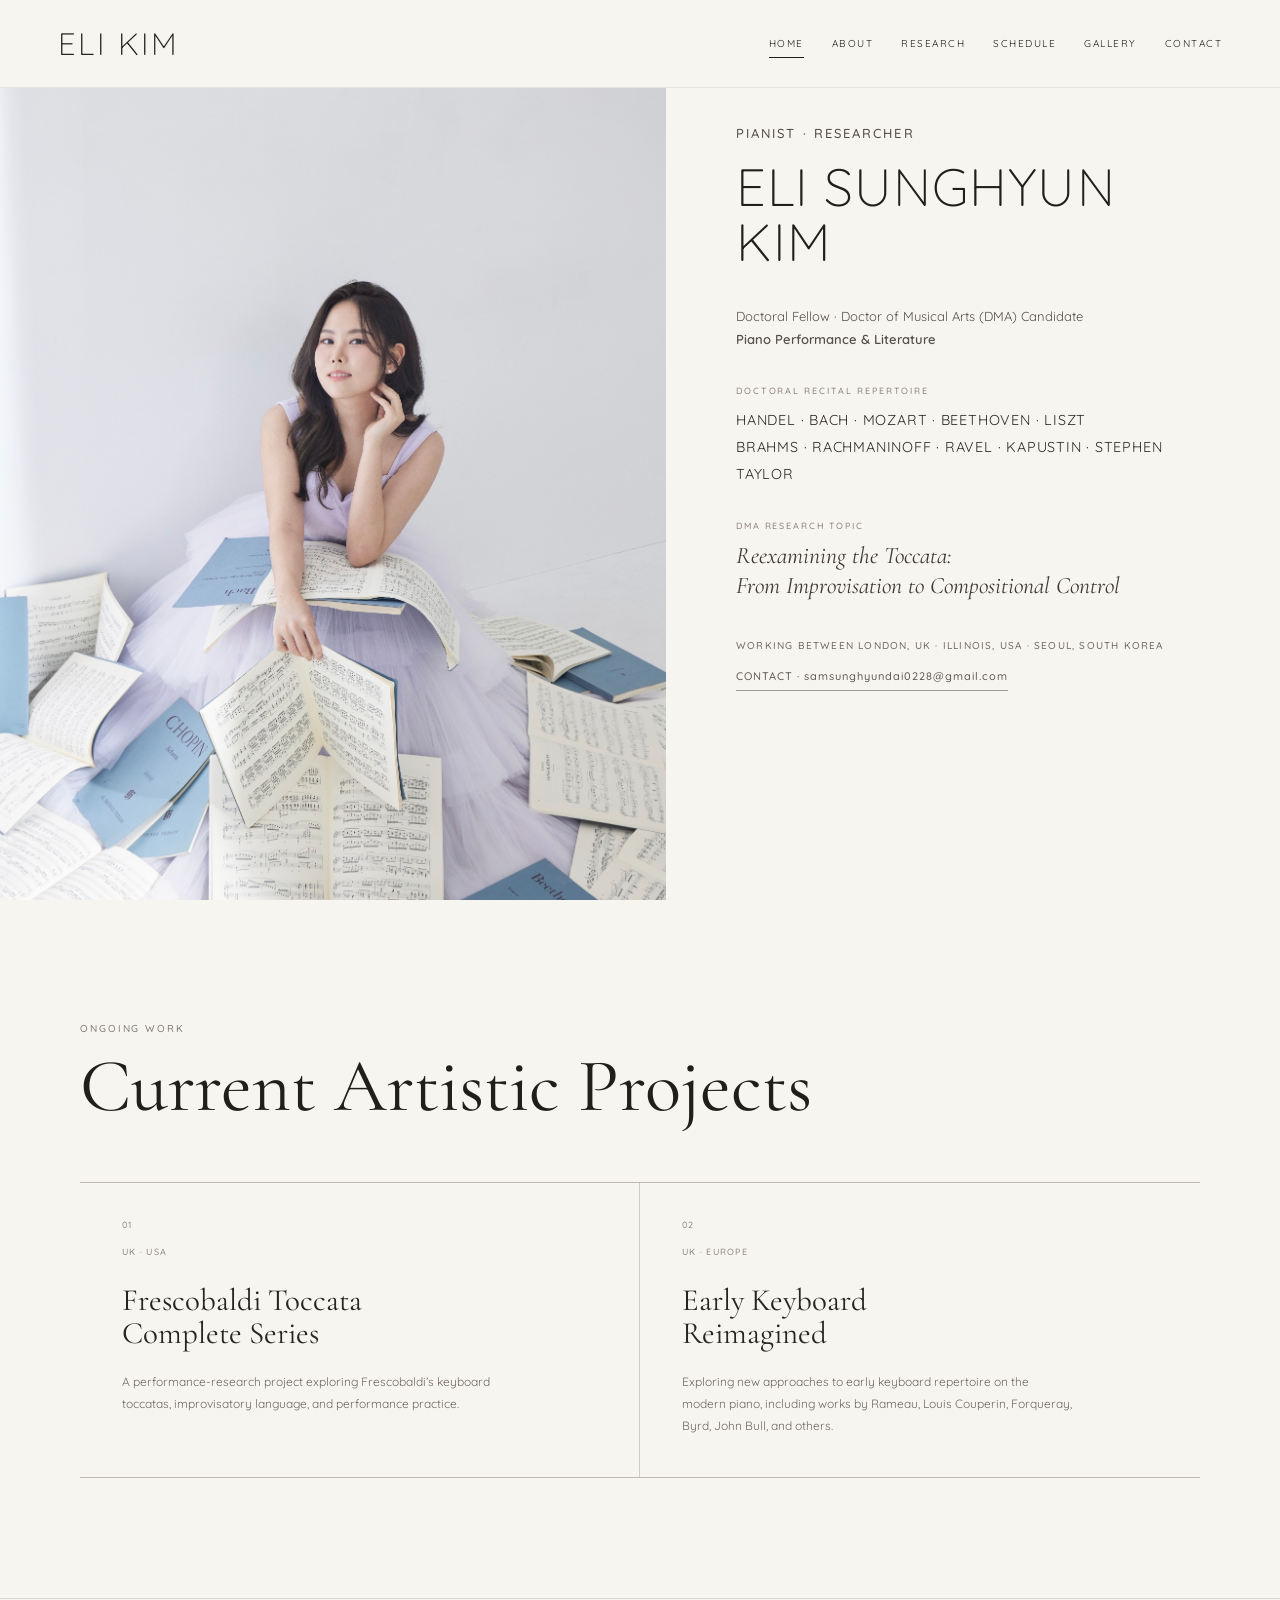
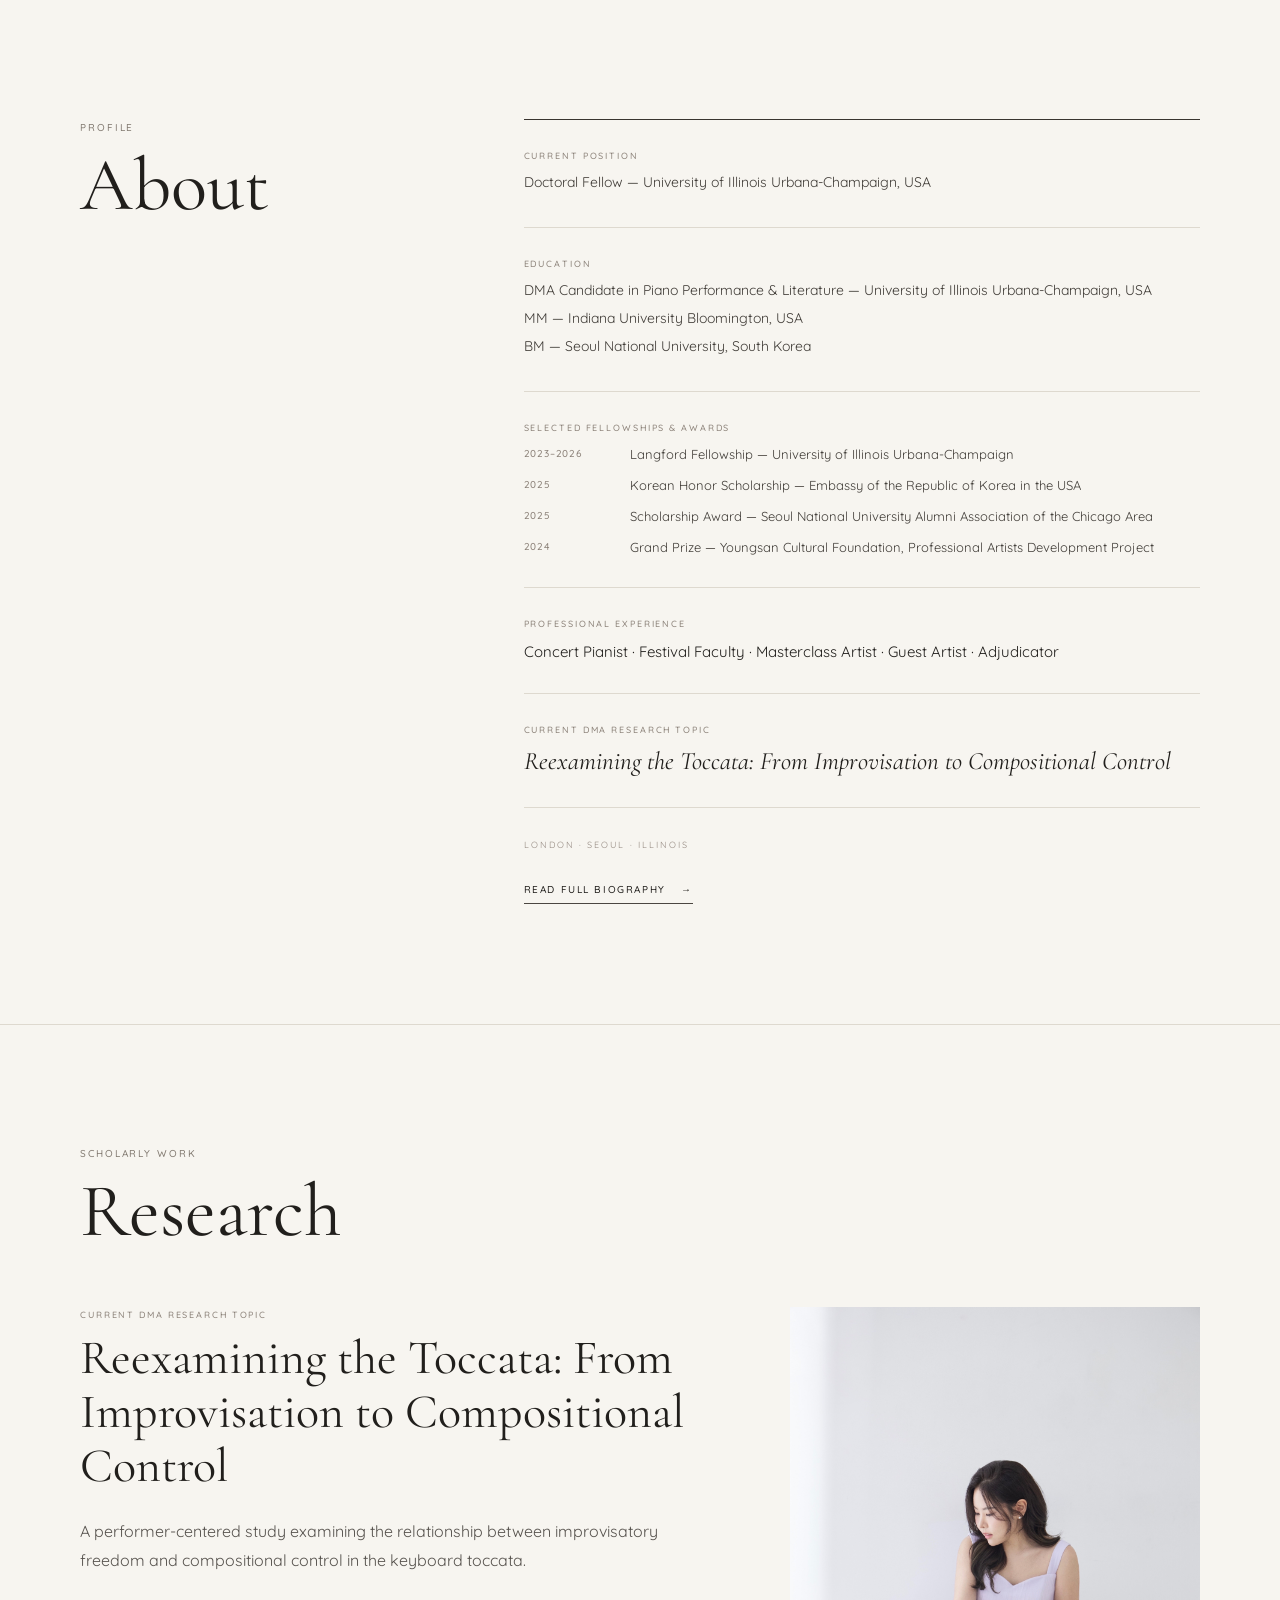
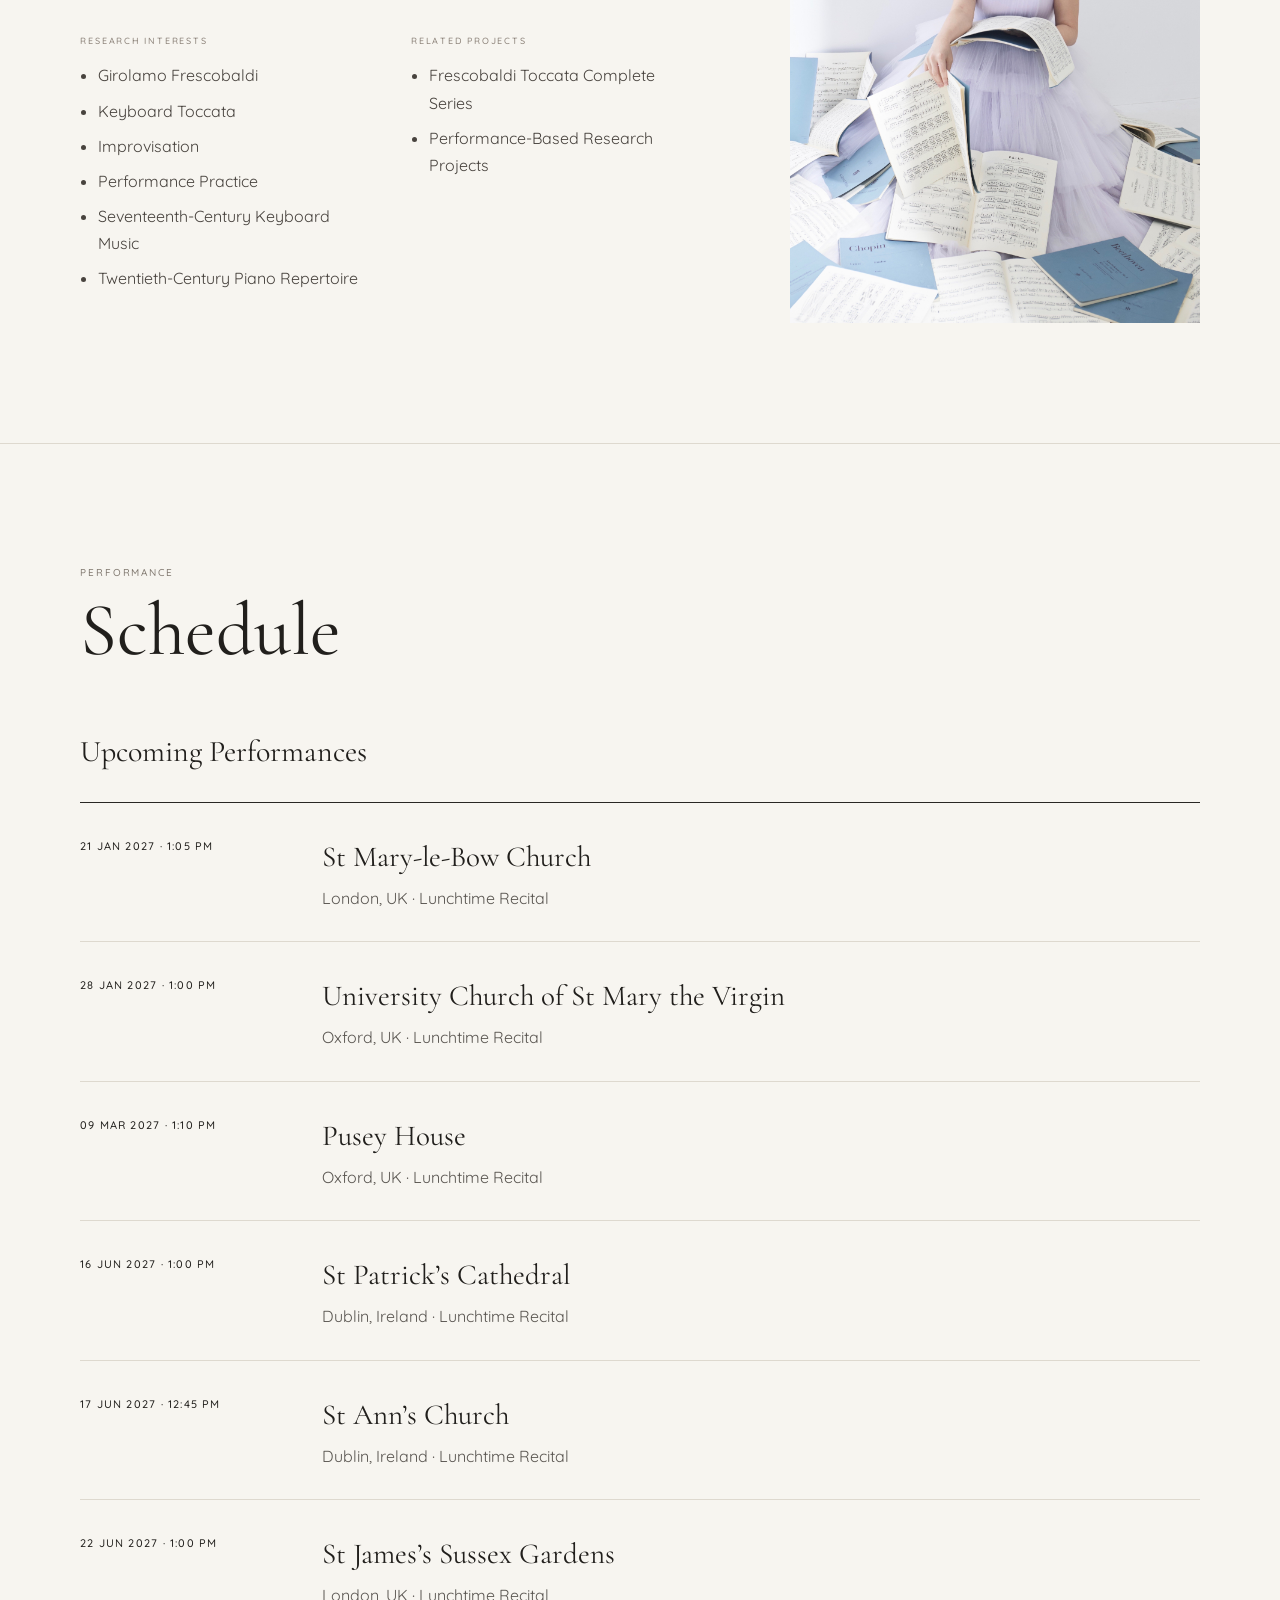
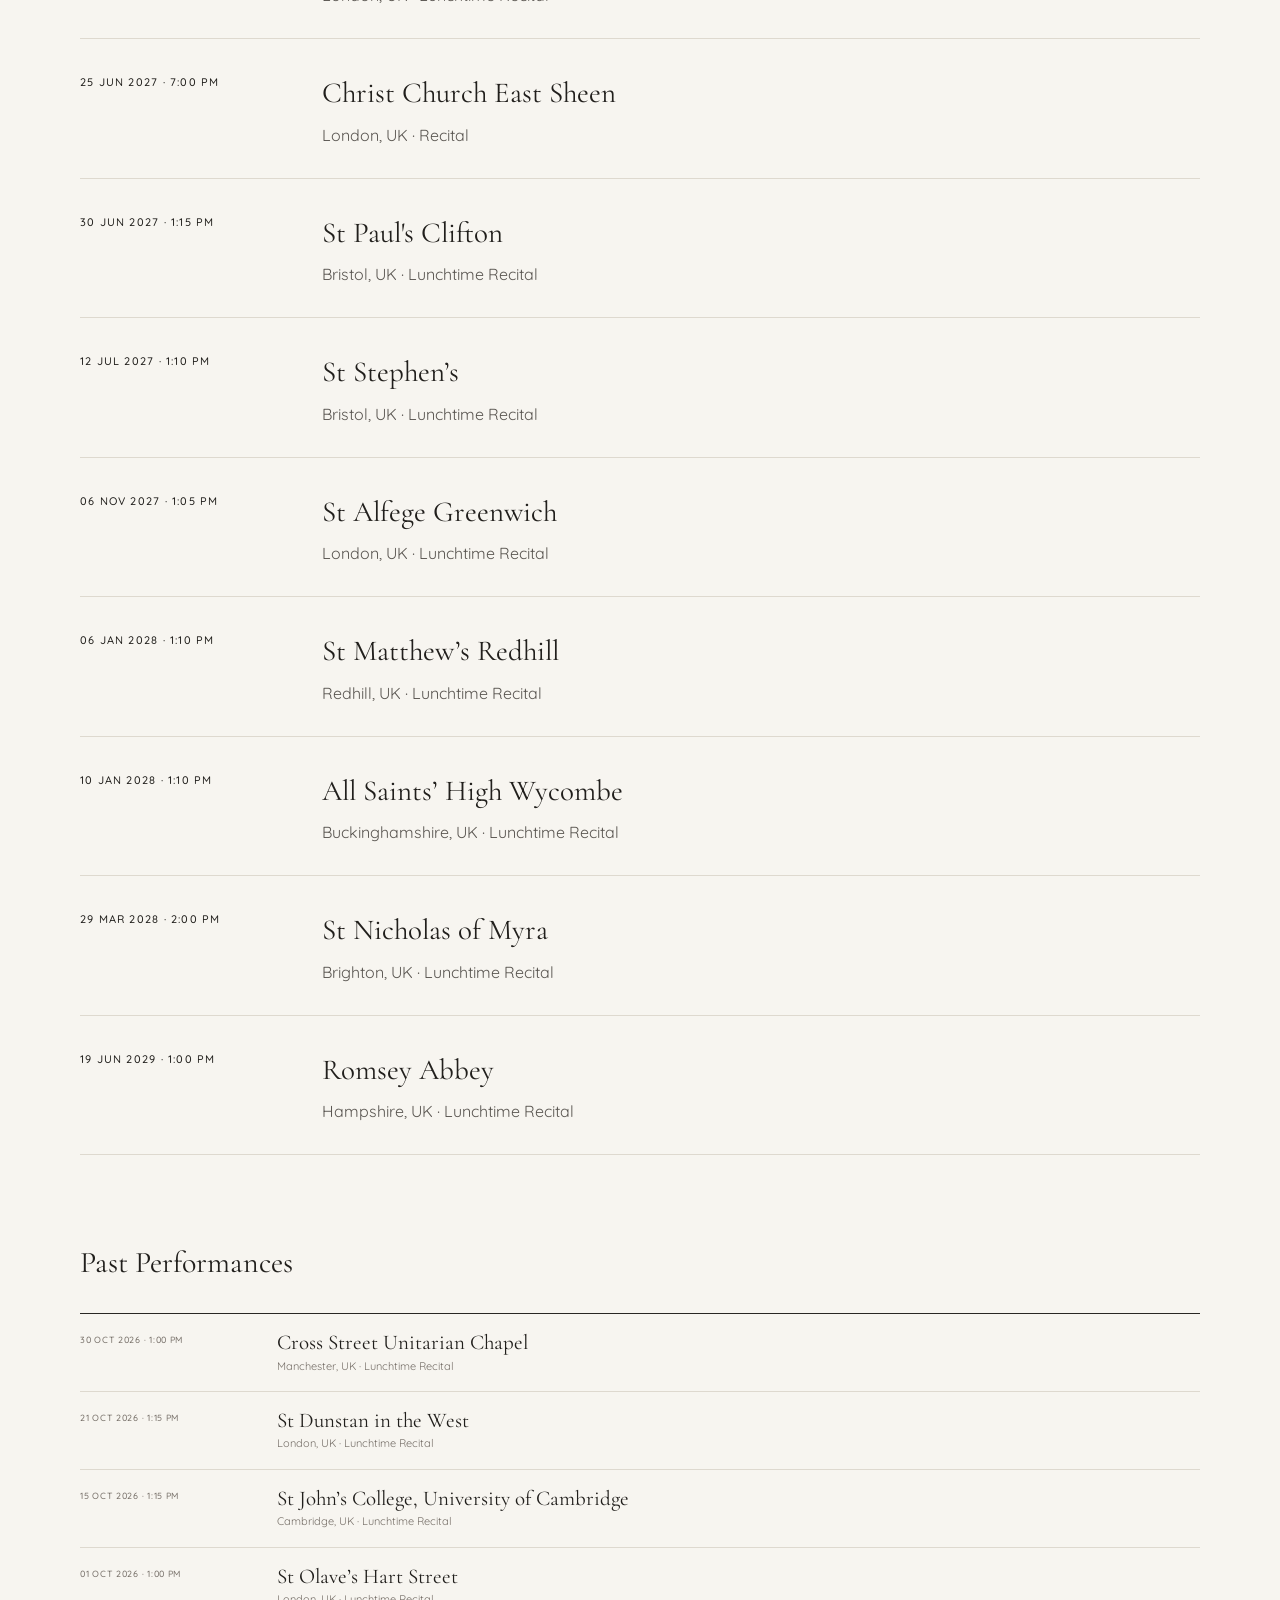
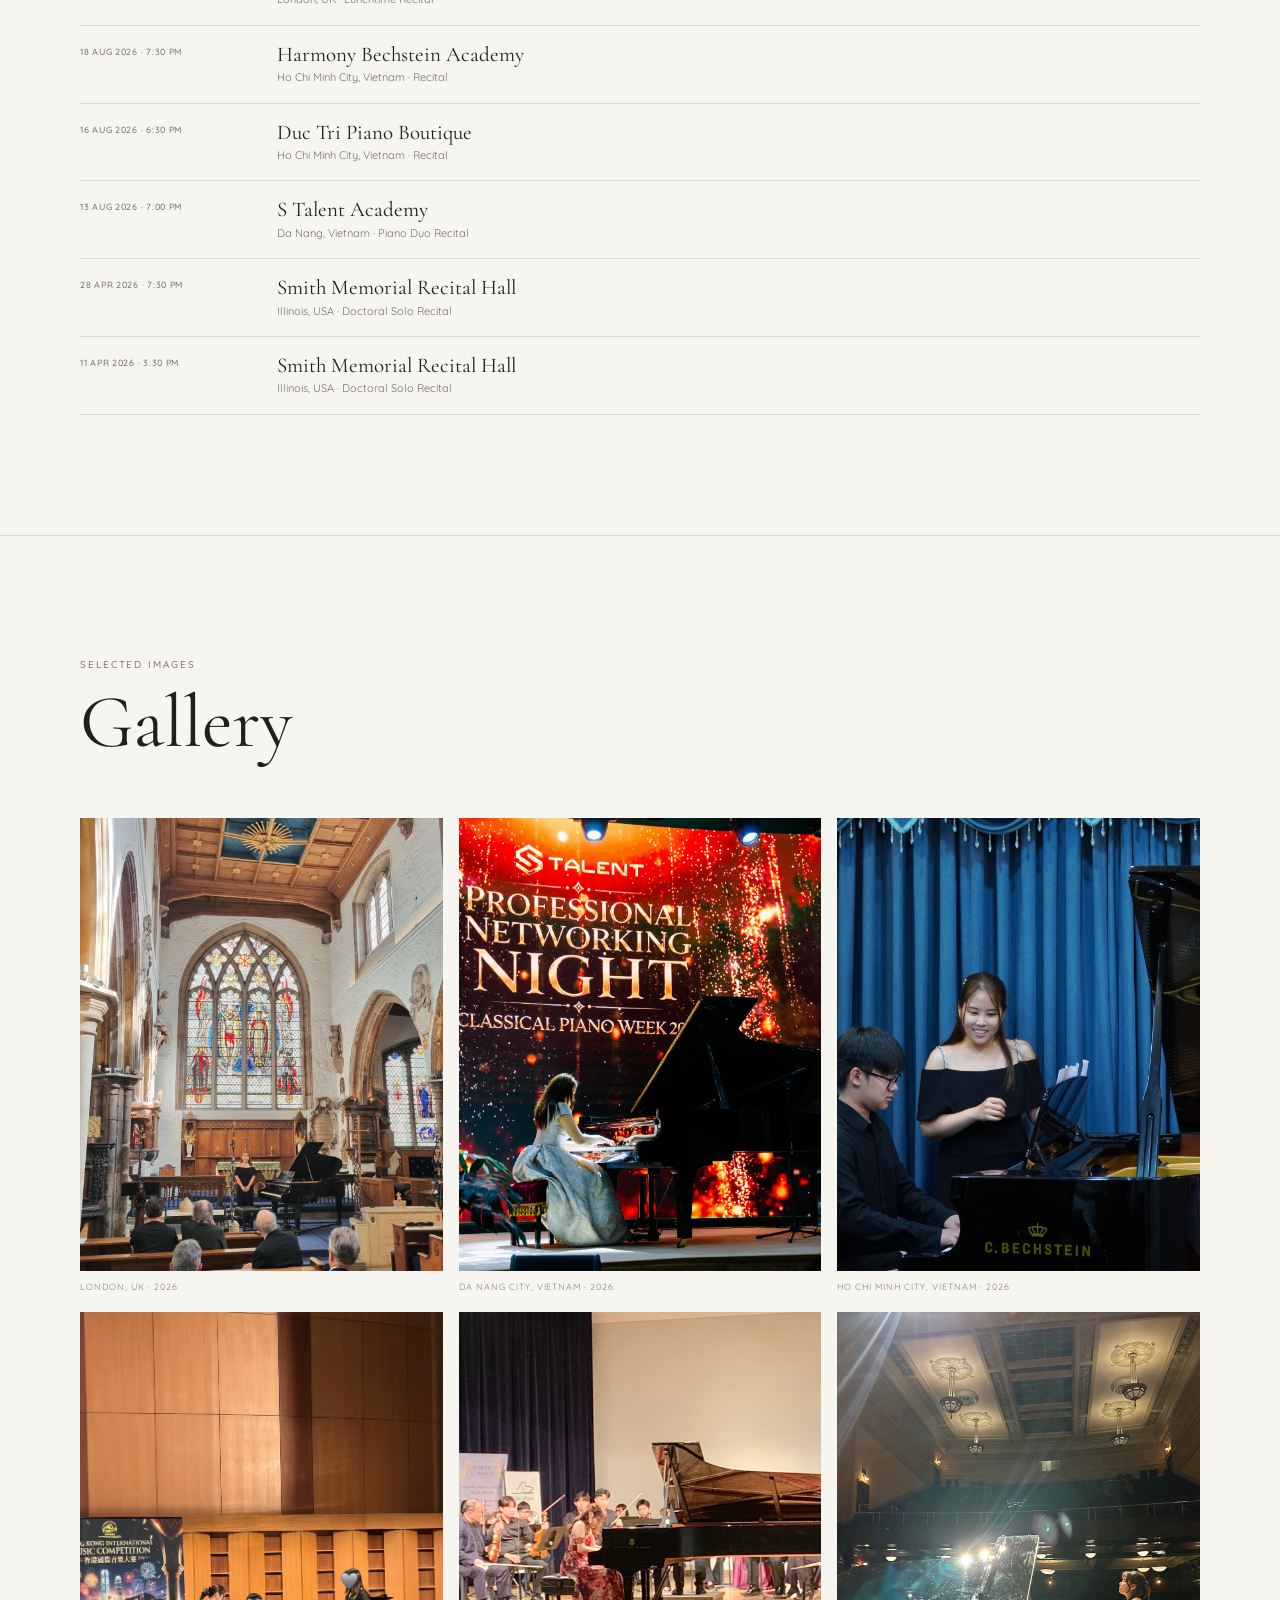
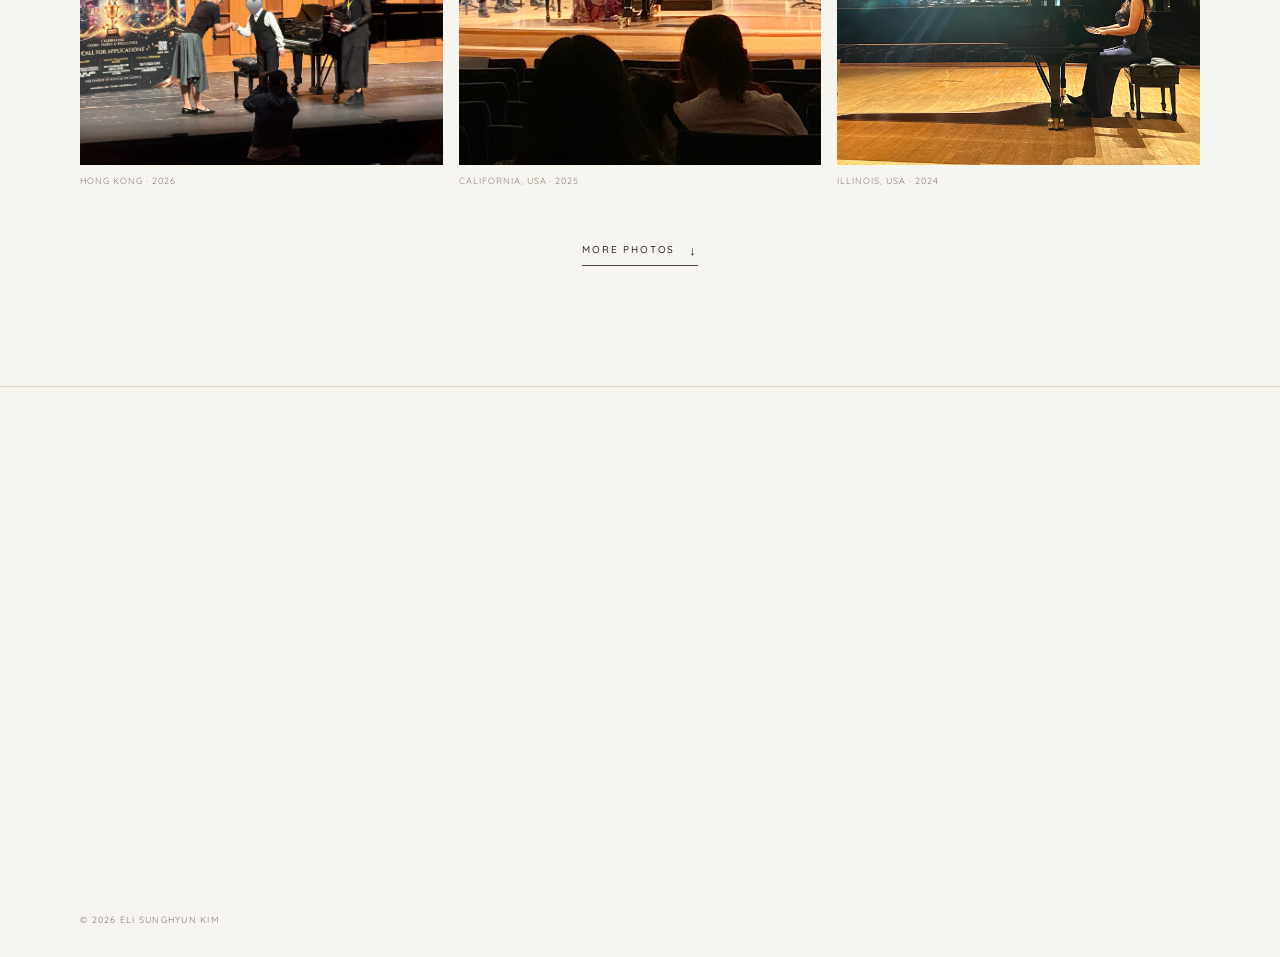
==== index.html @ 443023de "Update index.html" ====
<!DOCTYPE html>
<html lang="en">

<head>
  <meta charset="UTF-8">

  <meta
    name="viewport"
    content="width=device-width, initial-scale=1.0"
  >

  <meta
    name="description"
    content="Official website of pianist and researcher Eli Sunghyun Kim. Performances, artistic projects, research, biography, schedule, and gallery."
  >

  <title>Eli Sunghyun Kim | Pianist & Researcher</title>

  <link rel="stylesheet" href="style.css">
  <meta property="og:image" content="https://elikimpianist.github.io/eli-main-new.jpg">
<meta property="og:image:alt" content="Eli Sunghyun Kim, pianist and researcher">

<script type="application/ld+json">
{
  "@context": "https://schema.org",
  "@type": "Person",
  "name": "Eli Sunghyun Kim",
  "url": "https://elikimpianist.github.io/",
  "image": "https://elikimpianist.github.io/eli-main-new.jpg",
  "jobTitle": "Pianist and Researcher"
}
</script>
  
</head>


<body>

<header class="site-header">

  <a
    class="wordmark"
    href="index.html"
    aria-label="Eli Kim home"
  >
    ELI KIM
  </a>


  <nav class="nav">

    <a
      href="index.html"
      aria-current="page"
    >
      HOME
    </a>

    <a href="about.html">
      ABOUT
    </a>

    <a href="research.html">
      RESEARCH
    </a>

    <a href="schedule.html">
      SCHEDULE
    </a>

    <a href="gallery.html">
      GALLERY
    </a>

    <a href="contact.html">
      CONTACT
    </a>

  </nav>

</header>



<main>

  <!-- =====================================
       HERO
  ====================================== -->

  <section class="hero">

    <div class="hero-photo">

      <img
        src="eli-main-new.jpg"
        alt="Eli Sunghyun Kim performing at the piano"
      >

    </div>


    <div class="hero-content">

      <div class="hero-inner">

        <p class="hero-role">
          PIANIST · RESEARCHER
        </p>


        <h1>
          ELI SUNGHYUN KIM
        </h1>


        <div class="hero-degree">

          <p>
            Doctoral Fellow · Doctor of Musical Arts (DMA) Candidate
          </p>

          <p class="hero-major">
            Piano Performance &amp; Literature
          </p>

        </div>



        <!-- DOCTORAL RECITAL REPERTOIRE -->

        <div class="hero-section">

          <p class="hero-label">
            DOCTORAL RECITAL REPERTOIRE
          </p>

          <p class="hero-keywords">
            HANDEL · BACH · MOZART · BEETHOVEN · LISZT
            <br>
            BRAHMS · RACHMANINOFF · RAVEL · KAPUSTIN · STEPHEN TAYLOR
          </p>

        </div>



        <!-- DMA RESEARCH -->

        <div class="hero-dissertation">

          <p class="hero-label">
            DMA RESEARCH TOPIC
          </p>

          <p class="dissertation-title">

            <em>
              Reexamining the Toccata:
            </em>

            <br>

            <em>
              From Improvisation to Compositional Control
            </em>

          </p>

        </div>


        <!-- LOCATION -->

        <p class="hero-locations">
          WORKING BETWEEN LONDON, UK · ILLINOIS, USA · SEOUL, SOUTH KOREA
        </p>



        <!-- CONTACT -->

        <a
          class="hero-contact"
          href="mailto:samsunghyundai0228@gmail.com"
        >
          CONTACT · samsunghyundai0228@gmail.com
        </a>

      </div>

    </div>

  </section>



  <!-- =====================================
       CURRENT ARTISTIC PROJECTS
  ====================================== -->

  <section class="section projects-section reveal">

    <div class="content">

      <div class="section-heading">

        <p class="eyebrow">
          ONGOING WORK
        </p>

        <h2>
          Current Artistic Projects
        </h2>

      </div>


      <div class="projects-grid projects-grid-two">


        <!-- FRESCOBALDI -->

        <article class="project-card">

          <p class="project-number">
            01
          </p>

          <p class="project-location">
            UK · USA
          </p>

          <h3>
            Frescobaldi Toccata
            <br>
            Complete Series
          </h3>

          <p>
            A performance-research project exploring
            Frescobaldi’s keyboard toccatas,
            improvisatory language, and performance practice.
          </p>

        </article>



        <!-- EARLY KEYBOARD -->

        <article class="project-card">

          <p class="project-number">
            02
          </p>

          <p class="project-location">
            UK · EUROPE
          </p>

          <h3>
            Early Keyboard
            <br>
            Reimagined
          </h3>

          <p>
            Exploring new approaches to early keyboard
            repertoire on the modern piano, including works
            by Rameau, Louis Couperin, Forqueray,
            Byrd, John Bull, and others.
          </p>

        </article>


      </div>

    </div>

  </section>



  <!-- =====================================
       ABOUT
  ====================================== -->

  <section class="section about-section reveal">

    <div class="content">

      <div class="about-layout">

        <div class="about-heading">

          <p class="eyebrow">
            PROFILE
          </p>

          <h2>
            About
          </h2>

        </div>


        <div class="about-content">


          <!-- CURRENT POSITION -->

          <div class="about-block">

            <p class="about-category">
              CURRENT POSITION
            </p>

            <div class="about-lines">

              <p>
                Doctoral Fellow —
                University of Illinois Urbana-Champaign, USA
              </p>

            </div>

          </div>



          <!-- EDUCATION -->

          <div class="about-block">

            <p class="about-category">
              EDUCATION
            </p>

            <div class="about-lines">

              <p>
                DMA Candidate in Piano Performance &amp; Literature —
                University of Illinois Urbana-Champaign, USA
              </p>

              <p>
                MM — Indiana University Bloomington, USA
              </p>

              <p>
                BM — Seoul National University, South Korea
              </p>

            </div>

          </div>



          <!-- FELLOWSHIPS & AWARDS -->

          <div class="about-block">

            <p class="about-category">
              SELECTED FELLOWSHIPS &amp; AWARDS
            </p>

            <div class="about-awards">

              <p>
                <span class="award-year">
                  2023–2026
                </span>

                <span>
                  Langford Fellowship —
                  University of Illinois Urbana-Champaign
                </span>
              </p>


              <p>
                <span class="award-year">
                  2025
                </span>

                <span>
                  Korean Honor Scholarship —
                  Embassy of the Republic of Korea in the USA
                </span>
              </p>


              <p>
                <span class="award-year">
                  2025
                </span>

                <span>
                  Scholarship Award —
                  Seoul National University Alumni Association
                  of the Chicago Area
                </span>
              </p>


              <p>
                <span class="award-year">
                  2024
                </span>

                <span>
                  Grand Prize —
                  Youngsan Cultural Foundation,
                  Professional Artists Development Project
                </span>
              </p>

            </div>

          </div>



          <!-- PROFESSIONAL EXPERIENCE -->

          <div class="about-block">

            <p class="about-category">
              PROFESSIONAL EXPERIENCE
            </p>

            <p class="about-highlight">
              Concert Pianist · Festival Faculty · Masterclass Artist ·
              Guest Artist · Adjudicator
            </p>

          </div>



          <!-- RESEARCH -->

          <div class="about-block">

            <p class="about-category">
              CURRENT DMA RESEARCH TOPIC
            </p>

            <p class="about-research-title">

              <em>
                Reexamining the Toccata:
                From Improvisation to Compositional Control
              </em>

            </p>

          </div>


          <p class="about-location">
            LONDON · SEOUL · ILLINOIS
          </p>


          <a
            class="bio-link"
            href="biography.html"
          >
            READ FULL BIOGRAPHY
            <span>→</span>
          </a>

        </div>

      </div>

    </div>

  </section>



  <!-- =====================================
       RESEARCH
  ====================================== -->

  <section class="section reveal">

    <div class="content">

      <div class="section-heading">

        <p class="eyebrow">
          SCHOLARLY WORK
        </p>

        <h2>
          Research
        </h2>

      </div>


      <div class="research-grid">

        <div>

          <div class="research-block">

            <p class="small-label">
              CURRENT DMA RESEARCH TOPIC
            </p>

            <h3>
              Reexamining the Toccata:
              From Improvisation to Compositional Control
            </h3>

            <p>
              A performer-centered study examining the relationship
              between improvisatory freedom and compositional control
              in the keyboard toccata.
            </p>

          </div>


          <div class="research-info">

            <div>

              <p class="small-label">
                RESEARCH INTERESTS
              </p>

              <ul>
                <li>Girolamo Frescobaldi</li>
                <li>Keyboard Toccata</li>
                <li>Improvisation</li>
                <li>Performance Practice</li>
                <li>Seventeenth-Century Keyboard Music</li>
                <li>Twentieth-Century Piano Repertoire</li>
              </ul>

            </div>


            <div>

              <p class="small-label">
                RELATED PROJECTS
              </p>

              <ul>
                <li>Frescobaldi Toccata Complete Series</li>
                <li>Performance-Based Research Projects</li>
              </ul>

            </div>

          </div>

        </div>


        <div class="research-image-wrap">

          <img
            class="research-image"
            src="eli-research.jpg"
            alt="Eli Sunghyun Kim with musical scores"
          >

        </div>

      </div>

    </div>

  </section>



  <!-- =====================================
       SCHEDULE
  ====================================== -->

  <section class="section reveal">

    <div class="content">

      <div class="section-heading">

        <p class="eyebrow">
          PERFORMANCE
        </p>

        <h2>
          Schedule
        </h2>

      </div>


      <h3 class="subheading">
        Upcoming Performances
      </h3>


      <div
        id="upcoming-list"
        class="schedule-list"
      ></div>


      <div class="subsection">

        <h3 class="subheading">
          Past Performances
        </h3>

        <div
          id="past-list"
          class="schedule-list"
        ></div>

      </div>

    </div>

  </section>



  <!-- =====================================
       GALLERY
  ====================================== -->

  <section class="section reveal">

    <div class="content">

      <div class="section-heading">

        <p class="eyebrow">
          SELECTED IMAGES
        </p>

        <h2>
          Gallery
        </h2>

      </div>


      <div
        id="gallery-grid"
        class="gallery-grid"
      ></div>


      <div
        id="gallery-more-wrap"
        class="gallery-more-wrap"
        hidden
      >

        <button
          id="gallery-toggle"
          class="gallery-toggle"
          type="button"
        >
          MORE PHOTOS
          <span>↓</span>
        </button>

      </div>

    </div>

  </section>



  <!-- =====================================
       CONTACT
  ====================================== -->

  <section class="section contact-section reveal">

    <div class="content">

      <p class="eyebrow">
        GET IN TOUCH
      </p>

      <h2>
        Contact
      </h2>


      <p class="contact-copy">
        If you’d like to discuss a performance,
        collaboration, research project, or other ideas,
        I’d be delighted to hear from you.
      </p>


      <a
        class="contact-email"
        href="mailto:samsunghyundai0228@gmail.com"
      >
        samsunghyundai0228@gmail.com
      </a>

    </div>

  </section>

</main>



<footer>
  © 2026 ELI SUNGHYUN KIM
</footer>


<script src="script.js"></script>

</body>

</html>
---- style.css ----
@import url('https://fonts.googleapis.com/css2?family=Cormorant+Garamond:wght@400;500&family=Quicksand:wght@300;400;500&display=swap');


/* ========================================
   BASE
======================================== */

* {
  box-sizing: border-box;
}


html {
  scroll-behavior: auto;
}


body {
  margin: 0;

  overflow-x: hidden;

  background: #f7f5f0;

  color: #211f1c;

  font-family: "Quicksand", sans-serif;

  font-weight: 400;

  line-height: 1.7;
}


a {
  color: inherit;
}


img {
  max-width: 100%;
}



/* ========================================
   HEADER
======================================== */

.site-header {
  position: sticky;

  top: 0;

  z-index: 100;

  width: 100%;

  height: 88px;

  display: flex;

  justify-content: space-between;

  align-items: center;

  padding: 0 4.5vw;

  background: rgba(247, 245, 240, 0.98);

  border-bottom:
    1px solid rgba(30, 28, 25, 0.08);

  backdrop-filter: blur(10px);

  transition:
    height 0.35s ease,
    background 0.35s ease;
}


.site-header.scrolled {
  height: 70px;

  background:
    rgba(247, 245, 240, 0.995);
}



/* ========================================
   WORDMARK
======================================== */

.wordmark {
  flex: 0 0 auto;

  font-size: 31px;

  font-weight: 300;

  letter-spacing: 0.08em;

  line-height: 1;

  text-transform: uppercase;

  text-decoration: none;

  color: #27231f;
}



/* ========================================
   NAV
======================================== */

.nav {
  display: flex;

  align-items: center;

  gap: 28px;
}


.nav a {
  position: relative;

  flex: 0 0 auto;

  font-size: 10px;

  font-weight: 400;

  letter-spacing: 0.15em;

  text-transform: uppercase;

  text-decoration: none;
}


.nav a::after {
  content: "";

  position: absolute;

  left: 0;
  right: 0;

  bottom: -6px;

  height: 1px;

  background: currentColor;

  transform: scaleX(0);

  transform-origin: left;

  transition:
    transform 0.3s ease;
}


.nav a:hover::after,
.nav a[aria-current="page"]::after {
  transform: scaleX(1);
}



/* ========================================
   HERO
======================================== */

.hero {
  min-height:
    calc(100svh - 88px);

  display: grid;

  grid-template-columns:
    52% 48%;
}


.hero-photo {
  height:
    calc(100svh - 88px);

  min-height: 690px;

  overflow: hidden;

  background: #111;
}


.hero-photo img {
  display: block;

  width: 100%;

  height: 100%;

  object-fit: cover;

  object-position:
    47% 70%;
}


.hero-content {
  display: flex;

  align-items: flex-start;

  padding:
    34px
    clamp(46px, 5.5vw, 92px)
    60px;
}


.hero-inner {
  width: 100%;

  max-width: 670px;
}


.hero-role {
  margin:
    0
    0
    15px;

  font-size: 10px;

  letter-spacing: 0.22em;

  color: #756d65;
}


.hero h1 {
  margin:
    0
    0
    36px;

  font-size:
    clamp(41px, 4.1vw, 68px);

  font-weight: 300;

  line-height: 1.05;

  letter-spacing: 0.02em;
}


.hero-degree {
  margin-bottom: 33px;
}


.hero-degree p {
  margin: 1px 0;

  font-size: 13px;

  color: #554f49;
}


.hero-section {
  margin-bottom: 29px;
}


.hero-label,
.small-label,
.about-category {
  margin:
    0
    0
    8px;

  font-size: 9px;

  font-weight: 500;

  letter-spacing: 0.21em;

  text-transform: uppercase;

  color: #8b8178;
}


.hero-keywords {
  margin: 0;

  font-size:
    clamp(11px, 1.12vw, 15px);

  line-height: 1.9;

  letter-spacing: 0.055em;

  color: #302c28;
}


.hero-dissertation {
  margin-bottom: 35px;
}


.dissertation-title {
  margin: 0;

  font-family:
    "Cormorant Garamond",
    serif;

  font-size:
    clamp(21px, 1.85vw, 29px);

  line-height: 1.29;

  color: #403934;
}


.hero-locations,
.about-location {
  font-size: 9px;

  letter-spacing: 0.23em;

  text-transform: uppercase;

  color: #958a81;
}



/* ========================================
   GENERAL CONTENT
======================================== */

.content,
.page-container {
  width:
    min(
      calc(100% - 48px),
      1120px
    );

  margin: 0 auto;
}


.section {
  padding:
    120px 0;

  border-bottom:
    1px solid #ded9cf;
}


.section-heading {
  margin-bottom: 58px;
}


.eyebrow {
  margin:
    0
    0
    12px;

  font-size: 10px;

  font-weight: 500;

  letter-spacing: 0.19em;

  text-transform: uppercase;

  color: #817970;
}


h2,
h3,
.page-title,
.bio-title {
  font-family:
    "Cormorant Garamond",
    serif;

  font-weight: 400;
}


h2 {
  margin: 0;

  font-size:
    clamp(48px, 6vw, 75px);

  line-height: 1;
}


h3 {
  margin-top: 0;

  font-size: 29px;
}



/* ========================================
   STANDALONE PAGES
======================================== */

.page-main {
  min-height:
    calc(100vh - 88px);

  padding:
    95px 0 120px;
}


.page-title {
  margin: 0;

  font-size:
    clamp(65px, 9vw, 110px);

  line-height: 0.95;

  letter-spacing: -0.035em;
}


.page-rule {
  height: 1px;

  margin:
    45px 0
    55px;

  background: #bfb8ae;
}



/* ========================================
   ABOUT
======================================== */

.about-layout {
  display: grid;

  grid-template-columns:
    0.68fr 1.32fr;

  gap: 95px;
}


.about-content {
  border-top:
    1px solid #38342f;
}


.standalone-about {
  max-width: 820px;
}


.about-block {
  padding:
    28px 0;

  border-bottom:
    1px solid #ded9cf;
}


.about-lines p {
  margin: 4px 0;

  font-size: 14px;

  color: #413d38;
}


.about-lines
.fellowship-line {
  margin-top: 8px;

  font-size: 12px;

  color: #777069;
}


.about-highlight {
  margin: 0;

  font-size: 15px;

  line-height: 1.75;
}


.about-research-title {
  margin: 0;

  font-family:
    "Cormorant Garamond",
    serif;

  font-size: 25px;

  line-height: 1.35;
}


.about-location {
  margin:
    29px
    0
    0;
}


.bio-link {
  display: inline-flex;

  align-items: center;

  gap: 15px;

  margin-top: 29px;

  padding-bottom: 5px;

  border-bottom:
    1px solid #4b4641;

  font-size: 10px;

  font-weight: 500;

  letter-spacing: 0.16em;

  text-decoration: none;

  transition:
    gap 0.3s ease,
    opacity 0.3s ease;
}


.bio-link:hover {
  gap: 22px;

  opacity: 0.65;
}



/* ========================================
   RESEARCH
======================================== */

.research-grid {
  display: grid;

  grid-template-columns:
    1.18fr 0.82fr;

  gap: 75px;

  align-items: start;
}


.research-block h3 {
  margin-bottom: 24px;

  font-size:
    clamp(32px, 4vw, 48px);

  line-height: 1.13;
}


.research-block > p:last-child {
  max-width: 670px;

  font-size: 16px;

  line-height: 1.8;

  color: #57534e;
}


.research-info {
  display: grid;

  grid-template-columns:
    1fr 1fr;

  gap: 45px;

  margin-top: 58px;
}


.research-info ul {
  margin:
    14px 0 0;

  padding-left: 18px;
}


.research-info li {
  margin-bottom: 8px;

  color: #48433e;
}


.research-image-wrap {
  width: 100%;
}


.research-image {
  display: block;

  width: 100%;

  max-width: 410px;

  margin-left: auto;
}



/* ========================================
   SCHEDULE
======================================== */

.subheading {
  margin-bottom: 25px;

  font-size: 30px;
}


.schedule-list {
  border-top:
    1px solid #292724;
}


.event {
  display: grid;

  grid-template-columns:
    170px 1fr;

  gap: 32px;

  padding:
    29px 0;

  border-bottom:
    1px solid #ded9cf;
}


.date {
  padding-top: 5px;

  font-size: 11px;

  font-weight: 500;

  letter-spacing: 0.11em;
}


.event h3 {
  margin:
    0
    0
    4px;

  font-size: 29px;
}


.event p {
  margin: 0;

  color: #5a5651;
}


.subsection {
  margin-top: 82px;
}



/* ========================================
   GALLERY
======================================== */

.gallery-grid {
  display: grid;

  grid-template-columns:
    repeat(3, 1fr);

  gap: 16px;
}


.gallery-item {
  position: relative;

  overflow: hidden;

  aspect-ratio: 4 / 5;

  background: #e9e5de;
}


.gallery-item img {
  display: block;

  width: 100%;

  height: 100%;

  object-fit: cover;

  transition:
    transform 0.9s
    cubic-bezier(0.22, 1, 0.36, 1);
}


.gallery-item:hover img {
  transform:
    scale(1.025);
}


/* initially hidden photos */

.gallery-extra {
  display: none;
}


.gallery-grid.expanded
.gallery-extra {
  display: block;

  animation:
    galleryReveal
    0.65s
    cubic-bezier(0.22, 1, 0.36, 1)
    both;
}


@keyframes galleryReveal {

  from {
    opacity: 0;

    transform:
      translateY(15px);
  }

  to {
    opacity: 1;

    transform:
      translateY(0);
  }

}


.gallery-more-wrap {
  display: flex;

  justify-content: center;

  margin-top: 42px;
}


.gallery-more-wrap[hidden] {
  display: none;
}


.gallery-toggle {
  appearance: none;

  display: inline-flex;

  align-items: center;

  gap: 14px;

  padding:
    10px
    0
    7px;

  border: 0;

  border-bottom:
    1px solid #4b4641;

  background: transparent;

  color: #302c28;

  font-family:
    "Quicksand",
    sans-serif;

  font-size: 10px;

  font-weight: 500;

  letter-spacing: 0.18em;

  cursor: pointer;

  transition:
    gap 0.3s ease,
    opacity 0.3s ease;
}


.gallery-toggle:hover {
  gap: 21px;

  opacity: 0.6;
}


.gallery-toggle span {
  font-size: 13px;
}



/* ========================================
   CONTACT — HOME
======================================== */

.contact-section {
  min-height: 55vh;
}


.contact-copy {
  max-width: 650px;

  margin:
    30px
    0;

  font-family:
    "Cormorant Garamond",
    serif;

  font-size: 24px;

  line-height: 1.55;

  color: #49433e;
}


.contact-email {
  display: inline-block;

  padding-bottom: 4px;

  border-bottom:
    1px solid #5c5751;

  font-size: 11px;

  letter-spacing: 0.03em;

  text-decoration: none;

  transition:
    opacity 0.3s ease;
}


.contact-email:hover {
  opacity: 0.55;
}



/* ========================================
   CONTACT PAGE
======================================== */

.contact-page {
  min-height:
    calc(100vh - 88px);
}


.contact-large {
  max-width: 760px;
}


.contact-large > p {
  margin:
    0
    0
    45px;

  font-family:
    "Cormorant Garamond",
    serif;

  font-size:
    clamp(28px, 3vw, 40px);

  line-height: 1.45;

  color: #403a35;
}


.contact-main-link {
  display: inline-flex;

  align-items: center;

  gap: 15px;

  margin-bottom: 28px;

  padding-bottom: 5px;

  border-bottom:
    1px solid #3d3935;

  font-size: 11px;

  font-weight: 500;

  letter-spacing: 0.18em;

  text-decoration: none;

  transition:
    gap 0.3s ease,
    opacity 0.3s ease;
}


.contact-main-link:hover {
  gap: 23px;

  opacity: 0.6;
}


.contact-address {
  display: block;

  width: fit-content;

  font-size: 13px;

  text-decoration: none;

  color: #6b645e;

  transition:
    opacity 0.3s ease;
}


.contact-address:hover {
  opacity: 0.55;
}



/* ========================================
   BIOGRAPHY
======================================== */

.bio-main {
  padding:
    105px 24px
    120px;
}


.bio-container {
  width:
    min(100%, 850px);

  margin: 0 auto;
}


.bio-title {
  margin: 0;

  font-size:
    clamp(65px, 9vw, 110px);

  line-height: 0.95;

  letter-spacing: -0.035em;
}


.bio-rule {
  height: 1px;

  margin:
    45px 0
    52px;

  background: #bfb8ae;
}


.bio-text {
  max-width: 760px;
}


.bio-text p {
  margin:
    0
    0
    30px;

  font-family:
    "Cormorant Garamond",
    serif;

  font-size: 22px;

  line-height: 1.65;

  color: #38332e;
}


.bio-text strong {
  font-weight: 500;
}


.back-link {
  display: inline-block;

  margin-top: 35px;

  padding-bottom: 4px;

  border-bottom:
    1px solid #5b554f;

  font-size: 9px;

  letter-spacing: 0.16em;

  text-decoration: none;
}



/* ========================================
   FOOTER
======================================== */

footer {
  width:
    min(
      calc(100% - 48px),
      1120px
    );

  margin: 0 auto;

  padding:
    30px 0
    48px;

  font-size: 9px;

  letter-spacing: 0.14em;

  color: #827b74;
}



/* ========================================
   HOME SCROLL REVEAL
======================================== */

.reveal {
  opacity: 0;

  transform:
    translateY(30px);

  transition:
    opacity 0.9s ease,
    transform 0.9s ease;
}


.reveal.visible {
  opacity: 1;

  transform:
    translateY(0);
}



/* ========================================
   TABLET
======================================== */

@media (max-width: 1000px) {

  .hero {
    grid-template-columns:
      50% 50%;
  }


  .about-layout {
    gap: 55px;
  }


  .research-grid {
    grid-template-columns:
      1fr;
  }


  .research-image {
    margin:
      30px auto
      0;
  }

}



/* ========================================
   MOBILE
======================================== */

@media (max-width: 760px) {

  .site-header {
    position: static;

    height: auto;

    flex-direction: column;

    align-items: flex-start;

    gap: 17px;

    padding:
      21px 20px
      18px;
  }


  .site-header.scrolled {
    height: auto;
  }


  .wordmark {
    font-size: 27px;
  }


  .nav {
    width: 100%;

    gap: 16px;

    overflow-x: auto;

    padding-bottom: 4px;

    scrollbar-width: none;
  }


  .nav::-webkit-scrollbar {
    display: none;
  }


  .nav a {
    flex: 0 0 auto;

    font-size: 8px;
  }


  .hero {
    display: block;

    min-height: 0;
  }


  .hero-photo {
    height: 520px;

    min-height: 0;
  }


  .hero-photo img {
    object-position:
      47% 68%;
  }


  .hero-content {
    padding:
      34px 23px
      60px;
  }


  .hero h1 {
    font-size: 37px;
  }


  .content,
  .page-container {
    width:
      calc(100% - 38px);
  }


  .section {
    padding:
      82px 0;
  }


  .section-heading {
    margin-bottom: 45px;
  }


  .page-main {
    padding:
      72px 0
      90px;
  }


  .page-title {
    font-size: 65px;
  }


  .page-rule {
    margin:
      35px 0
      45px;
  }


  .about-layout {
    grid-template-columns:
      1fr;

    gap: 42px;
  }


  .research-info {
    grid-template-columns:
      1fr;

    gap: 35px;
  }


  .event {
    grid-template-columns:
      1fr;

    gap: 6px;

    padding:
      24px 0;
  }


  .event h3 {
    font-size: 26px;
  }


  .gallery-grid {
    grid-template-columns:
      1fr;

    gap: 12px;
  }


  .gallery-more-wrap {
    margin-top: 32px;
  }


  .bio-main {
    padding:
      72px 20px
      90px;
  }


  .bio-text p {
    font-size: 20px;
  }

}



/* ========================================
   VERY SMALL MOBILE
======================================== */

@media (max-width: 430px) {

  .hero-photo {
    height: 460px;
  }


  .hero h1 {
    font-size: 33px;
  }


  h2 {
    font-size: 52px;
  }


  .page-title,
  .bio-title {
    font-size: 58px;
  }

}

/* ========================================
   FINAL TWEAKS
   COMPACT PAST PERFORMANCES
======================================== */

/*
  Upcoming은 기존 크기 그대로.
  Past Performances만 더 작고 간결하게.
*/

#past-list .event {
  grid-template-columns: 135px 1fr;

  gap: 24px;

  padding: 17px 0;
}


#past-list .date {
  padding-top: 3px;

  font-size: 9px;

  letter-spacing: 0.12em;

  color: #777069;
}


#past-list .event h3 {
  margin: 0 0 2px;

  font-size: 21px;

  line-height: 1.2;
}


#past-list .event p {
  margin: 0;

  font-size: 11px;

  line-height: 1.6;

  color: #777069;
}



/* ========================================
   CONTACT COPY
======================================== */

/*
  HOME의 Contact 문장
*/

.contact-copy {
  max-width: 650px;

  margin: 24px 0 30px;

  font-family: "Quicksand", sans-serif;

  font-size: 13px;

  font-weight: 400;

  line-height: 1.8;

  letter-spacing: 0.01em;

  color: #5f5953;
}


/*
  CONTACT 독립 페이지의 문장
*/

.contact-large > p {
  max-width: 680px;

  margin: 0 0 38px;

  font-family: "Quicksand", sans-serif;

  font-size: 14px;

  font-weight: 400;

  line-height: 1.9;

  letter-spacing: 0.01em;

  color: #5f5953;
}



/* ========================================
   MOBILE
======================================== */

@media (max-width: 760px) {

  #past-list .event {
    grid-template-columns: 1fr;

    gap: 2px;

    padding: 15px 0;
  }


  #past-list .event h3 {
    font-size: 20px;
  }


  #past-list .event p {
    font-size: 10px;
  }


  .contact-copy,
  .contact-large > p {
    font-size: 12px;

    line-height: 1.8;
  }

}
/* ========================================
   FINAL WEBSITE TWEAKS
======================================== */


/* ========================================
   SCHEDULE — DATE + TIME
======================================== */

/*
  시간이 추가됐으므로
  날짜 칸을 조금 넓게.
*/

.event {
  grid-template-columns:
    210px 1fr;
}



/* ========================================
   PAST PERFORMANCES — COMPACT
======================================== */

#past-list .event {
  grid-template-columns:
    175px 1fr;

  gap: 22px;

  padding:
    16px 0;
}


#past-list .date {
  padding-top: 2px;

  font-size: 9px;

  letter-spacing: 0.08em;

  color: #777069;
}


#past-list .event h3 {
  margin:
    0
    0
    1px;

  font-size: 21px;

  line-height: 1.25;
}


#past-list .event p {
  margin: 0;

  font-size: 11px;

  line-height: 1.6;

  color: #777069;
}



/* ========================================
   GALLERY WITH CAPTIONS
======================================== */

.gallery-item {
  overflow: visible;

  aspect-ratio: auto;

  background: transparent;
}


.gallery-image-frame {
  width: 100%;

  overflow: hidden;

  aspect-ratio: 4 / 5;

  background: #e9e5de;
}


.gallery-image-frame img {
  display: block;

  width: 100%;

  height: 100%;

  object-fit: cover;
}


.gallery-caption {
  margin:
    9px
    0
    2px;

  font-family:
    "Quicksand",
    sans-serif;

  font-size: 9px;

  font-weight: 400;

  line-height: 1.5;

  letter-spacing: 0.11em;

  text-transform: uppercase;

  color: #8b847d;
}



/* ========================================
   CONTACT — SMALLER QUICKSAND TEXT
======================================== */

.contact-copy {
  max-width: 650px;

  margin:
    24px 0
    30px;

  font-family:
    "Quicksand",
    sans-serif;

  font-size: 13px;

  font-weight: 400;

  line-height: 1.8;

  letter-spacing: 0.01em;

  color: #5f5953;
}


/*
  Contact 독립 페이지
*/

.contact-large > p {
  max-width: 680px;

  margin:
    0
    0
    38px;

  font-family:
    "Quicksand",
    sans-serif;

  font-size: 13px;

  font-weight: 400;

  line-height: 1.9;

  letter-spacing: 0.01em;

  color: #5f5953;
}



/* ========================================
   MOBILE
======================================== */

@media (max-width: 760px) {

  .event,
  #past-list .event {
    grid-template-columns:
      1fr;
  }


  #past-list .event {
    gap: 2px;

    padding:
      15px 0;
  }


  #past-list .event h3 {
    font-size: 20px;
  }


  #past-list .event p {
    font-size: 10px;
  }


  .gallery-caption {
    margin-top: 7px;

    font-size: 8px;
  }


  .contact-copy,
  .contact-large > p {
    font-size: 12px;

    line-height: 1.8;
  }

}
/* ========================================
   FINAL HERO + ABOUT TWEAKS
======================================== */


/* ========================================
   HERO — PIANIST / RESEARCHER
======================================== */

.hero-role {
  margin-bottom: 15px;

  font-size: 13px;

  font-weight: 500;

  letter-spacing: 0.16em;

  color: #4f4943;
}



/* ========================================
   HERO — WORKING BETWEEN
======================================== */

.hero-locations {
  margin:
    34px
    0
    0;

  font-size: 10px;

  font-weight: 500;

  line-height: 1.7;

  letter-spacing: 0.12em;

  color: #6f675f;
}



/* ========================================
   HERO — CONTACT
======================================== */

.hero-contact {
  display: inline-block;

  margin-top: 14px;

  padding-bottom: 4px;

  border-bottom:
    1px solid rgba(70, 64, 58, 0.5);

  font-family:
    "Quicksand",
    sans-serif;

  font-size: 11px;

  font-weight: 500;

  line-height: 1.6;

  letter-spacing: 0.09em;

  text-decoration: none;

  color: #5f5851;

  transition:
    color 0.3s ease,
    border-color 0.3s ease,
    opacity 0.3s ease;
}


.hero-contact:hover {
  color: #2f2b27;

  border-color: #2f2b27;

  opacity: 0.8;
}


/* ========================================
   MOBILE — HERO CONTACT
======================================== */

@media (max-width: 760px) {

  .hero-contact {
    margin-top: 12px;

    font-size: 10px;

    letter-spacing: 0.07em;
  }

}


/* ========================================
   ABOUT — FELLOWSHIPS & AWARDS
======================================== */

.about-awards {
  display: flex;

  flex-direction: column;

  gap: 9px;
}


.about-awards p {
  display: grid;

  grid-template-columns:
    88px 1fr;

  gap: 18px;

  margin: 0;

  font-size: 13px;

  line-height: 1.7;

  color: #413d38;
}


.award-year {
  padding-top: 2px;

  font-size: 10px;

  font-weight: 500;

  letter-spacing: 0.08em;

  color: #8b8178;
}



/* ========================================
   MOBILE
======================================== */

@media (max-width: 760px) {

  .hero-role {
    font-size: 12px;
  }


  .hero-locations {
    margin-top: 28px;

    font-size: 9px;

    line-height: 1.8;

    letter-spacing: 0.08em;
  }


  .hero-contact {
    margin-top: 11px;

    font-size: 11px;

    letter-spacing: 0.07em;
  }


  .about-awards p {
    grid-template-columns: 1fr;

    gap: 1px;
  }


  .award-year {
    margin-bottom: 1px;
  }

}
/* ========================================
   HOME — UPDATED ARTIST / RESEARCH PROFILE
======================================== */


/* Piano Performance & Literature emphasis */

.hero-major {
  font-weight: 500;
  color: #37332f;
}


/* Main keywords spacing */

.hero-main-keywords {
  margin-top: 30px;
}


/* ========================================
   CURRENT ARTISTIC PROJECTS
======================================== */

.projects-section {
  background: #f7f5f0;
}


.projects-grid {
  display: grid;

  grid-template-columns:
    repeat(3, 1fr);

  gap: 0;

  margin-top: 46px;

  border-top:
    1px solid #bfb8ae;

  border-bottom:
    1px solid #bfb8ae;
}


.project-card {
  padding:
    34px
    38px
    38px;

  border-right:
    1px solid #d2ccc3;
}


.project-card:last-child {
  border-right: 0;
}


.project-number {
  margin:
    0
    0
    30px;

  font-family:
    "Quicksand",
    sans-serif;

  font-size: 9px;

  font-weight: 500;

  letter-spacing: 0.15em;

  color: #938b82;
}


.project-card h3 {
  margin:
    0
    0
    20px;

  font-family:
    "Cormorant Garamond",
    serif;

  font-size: 30px;

  font-weight: 400;

  line-height: 1.08;

  color: #282521;
}


.project-card > p:last-child {
  max-width: 330px;

  margin: 0;

  font-family:
    "Quicksand",
    sans-serif;

  font-size: 12px;

  font-weight: 400;

  line-height: 1.85;

  color: #6e675f;
}



/* ========================================
   MOBILE — PROJECTS
======================================== */

@media (max-width: 760px) {

  .hero-main-keywords {
    margin-top: 27px;
  }


  .projects-grid {
    grid-template-columns: 1fr;

    margin-top: 34px;
  }


  .project-card {
    padding:
      28px
      0
      30px;

    border-right: 0;

    border-bottom:
      1px solid #d2ccc3;
  }


  .project-card:last-child {
    border-bottom: 0;
  }


  .project-number {
    margin-bottom: 18px;
  }


  .project-card h3 {
    font-size: 27px;
  }


  .project-card > p:last-child {
    max-width: 100%;

    font-size: 11px;
  }

}

/* ========================================
   FINAL HOME UPDATE
======================================== */


/* ========================================
   HERO — MAJOR
======================================== */

.hero-major {
  font-weight: 600;
  color: #37332f;
}


/* ========================================
   HERO — MAIN KEYWORDS
======================================== */

.hero-main-keywords {
  margin-top: 30px;
}



/* ========================================
   CURRENT ARTISTIC PROJECTS
======================================== */

.projects-section {
  background: #f7f5f0;
}


.projects-grid {
  display: grid;

  grid-template-columns: repeat(2, 1fr);

  gap: 0;

  margin-top: 46px;

  border-top: 1px solid #bfb8ae;

  border-bottom: 1px solid #bfb8ae;
}


.project-card {
  padding: 34px 42px 40px;

  border-right: 1px solid #d2ccc3;
}


.project-card:last-child {
  border-right: 0;
}


.project-number {
  margin: 0 0 12px;

  font-family: "Quicksand", sans-serif;

  font-size: 9px;

  font-weight: 500;

  letter-spacing: 0.15em;

  color: #938b82;
}


.project-location {
  margin: 0 0 24px;

  font-family: "Quicksand", sans-serif;

  font-size: 9px;

  font-weight: 500;

  letter-spacing: 0.14em;

  text-transform: uppercase;

  color: #8f877e;
}


.project-card h3 {
  margin: 0 0 20px;

  font-family: "Cormorant Garamond", serif;

  font-size: 31px;

  font-weight: 400;

  line-height: 1.08;

  color: #282521;
}


.project-card > p:last-child {
  max-width: 390px;

  margin: 0;

  font-family: "Quicksand", sans-serif;

  font-size: 12px;

  font-weight: 400;

  line-height: 1.85;

  color: #6e675f;
}



/* ========================================
   MOBILE
======================================== */

@media (max-width: 760px) {

  .hero-main-keywords {
    margin-top: 27px;
  }


  .projects-grid {
    grid-template-columns: 1fr;

    margin-top: 34px;
  }


  .project-card {
    padding: 28px 0 30px;

    border-right: 0;

    border-bottom: 1px solid #d2ccc3;
  }


  .project-card:last-child {
    border-bottom: 0;
  }


  .project-number {
    margin-bottom: 9px;
  }


  .project-location {
    margin-bottom: 18px;
  }


  .project-card h3 {
    font-size: 27px;
  }


  .project-card > p:last-child {
    max-width: 100%;

    font-size: 11px;
  }

}
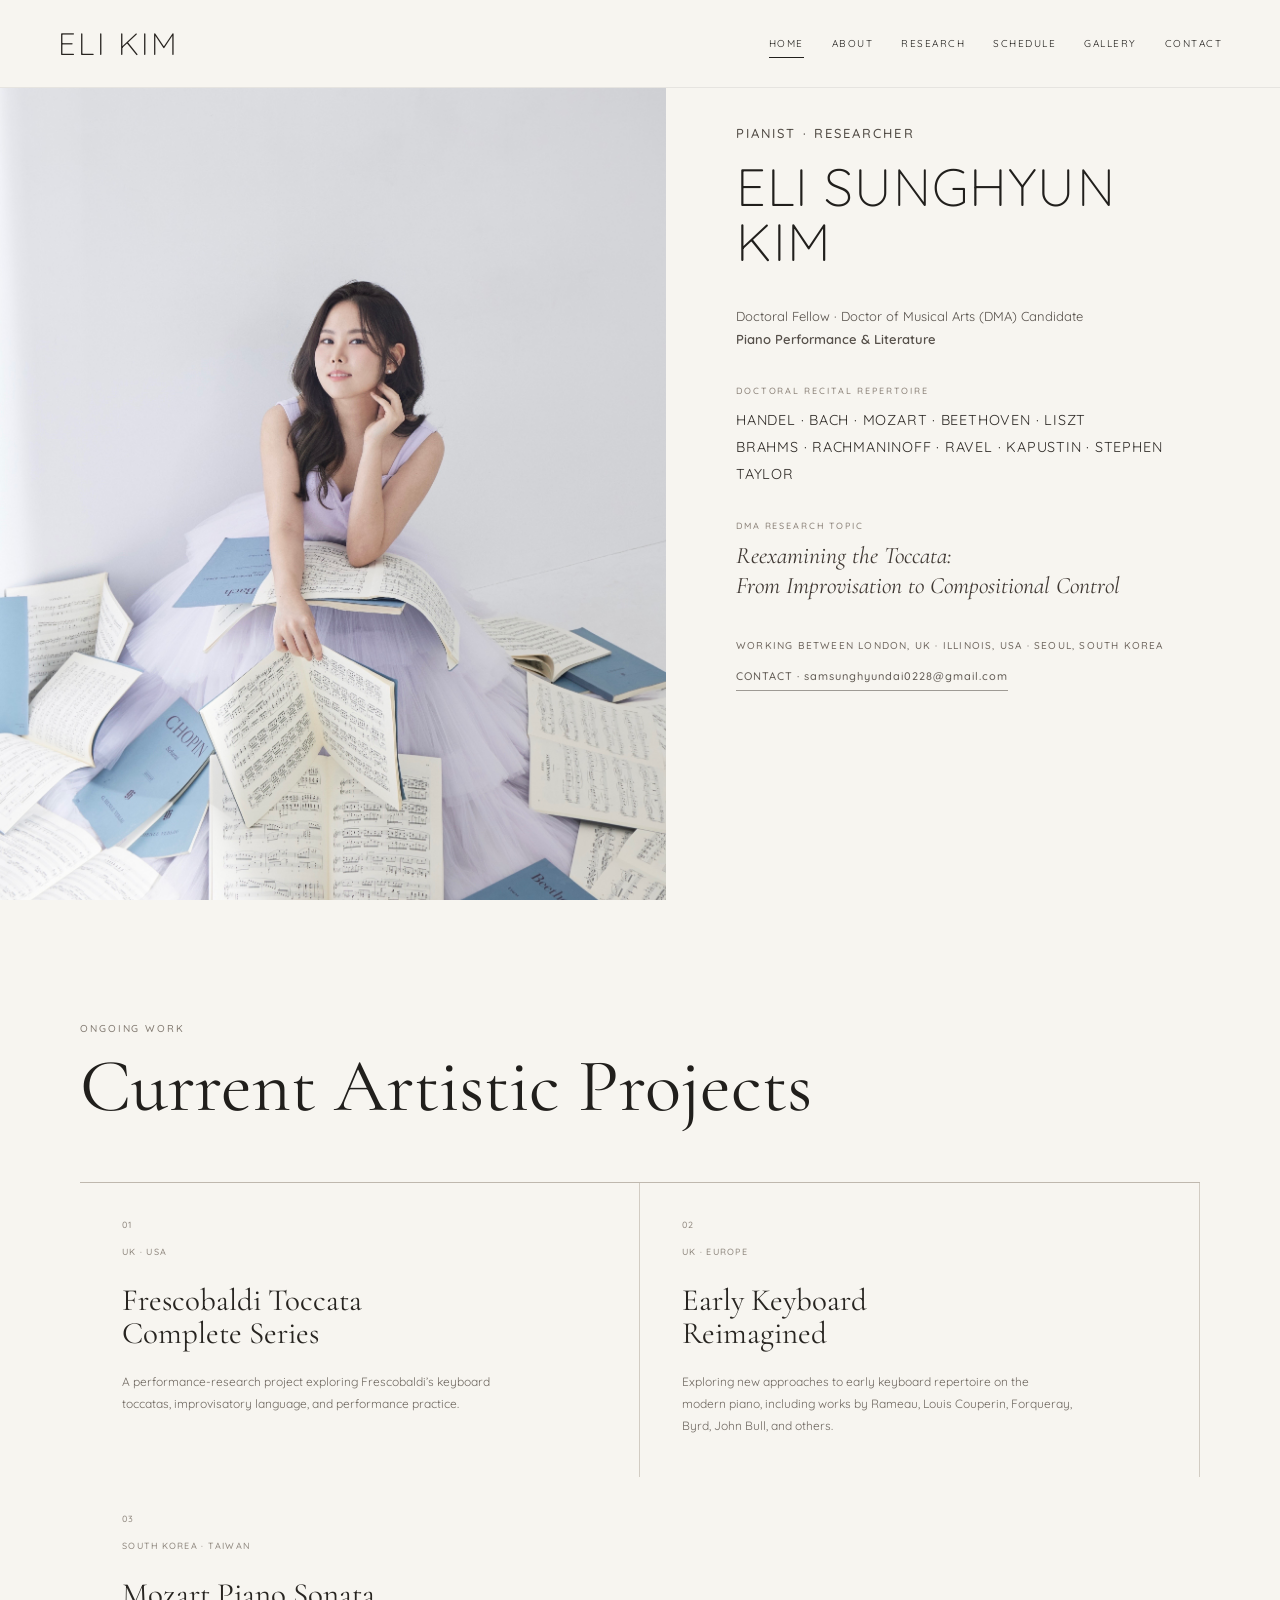
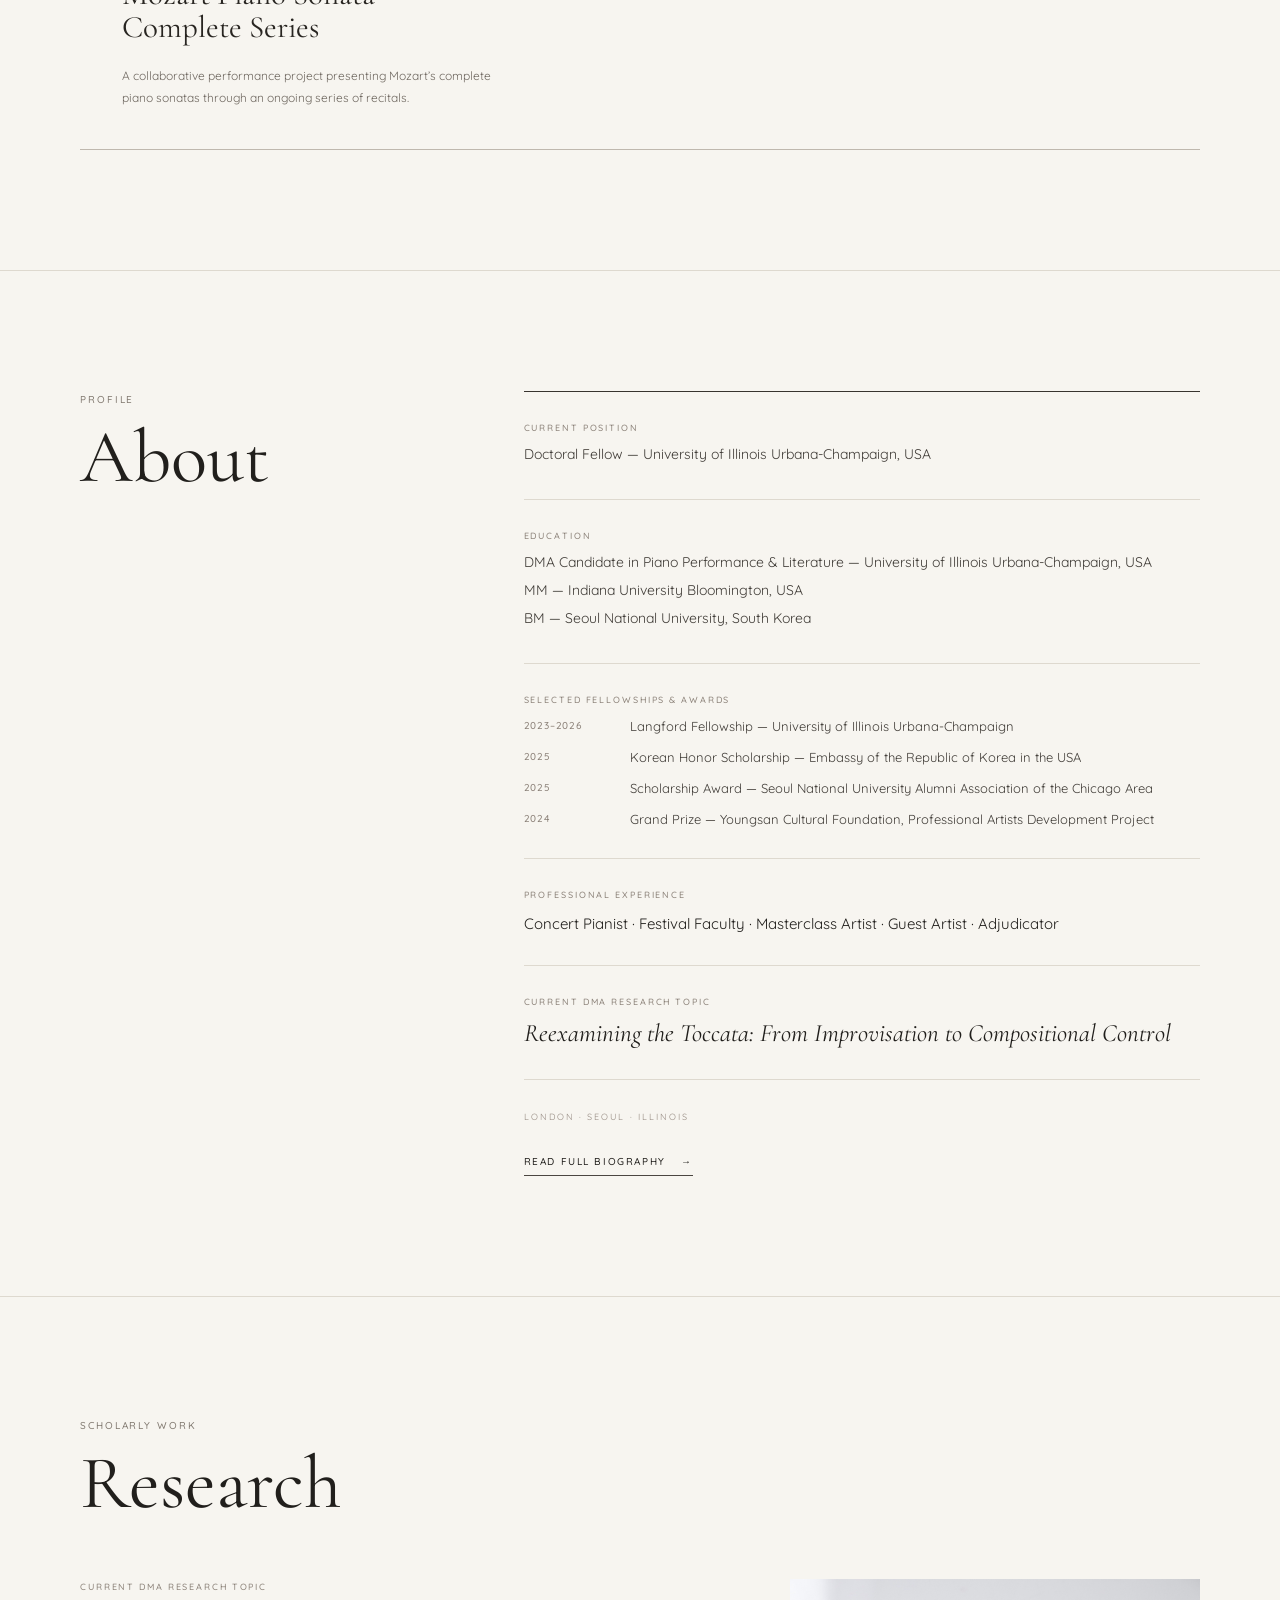
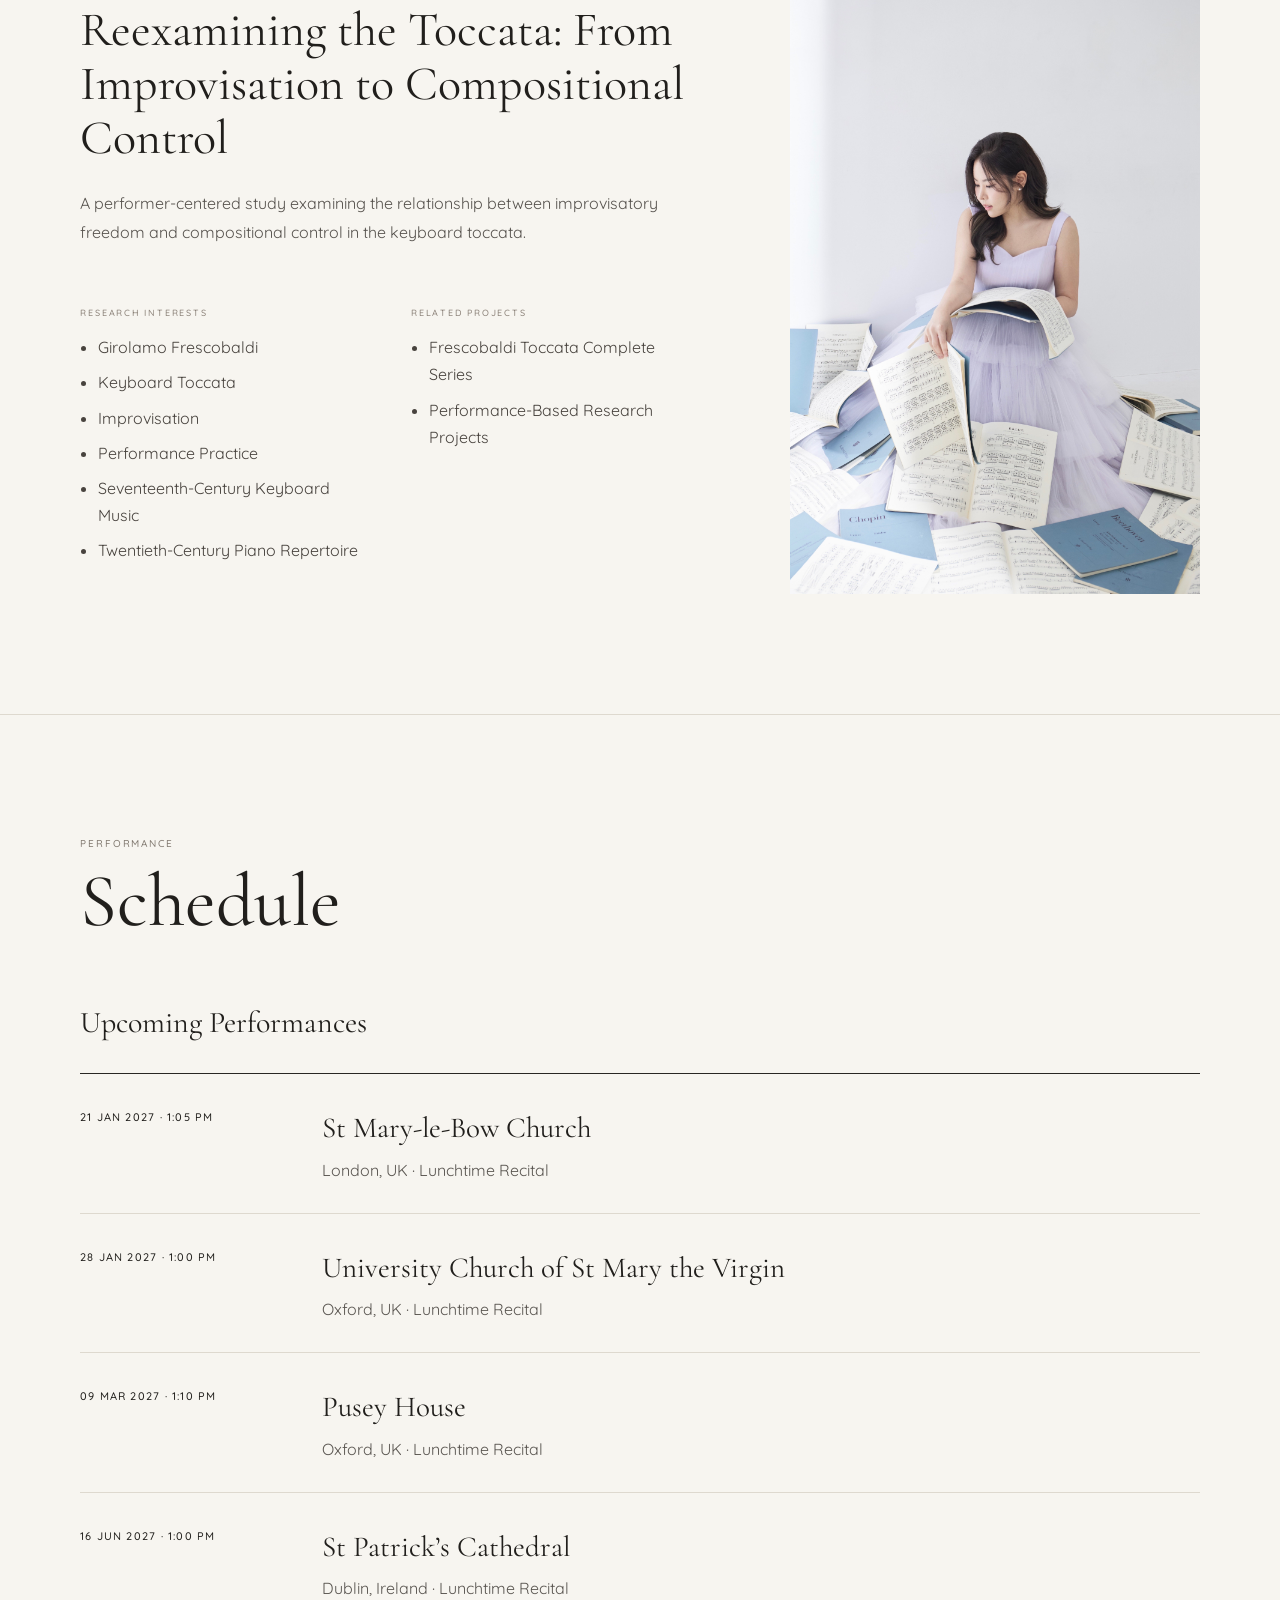
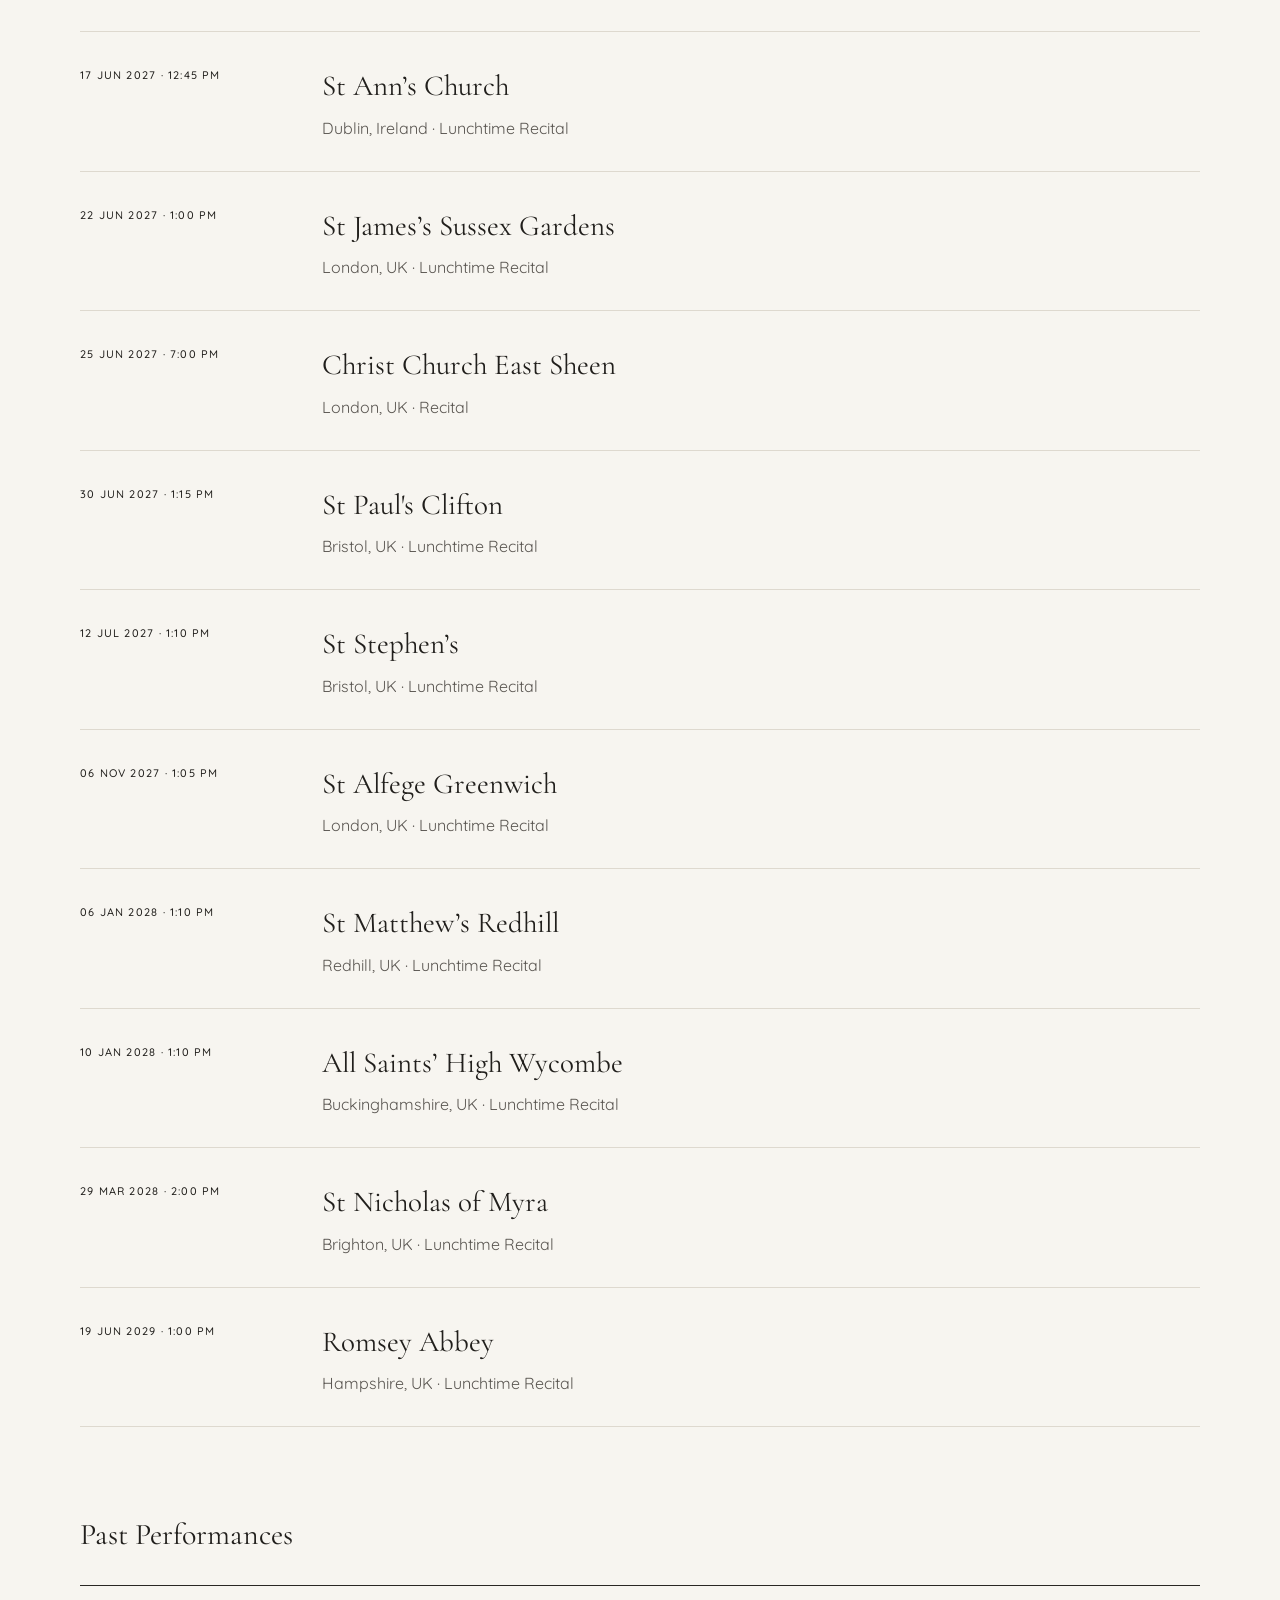
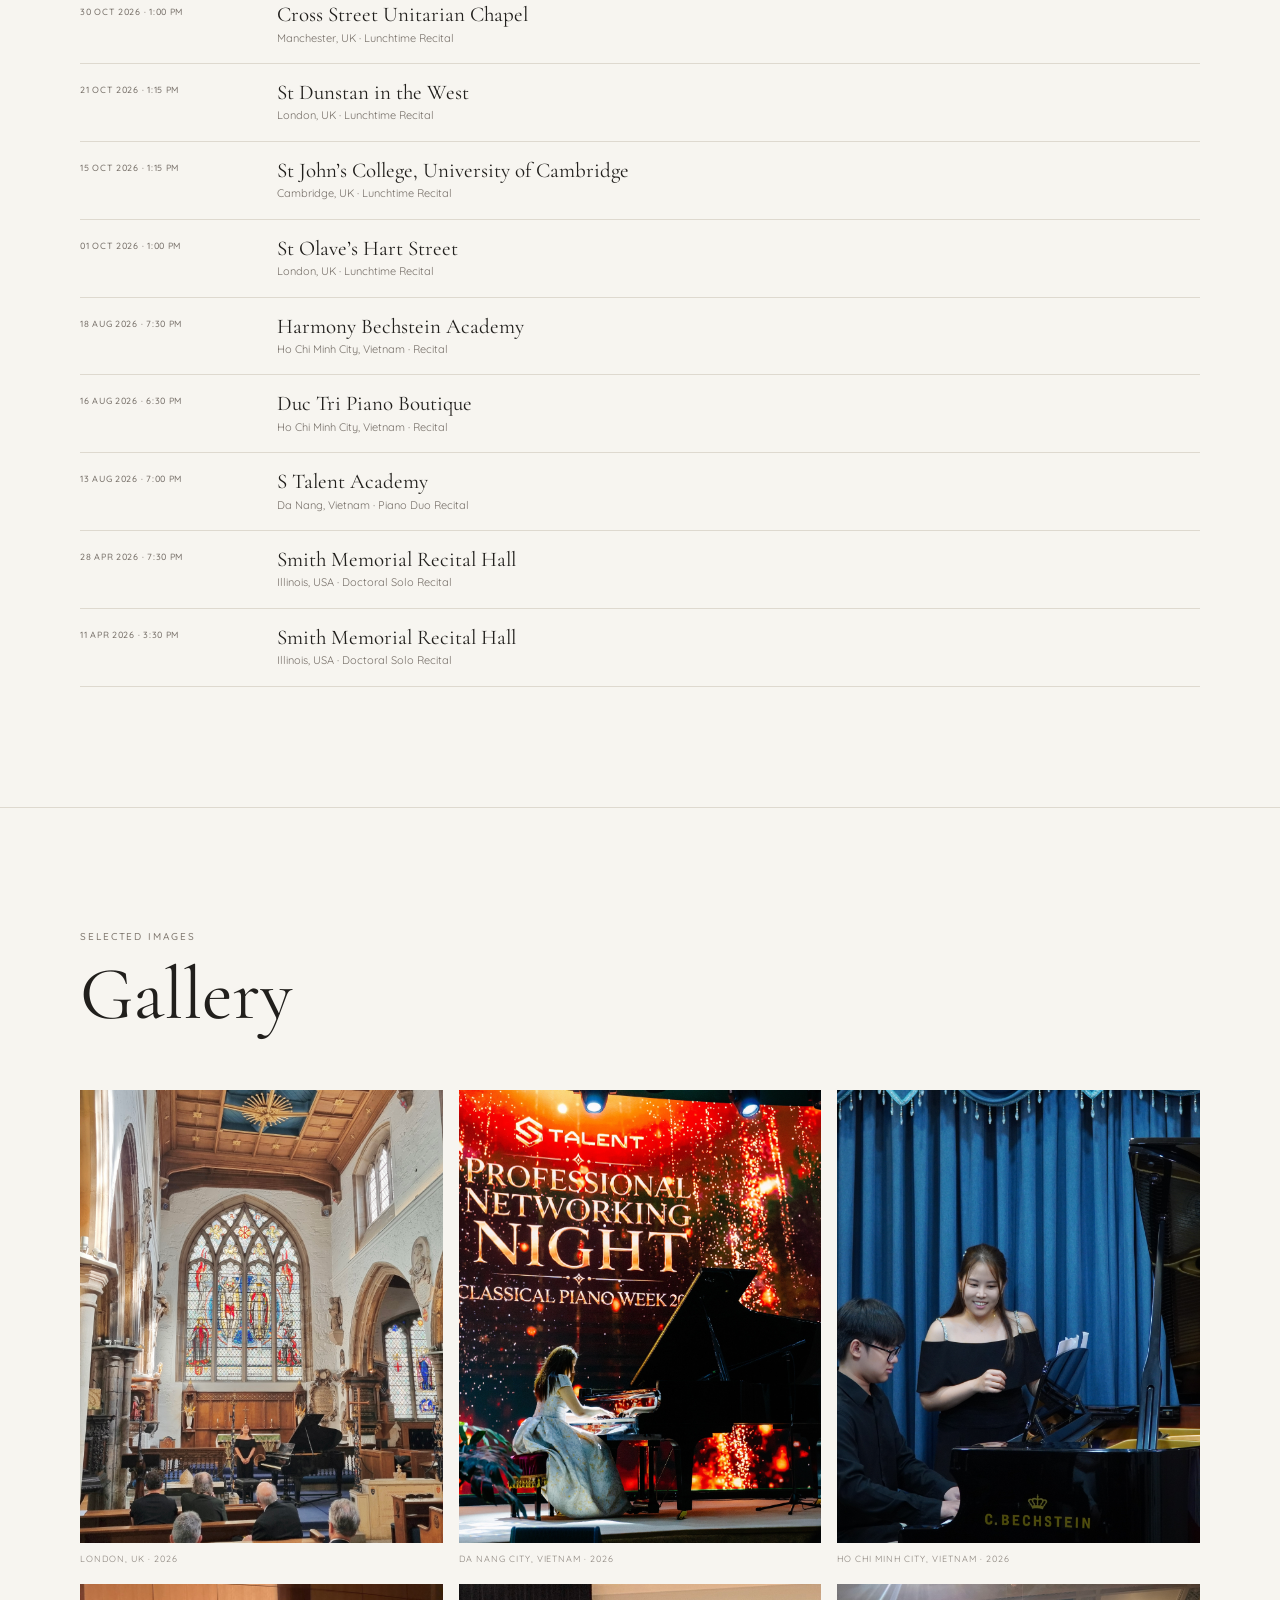
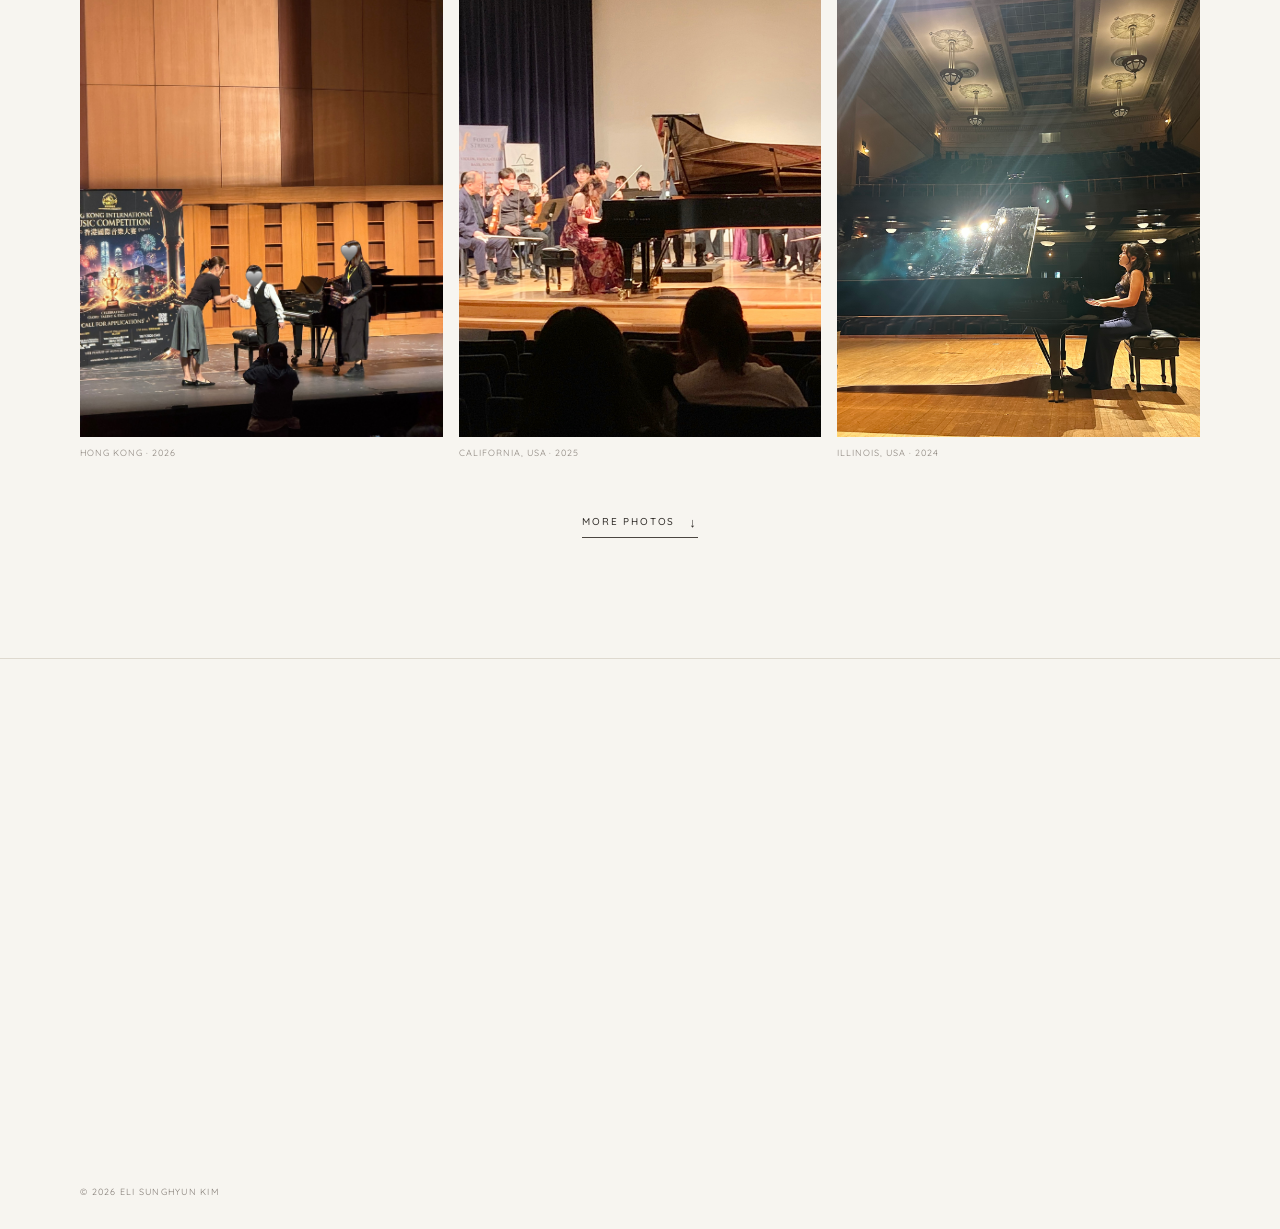
==== commit ff7f90bc: "Update index.html" ====
--- a/index.html
+++ b/index.html
@@ -274,7 +274,29 @@
           </p>
 
         </article>
-
+<article class="project-card">
+
+  <p class="project-number">
+    03
+  </p>
+
+  <p class="project-location">
+    SOUTH KOREA · TAIWAN
+  </p>
+
+  <h3>
+    Mozart Piano Sonata
+    <br>
+    Complete Series
+  </h3>
+
+  <p>
+    A collaborative performance project presenting
+    Mozart’s complete piano sonatas through
+    an ongoing series of recitals.
+  </p>
+
+</article>
 
       </div>
 
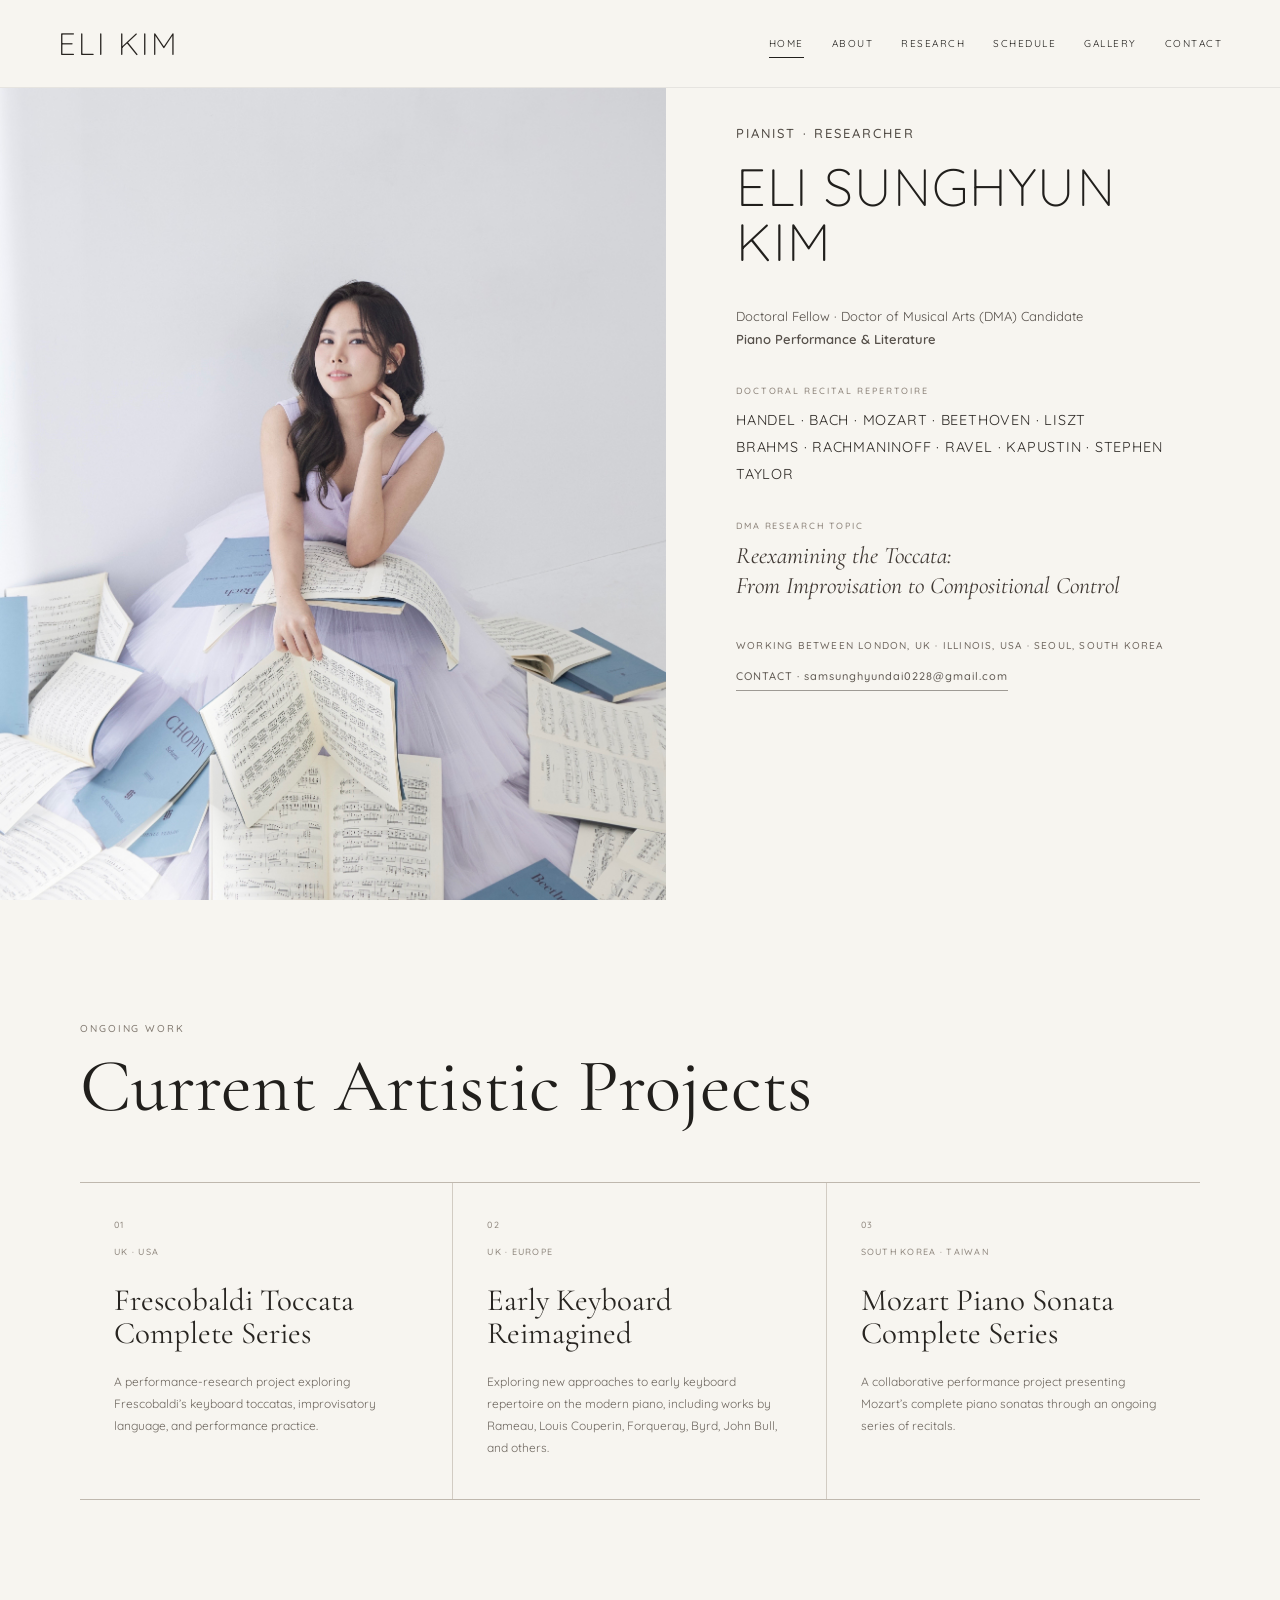
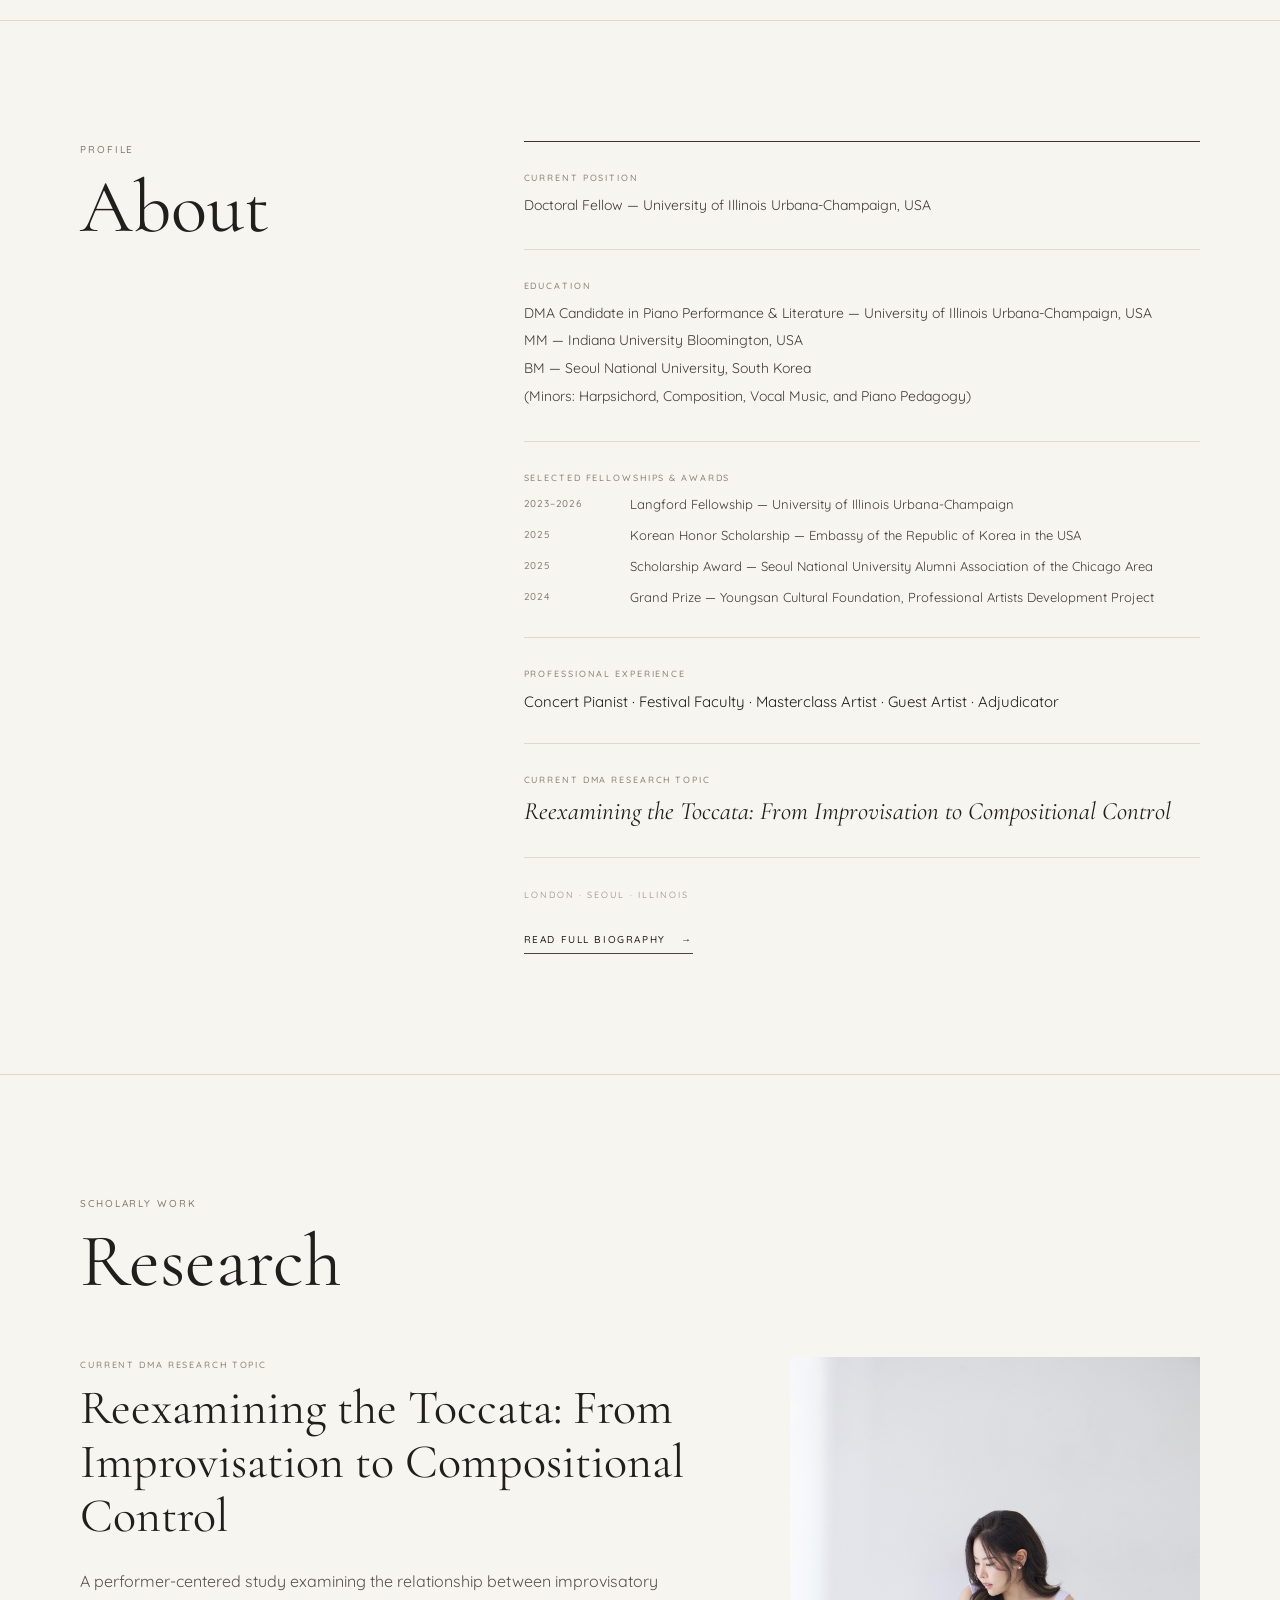
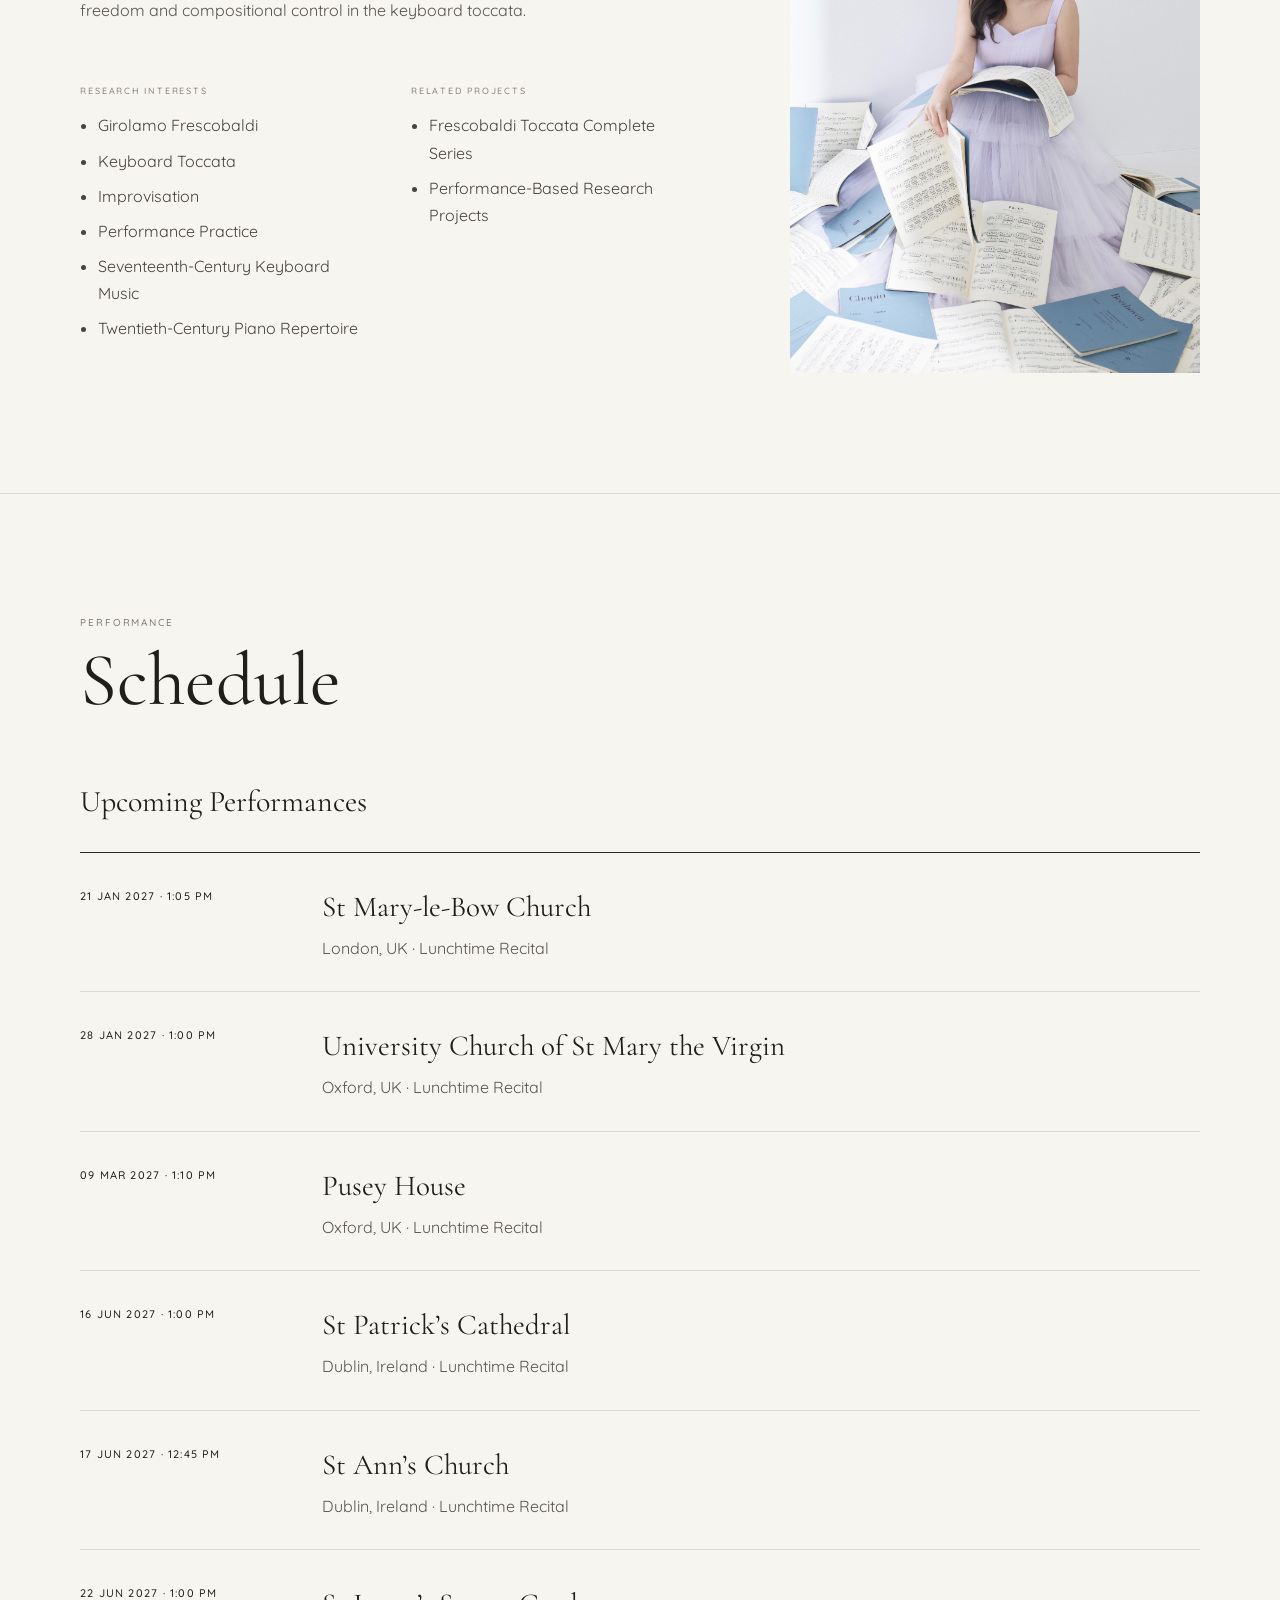
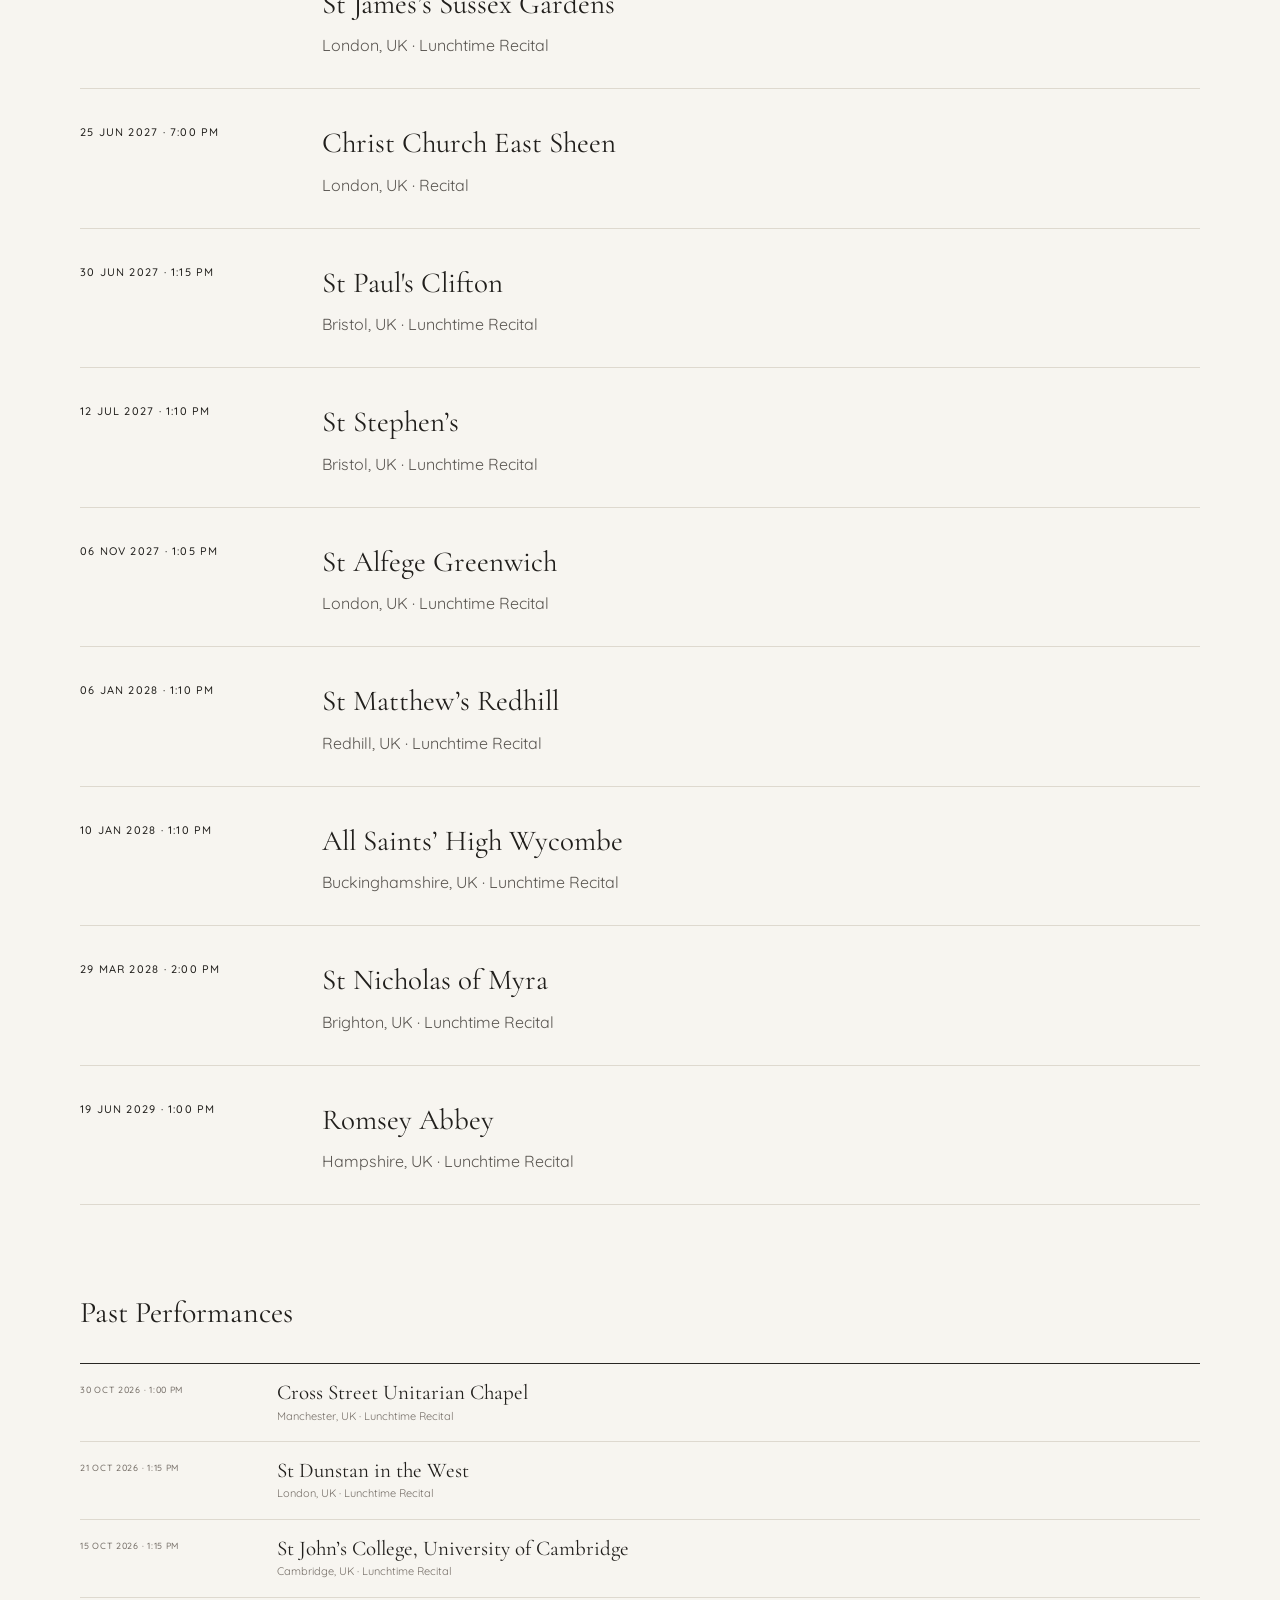
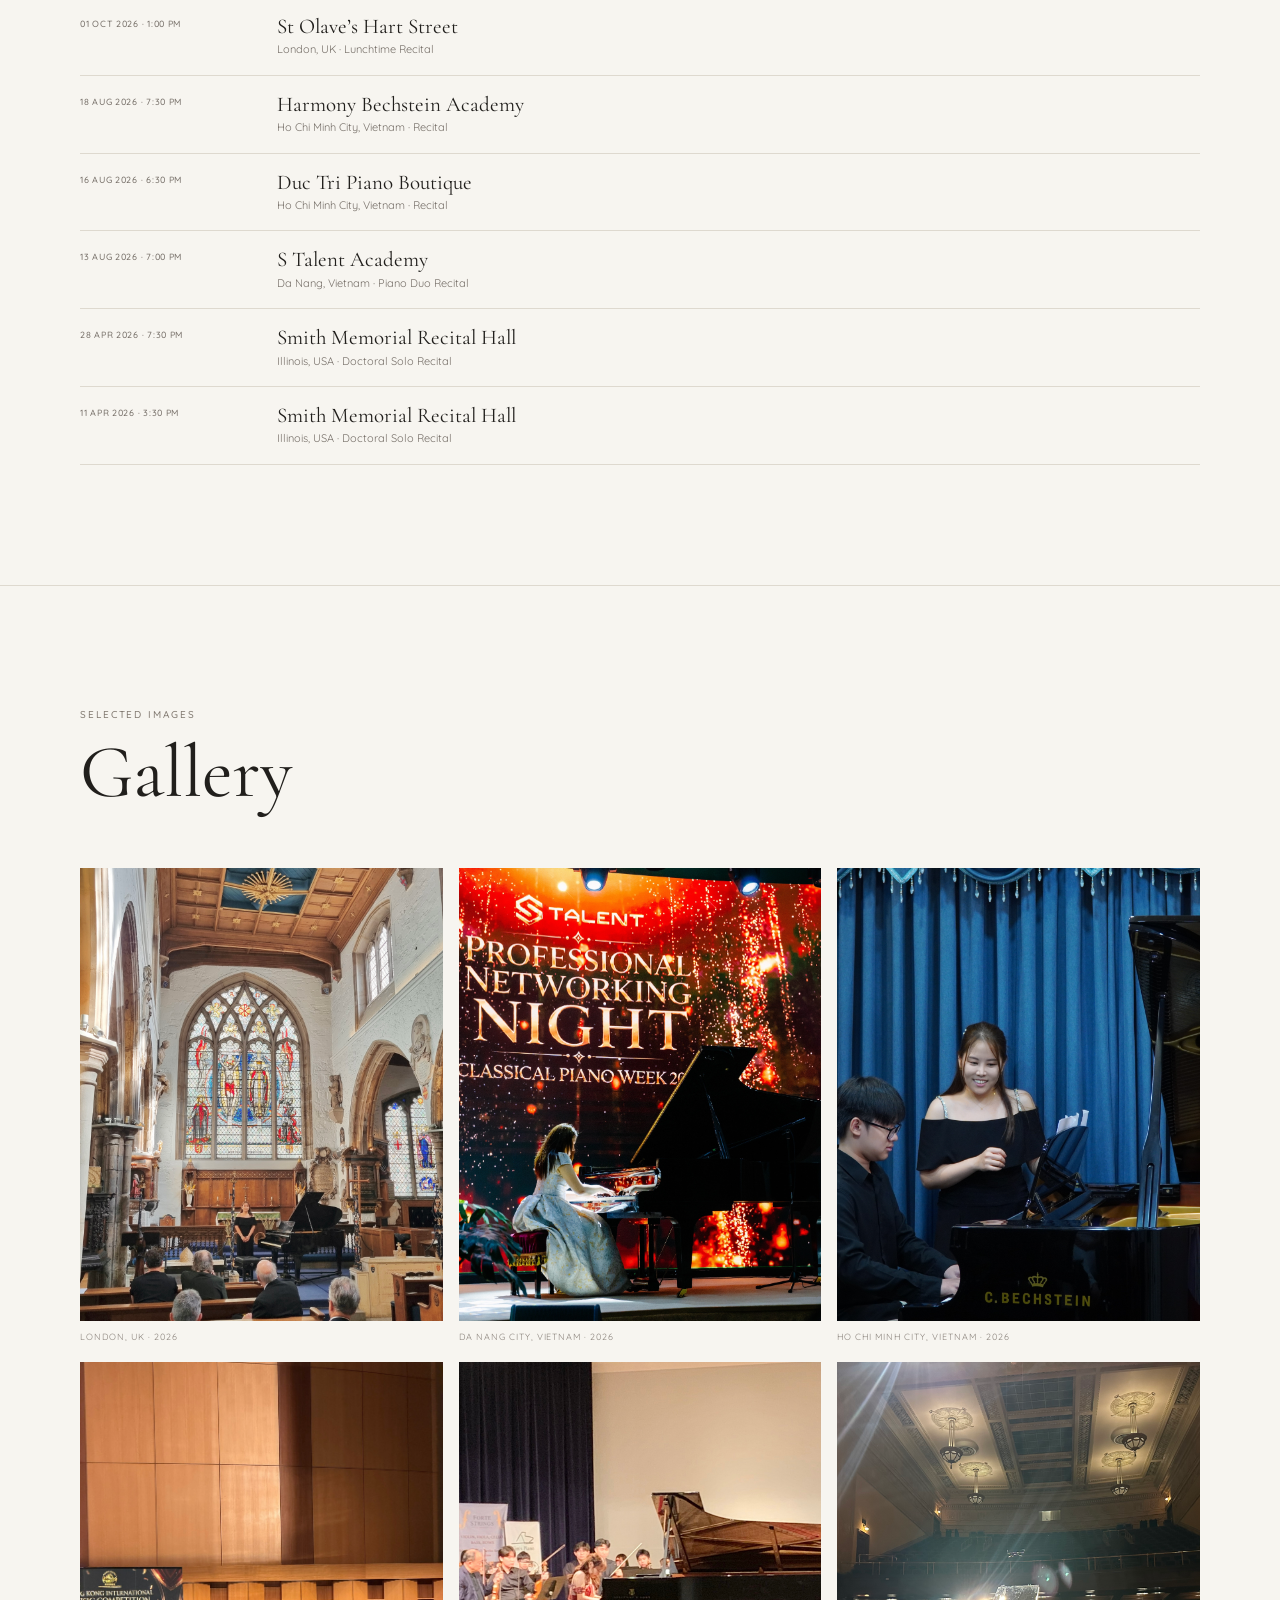
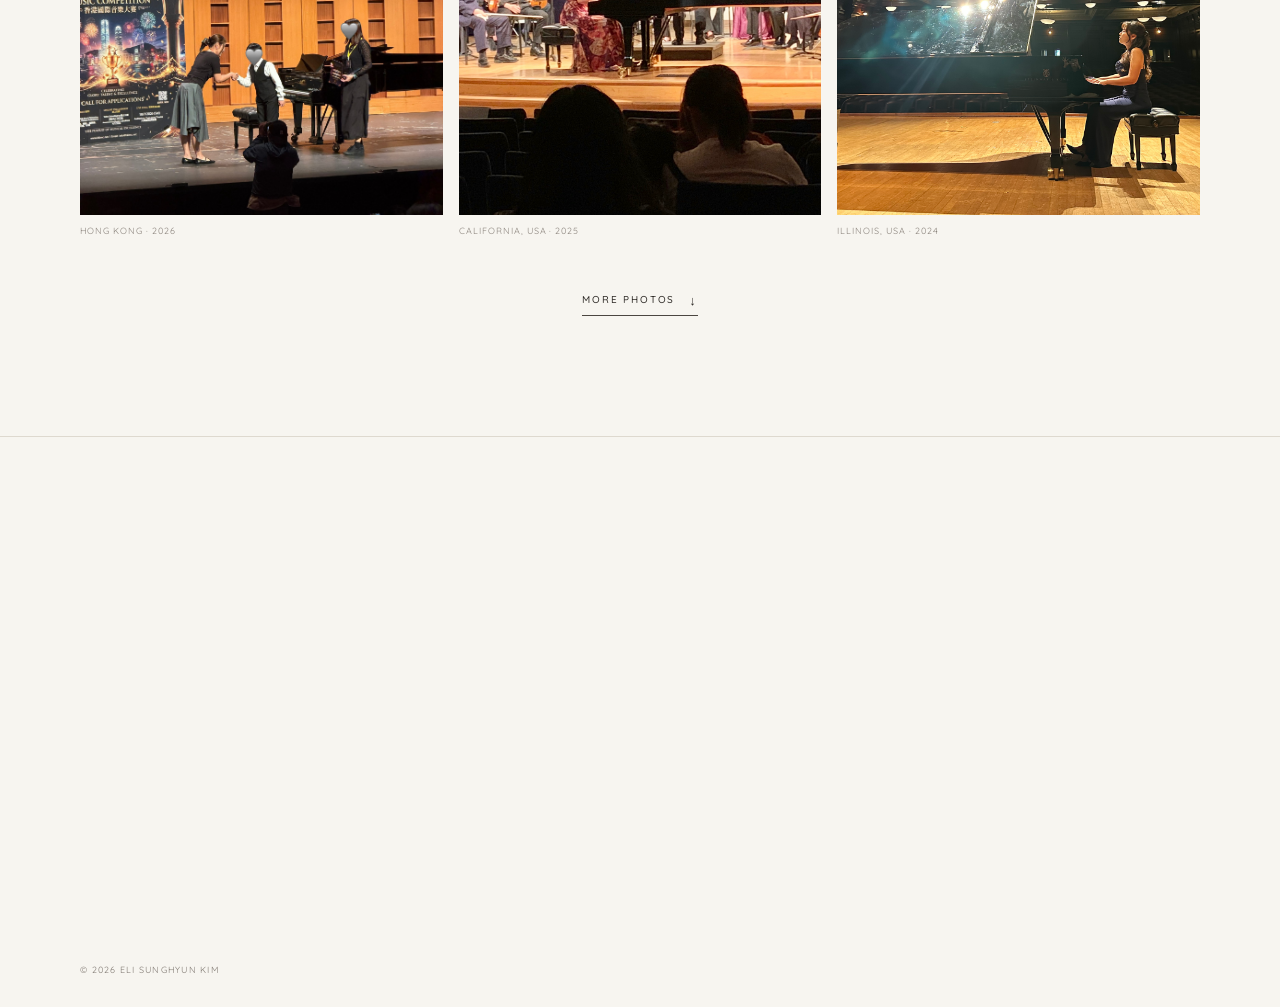
==== commit 368beb7b: "Update index.html" ====
--- a/index.html
+++ b/index.html
@@ -376,6 +376,10 @@
                 BM — Seoul National University, South Korea
               </p>
 
+               <p>
+                (Minors: Harpsichord, Composition, Vocal Music, and Piano Pedagogy)
+              </p>
+              
             </div>
 
           </div>
--- a/style.css
+++ b/style.css
@@ -2338,3 +2338,50 @@
   }
 
 }
+
+/* ========================================
+   CURRENT ARTISTIC PROJECTS — 3 COLUMNS
+======================================== */
+
+.projects-grid,
+.projects-grid-two {
+  grid-template-columns: repeat(3, minmax(0, 1fr));
+}
+
+
+.project-card {
+  padding: 34px 34px 40px;
+}
+
+
+.project-card:last-child {
+  border-right: 0;
+}
+
+
+/* ========================================
+   MOBILE
+======================================== */
+
+@media (max-width: 760px) {
+
+  .projects-grid,
+  .projects-grid-two {
+    grid-template-columns: 1fr;
+  }
+
+
+  .project-card {
+    padding: 28px 0 30px;
+
+    border-right: 0;
+
+    border-bottom: 1px solid #d2ccc3;
+  }
+
+
+  .project-card:last-child {
+    border-bottom: 0;
+  }
+
+}
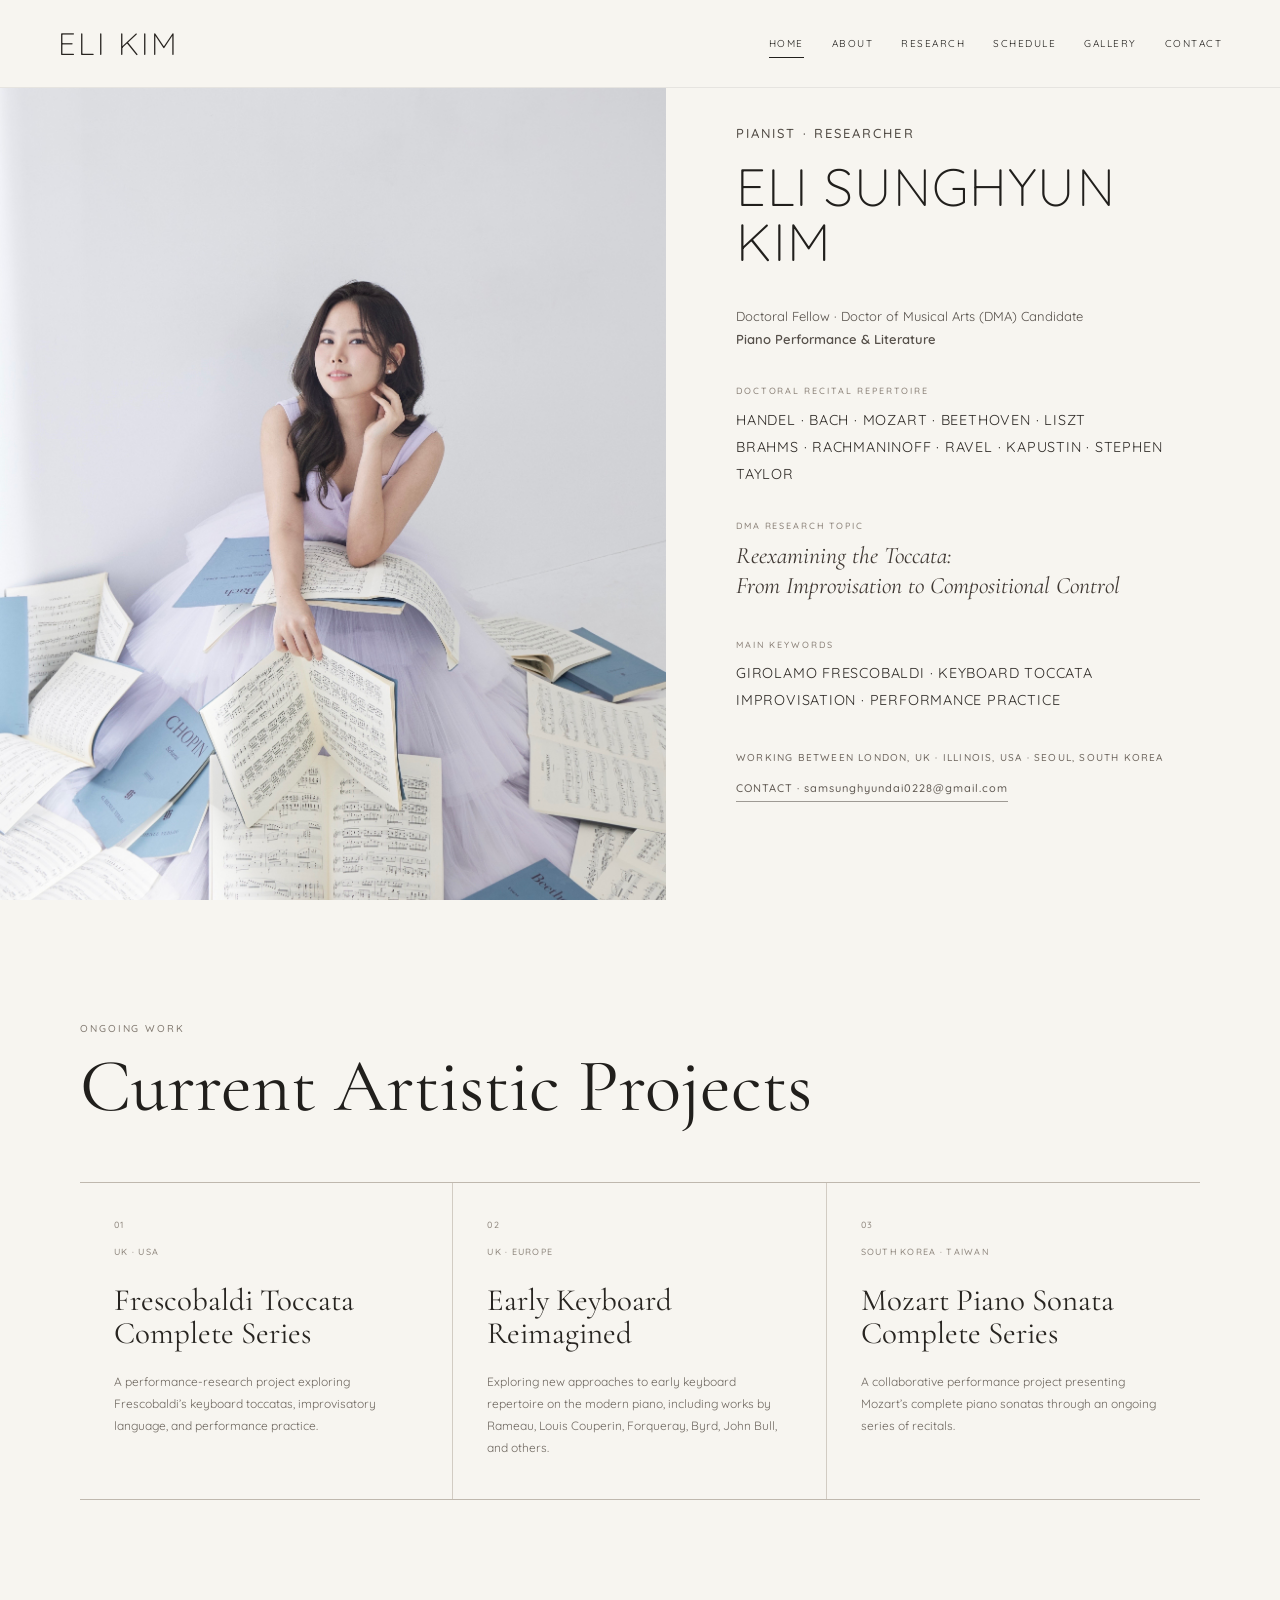
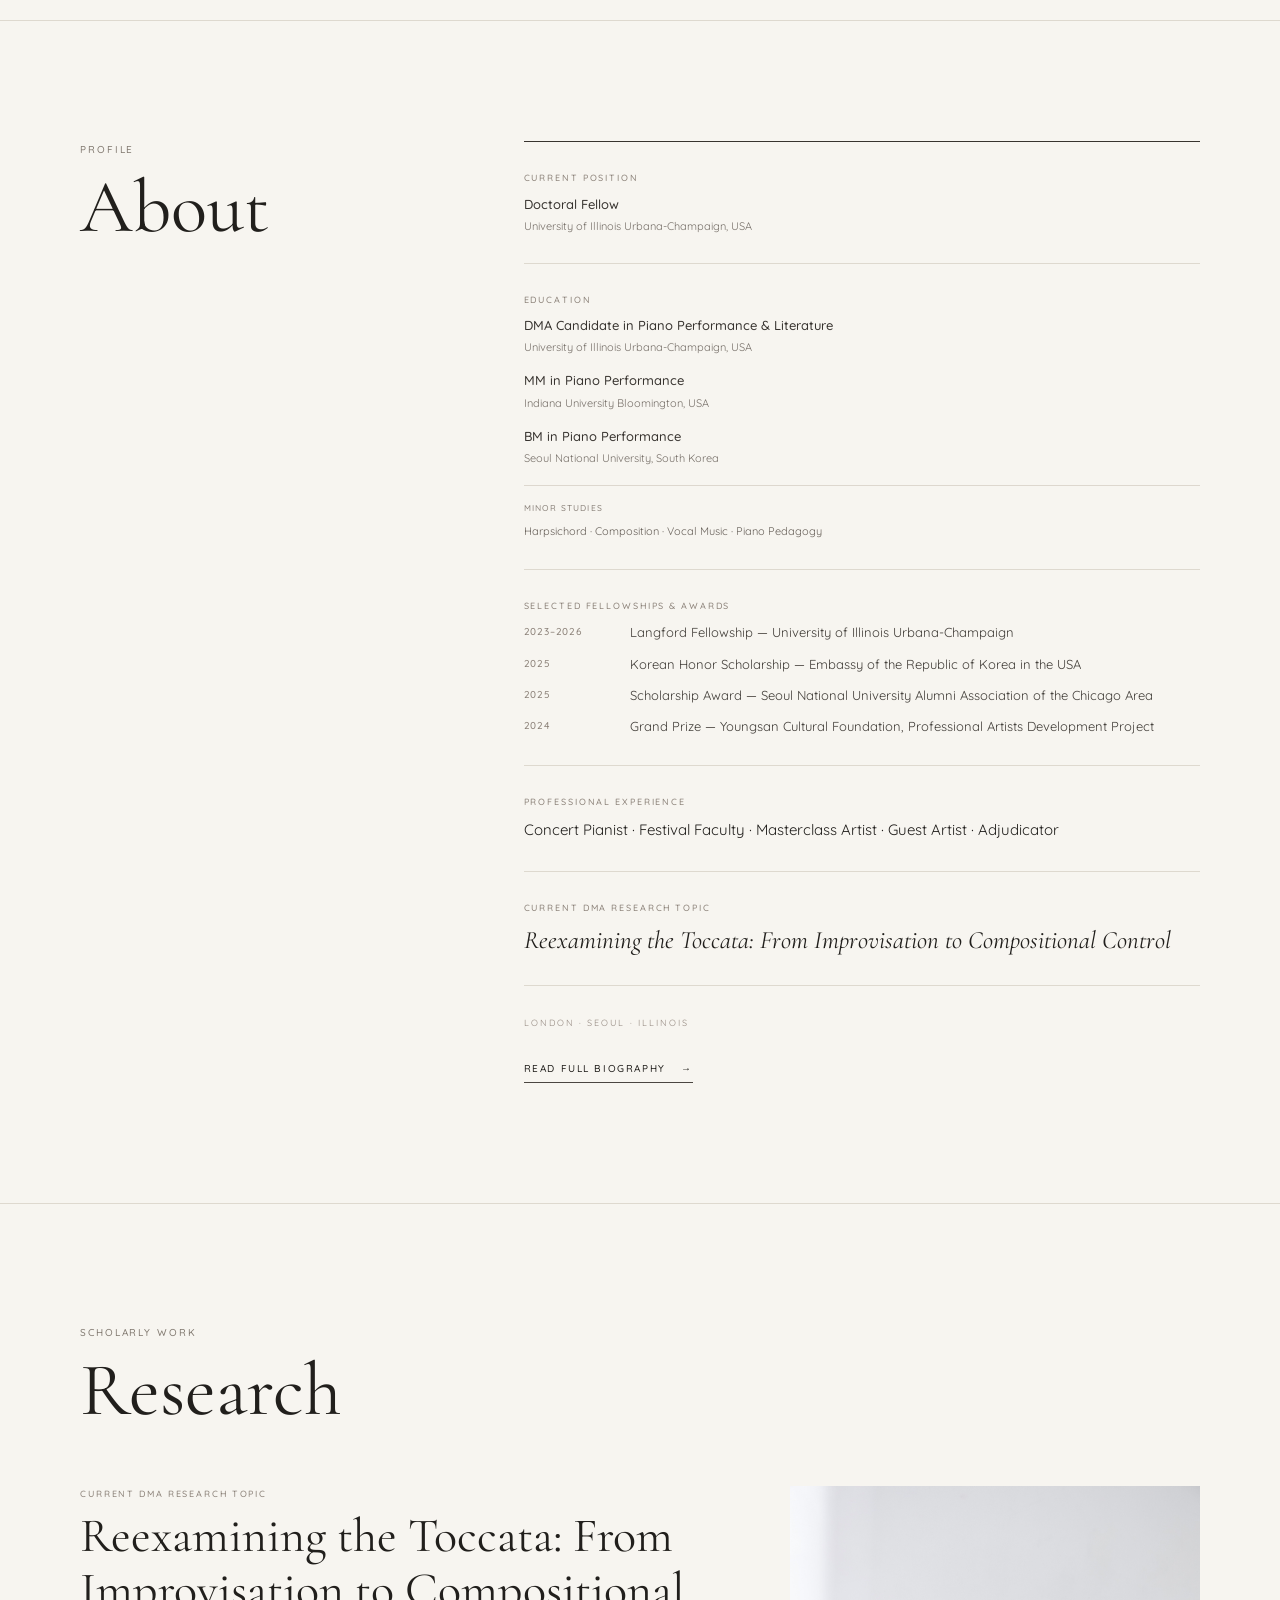
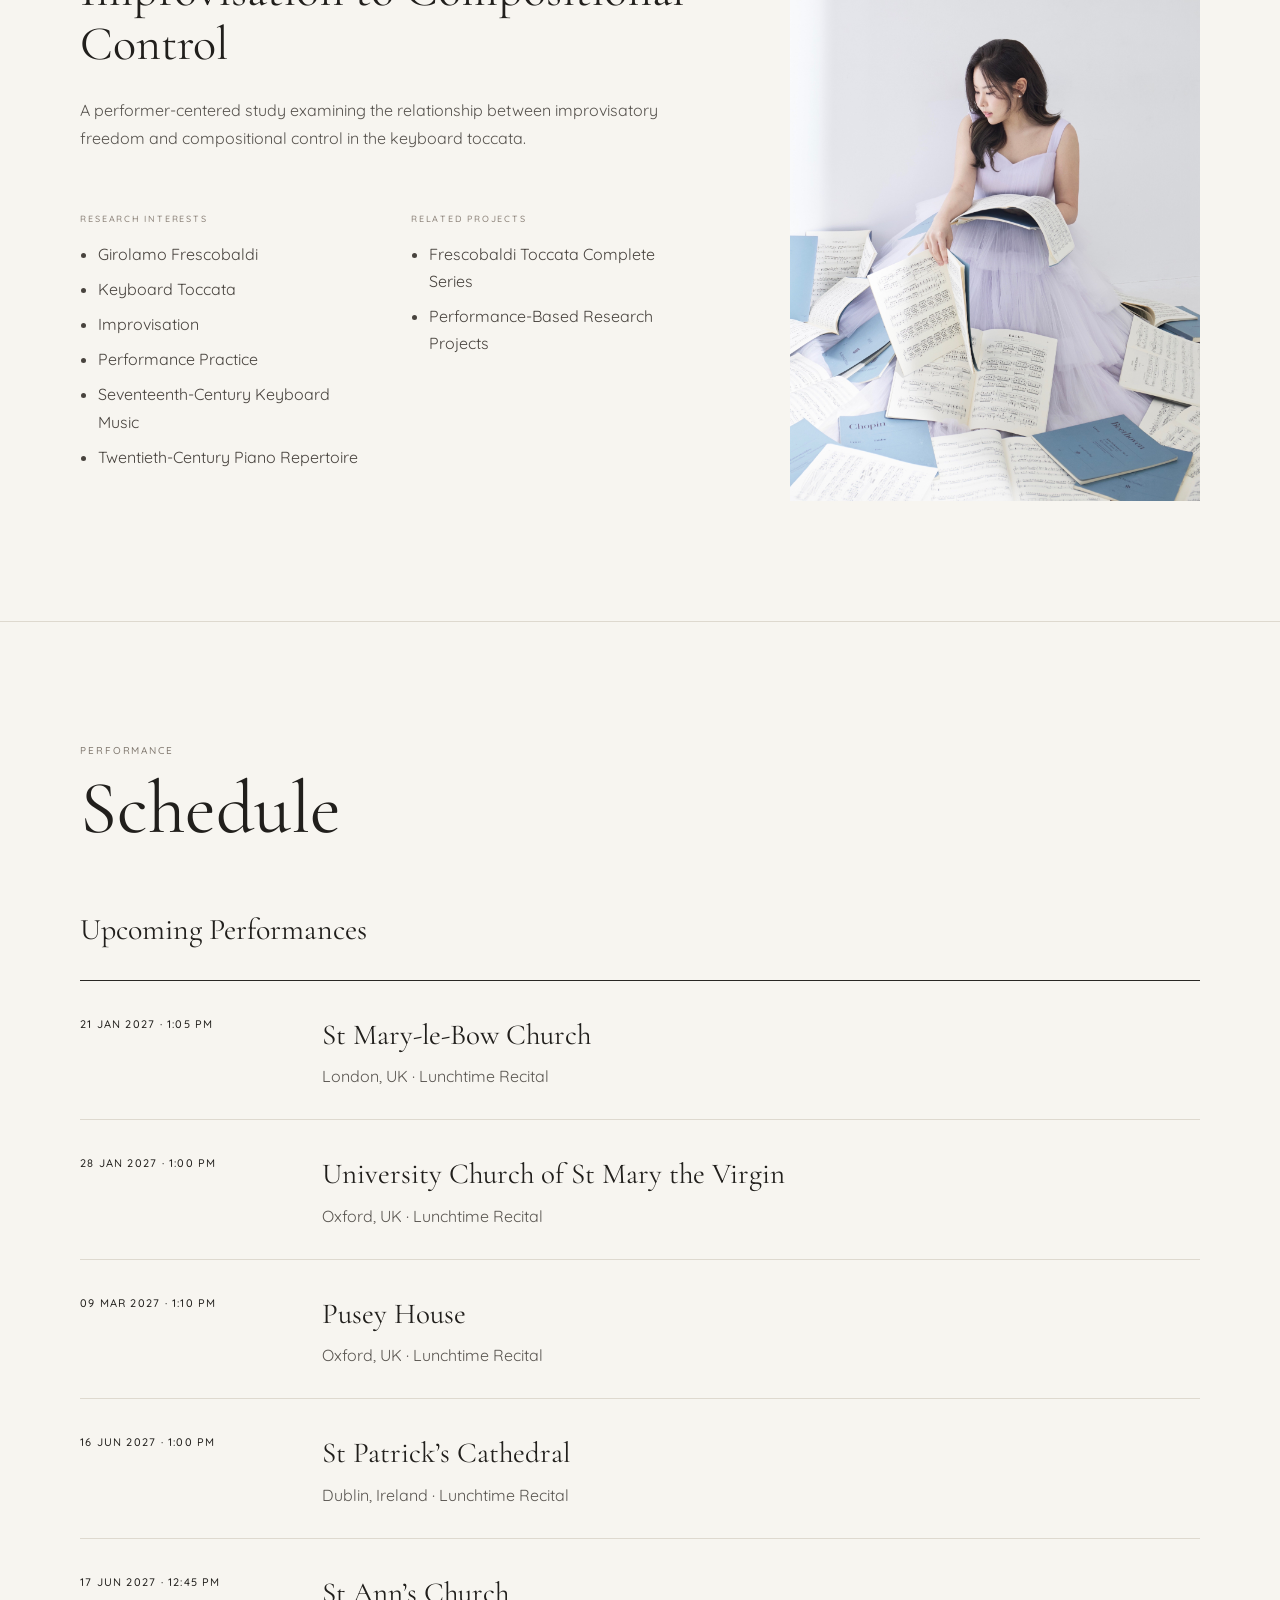
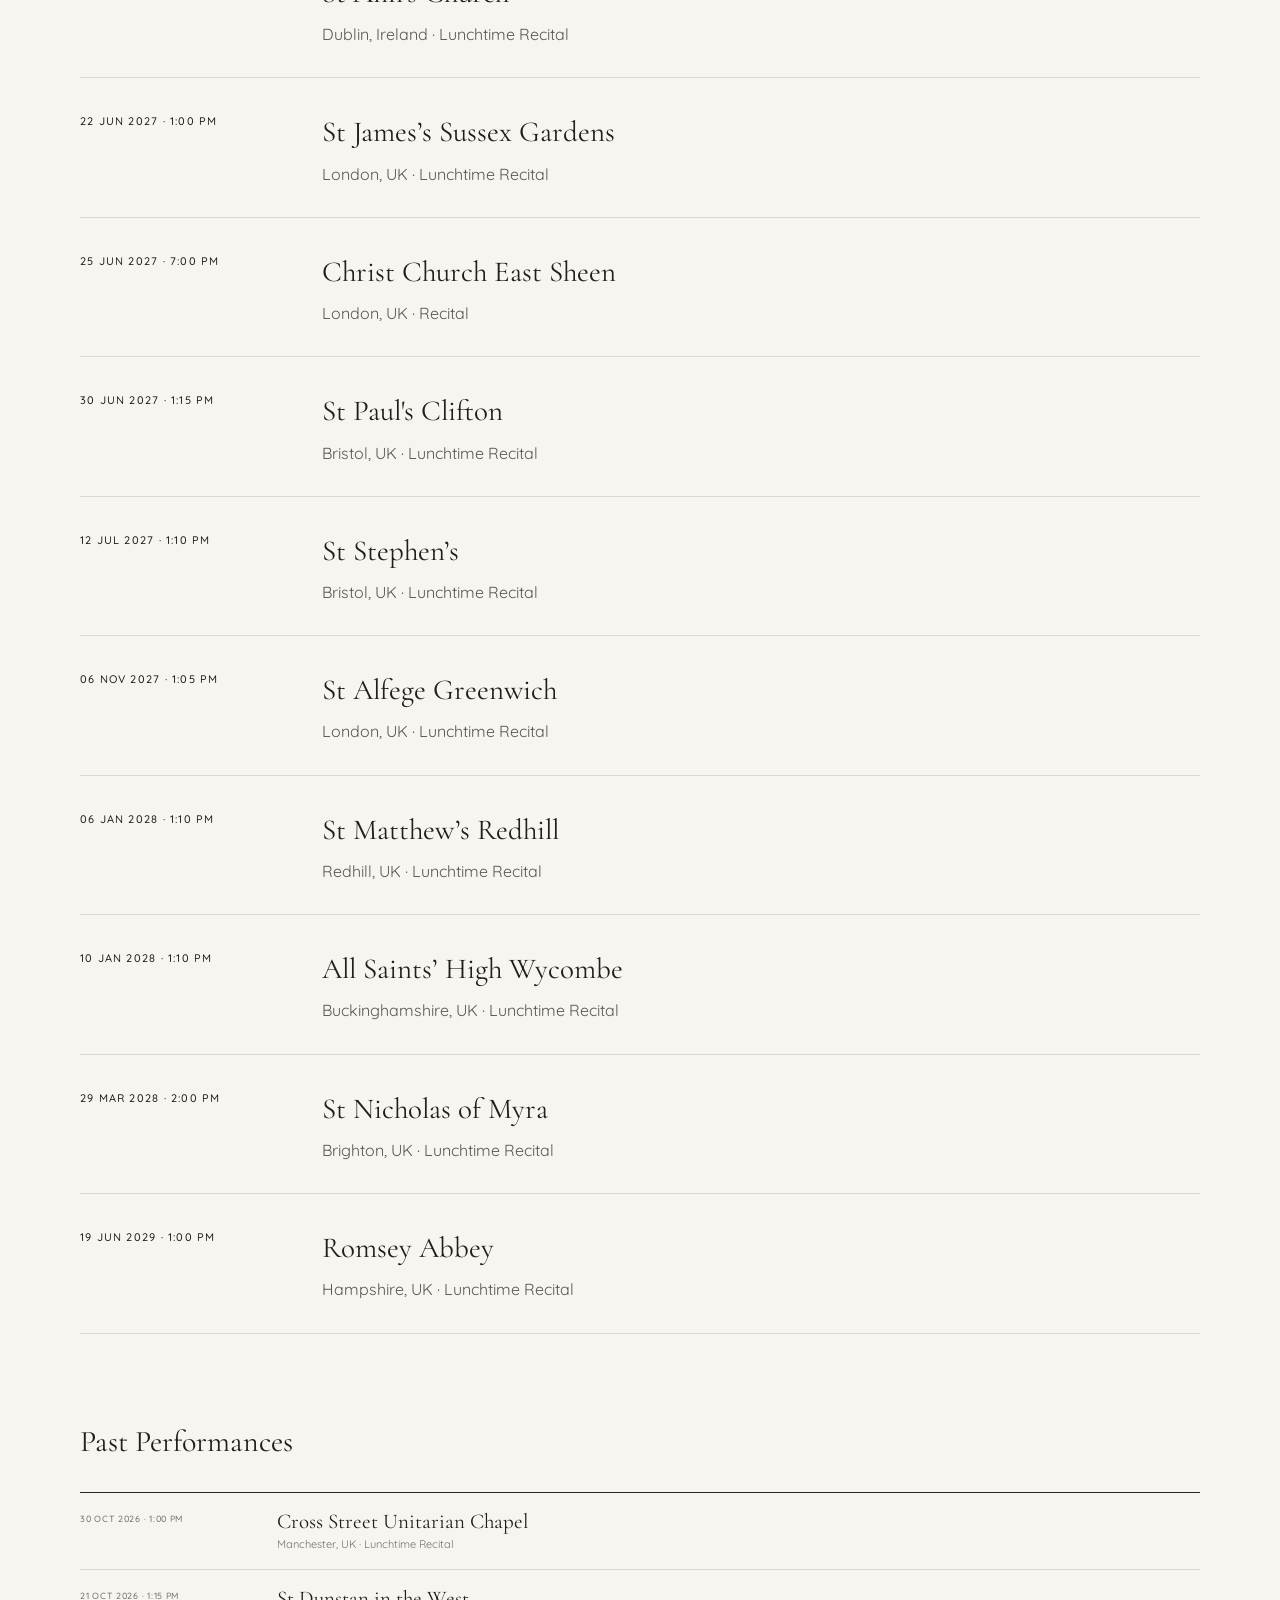
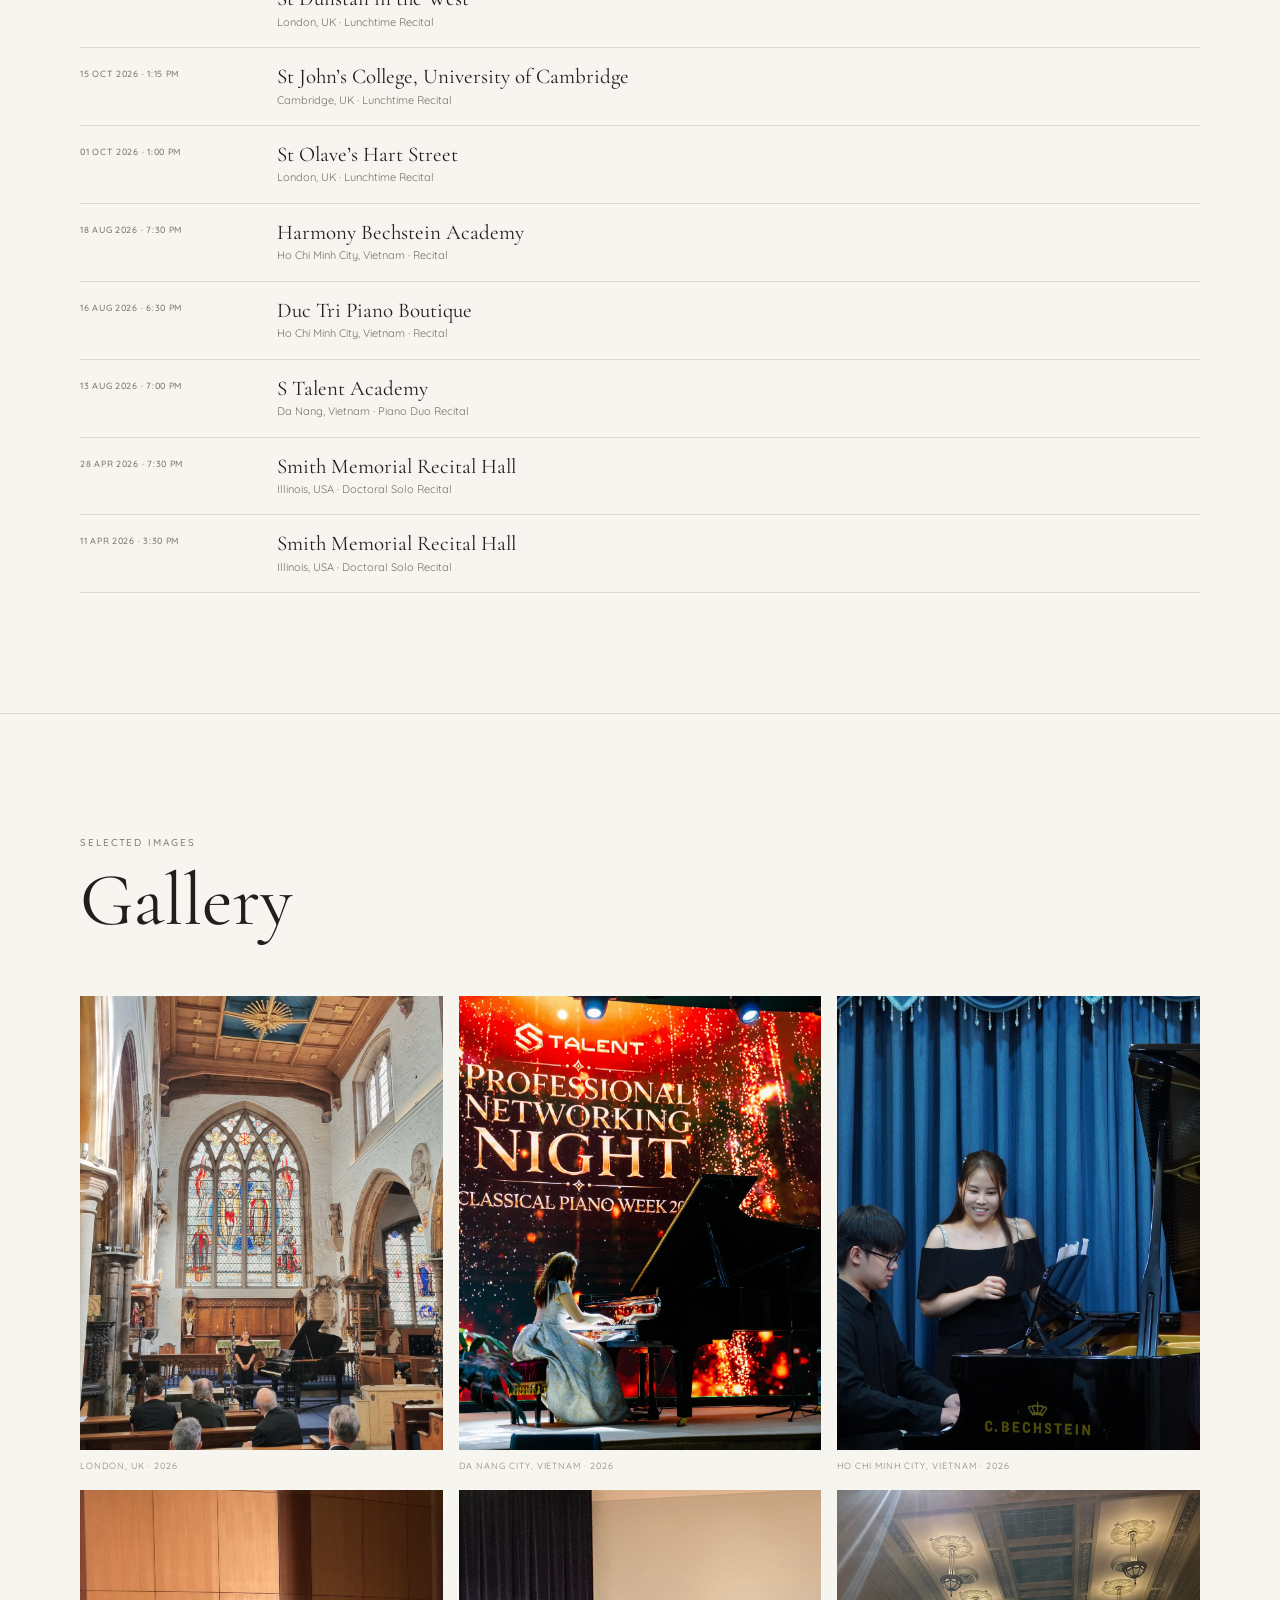
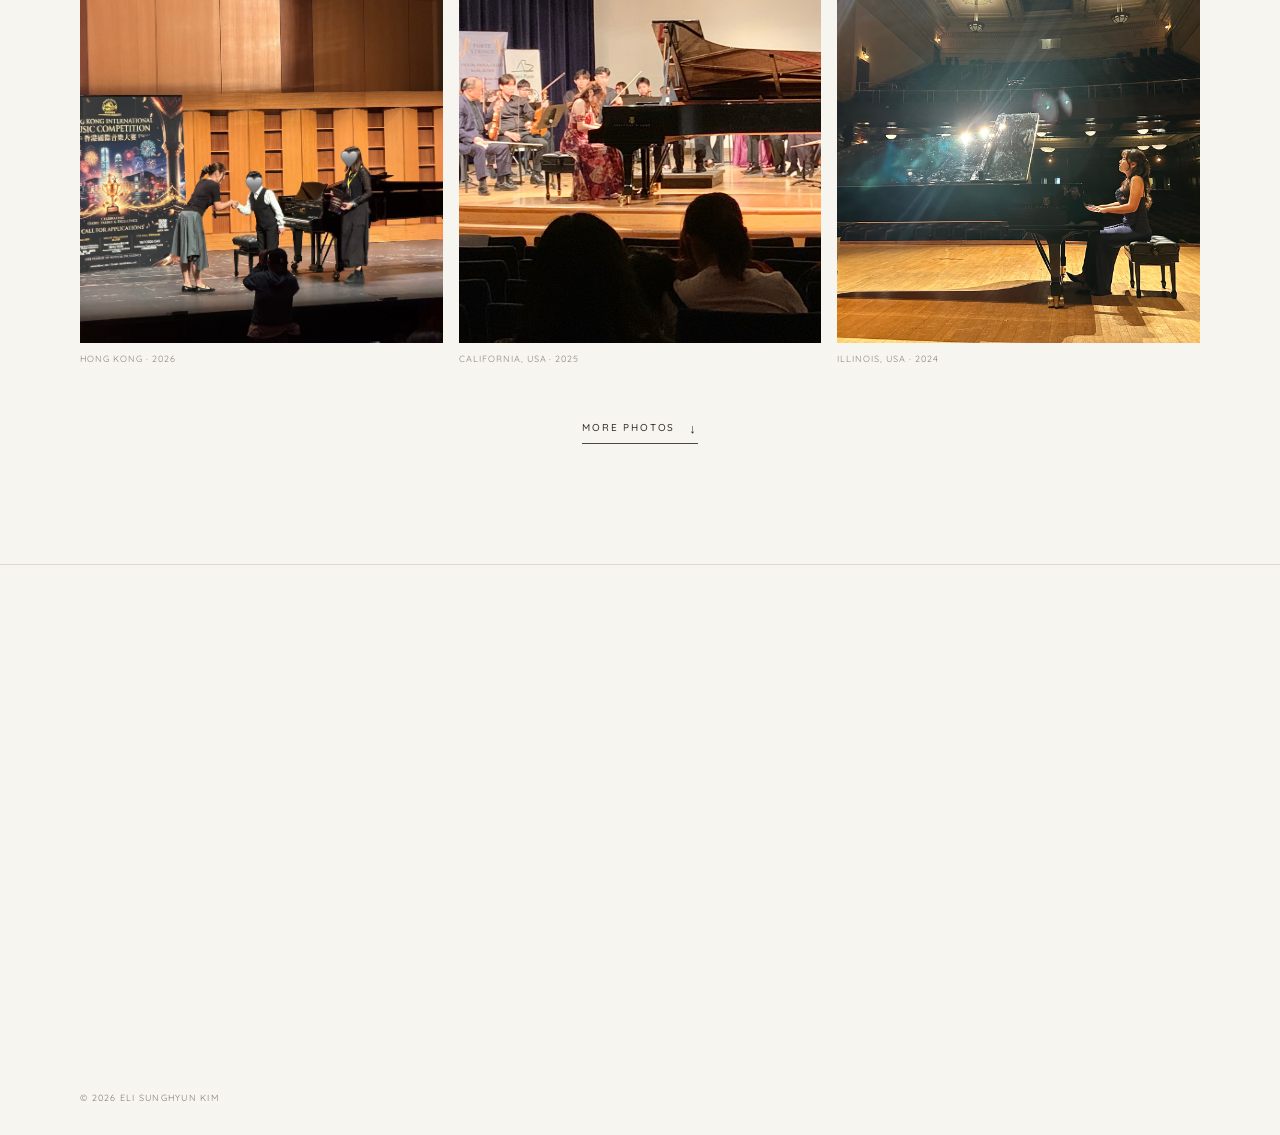
==== commit b8cf61d9: "Update index.html" ====
--- a/index.html
+++ b/index.html
@@ -14,23 +14,168 @@
     content="Official website of pianist and researcher Eli Sunghyun Kim. Performances, artistic projects, research, biography, schedule, and gallery."
   >
 
-  <title>Eli Sunghyun Kim | Pianist & Researcher</title>
+  <title>Eli Sunghyun Kim | Pianist &amp; Researcher</title>
 
   <link rel="stylesheet" href="style.css">
-  <meta property="og:image" content="https://elikimpianist.github.io/eli-main-new.jpg">
-<meta property="og:image:alt" content="Eli Sunghyun Kim, pianist and researcher">
-
-<script type="application/ld+json">
-{
-  "@context": "https://schema.org",
-  "@type": "Person",
-  "name": "Eli Sunghyun Kim",
-  "url": "https://elikimpianist.github.io/",
-  "image": "https://elikimpianist.github.io/eli-main-new.jpg",
-  "jobTitle": "Pianist and Researcher"
-}
-</script>
-  
+
+
+  <style>
+
+    /* ========================================
+       HOME ABOUT — COMPACT PROFILE
+    ======================================== */
+
+    .home-profile-entry {
+      margin: 0;
+    }
+
+
+    .home-profile-title {
+      margin: 0 0 3px;
+
+      font-family: "Quicksand", sans-serif;
+
+      font-size: 13px;
+
+      font-weight: 500;
+
+      line-height: 1.55;
+
+      color: #37332f;
+    }
+
+
+    .home-profile-school {
+      margin: 0;
+
+      font-family: "Quicksand", sans-serif;
+
+      font-size: 11px;
+
+      font-weight: 400;
+
+      line-height: 1.65;
+
+      color: #777069;
+    }
+
+
+
+    /* ========================================
+       HOME EDUCATION
+    ======================================== */
+
+    .home-education-list {
+      display: flex;
+
+      flex-direction: column;
+
+      gap: 14px;
+    }
+
+
+    .home-education-entry {
+      margin: 0;
+    }
+
+
+    .home-education-degree {
+      margin: 0 0 3px;
+
+      font-family: "Quicksand", sans-serif;
+
+      font-size: 13px;
+
+      font-weight: 500;
+
+      line-height: 1.55;
+
+      color: #37332f;
+    }
+
+
+    .home-education-school {
+      margin: 0;
+
+      font-family: "Quicksand", sans-serif;
+
+      font-size: 11px;
+
+      font-weight: 400;
+
+      line-height: 1.65;
+
+      color: #777069;
+    }
+
+
+
+    /* ========================================
+       HOME MINOR STUDIES
+    ======================================== */
+
+    .home-minor-studies {
+      margin-top: 18px;
+
+      padding-top: 15px;
+
+      border-top: 1px solid #ddd7ce;
+    }
+
+
+    .home-minor-label {
+      margin: 0 0 7px;
+
+      font-family: "Quicksand", sans-serif;
+
+      font-size: 8.5px;
+
+      font-weight: 500;
+
+      letter-spacing: 0.14em;
+
+      color: #8b837b;
+    }
+
+
+    .home-minor-text {
+      margin: 0;
+
+      font-family: "Quicksand", sans-serif;
+
+      font-size: 11px;
+
+      font-weight: 400;
+
+      line-height: 1.7;
+
+      color: #68615a;
+    }
+
+
+
+    /* ========================================
+       MOBILE
+    ======================================== */
+
+    @media (max-width: 760px) {
+
+      .home-profile-title,
+      .home-education-degree {
+        font-size: 12px;
+      }
+
+
+      .home-profile-school,
+      .home-education-school,
+      .home-minor-text {
+        font-size: 10px;
+      }
+
+    }
+
+  </style>
+
 </head>
 
 
@@ -171,6 +316,25 @@
         </div>
 
 
+
+        <!-- MAIN KEYWORDS -->
+
+        <div class="hero-main-keywords">
+
+          <p class="hero-label">
+            MAIN KEYWORDS
+          </p>
+
+          <p class="hero-keywords">
+            GIROLAMO FRESCOBALDI · KEYBOARD TOCCATA
+            <br>
+            IMPROVISATION · PERFORMANCE PRACTICE
+          </p>
+
+        </div>
+
+
+
         <!-- LOCATION -->
 
         <p class="hero-locations">
@@ -217,7 +381,7 @@
       </div>
 
 
-      <div class="projects-grid projects-grid-two">
+      <div class="projects-grid">
 
 
         <!-- FRESCOBALDI -->
@@ -274,29 +438,35 @@
           </p>
 
         </article>
-<article class="project-card">
-
-  <p class="project-number">
-    03
-  </p>
-
-  <p class="project-location">
-    SOUTH KOREA · TAIWAN
-  </p>
-
-  <h3>
-    Mozart Piano Sonata
-    <br>
-    Complete Series
-  </h3>
-
-  <p>
-    A collaborative performance project presenting
-    Mozart’s complete piano sonatas through
-    an ongoing series of recitals.
-  </p>
-
-</article>
+
+
+
+        <!-- MOZART -->
+
+        <article class="project-card">
+
+          <p class="project-number">
+            03
+          </p>
+
+          <p class="project-location">
+            SOUTH KOREA · TAIWAN
+          </p>
+
+          <h3>
+            Mozart Piano Sonata
+            <br>
+            Complete Series
+          </h3>
+
+          <p>
+            A collaborative performance project presenting
+            Mozart’s complete piano sonatas through
+            an ongoing series of recitals.
+          </p>
+
+        </article>
+
 
       </div>
 
@@ -340,10 +510,14 @@
               CURRENT POSITION
             </p>
 
-            <div class="about-lines">
-
-              <p>
-                Doctoral Fellow —
+
+            <div class="home-profile-entry">
+
+              <p class="home-profile-title">
+                Doctoral Fellow
+              </p>
+
+              <p class="home-profile-school">
                 University of Illinois Urbana-Champaign, USA
               </p>
 
@@ -361,25 +535,65 @@
               EDUCATION
             </p>
 
-            <div class="about-lines">
-
-              <p>
-                DMA Candidate in Piano Performance &amp; Literature —
-                University of Illinois Urbana-Champaign, USA
+
+            <div class="home-education-list">
+
+
+              <div class="home-education-entry">
+
+                <p class="home-education-degree">
+                  DMA Candidate in Piano Performance &amp; Literature
+                </p>
+
+                <p class="home-education-school">
+                  University of Illinois Urbana-Champaign, USA
+                </p>
+
+              </div>
+
+
+
+              <div class="home-education-entry">
+
+                <p class="home-education-degree">
+                  MM in Piano Performance
+                </p>
+
+                <p class="home-education-school">
+                  Indiana University Bloomington, USA
+                </p>
+
+              </div>
+
+
+
+              <div class="home-education-entry">
+
+                <p class="home-education-degree">
+                  BM in Piano Performance
+                </p>
+
+                <p class="home-education-school">
+                  Seoul National University, South Korea
+                </p>
+
+              </div>
+
+
+            </div>
+
+
+
+            <div class="home-minor-studies">
+
+              <p class="home-minor-label">
+                MINOR STUDIES
               </p>
 
-              <p>
-                MM — Indiana University Bloomington, USA
+              <p class="home-minor-text">
+                Harpsichord · Composition · Vocal Music · Piano Pedagogy
               </p>
 
-              <p>
-                BM — Seoul National University, South Korea
-              </p>
-
-               <p>
-                (Minors: Harpsichord, Composition, Vocal Music, and Piano Pedagogy)
-              </p>
-              
             </div>
 
           </div>
@@ -394,9 +608,11 @@
               SELECTED FELLOWSHIPS &amp; AWARDS
             </p>
 
+
             <div class="about-awards">
 
               <p>
+
                 <span class="award-year">
                   2023–2026
                 </span>
@@ -405,10 +621,12 @@
                   Langford Fellowship —
                   University of Illinois Urbana-Champaign
                 </span>
+
               </p>
 
 
               <p>
+
                 <span class="award-year">
                   2025
                 </span>
@@ -417,10 +635,12 @@
                   Korean Honor Scholarship —
                   Embassy of the Republic of Korea in the USA
                 </span>
+
               </p>
 
 
               <p>
+
                 <span class="award-year">
                   2025
                 </span>
@@ -430,10 +650,12 @@
                   Seoul National University Alumni Association
                   of the Chicago Area
                 </span>
+
               </p>
 
 
               <p>
+
                 <span class="award-year">
                   2024
                 </span>
@@ -443,6 +665,7 @@
                   Youngsan Cultural Foundation,
                   Professional Artists Development Project
                 </span>
+
               </p>
 
             </div>
@@ -486,6 +709,7 @@
             </p>
 
           </div>
+
 
 
           <p class="about-location">
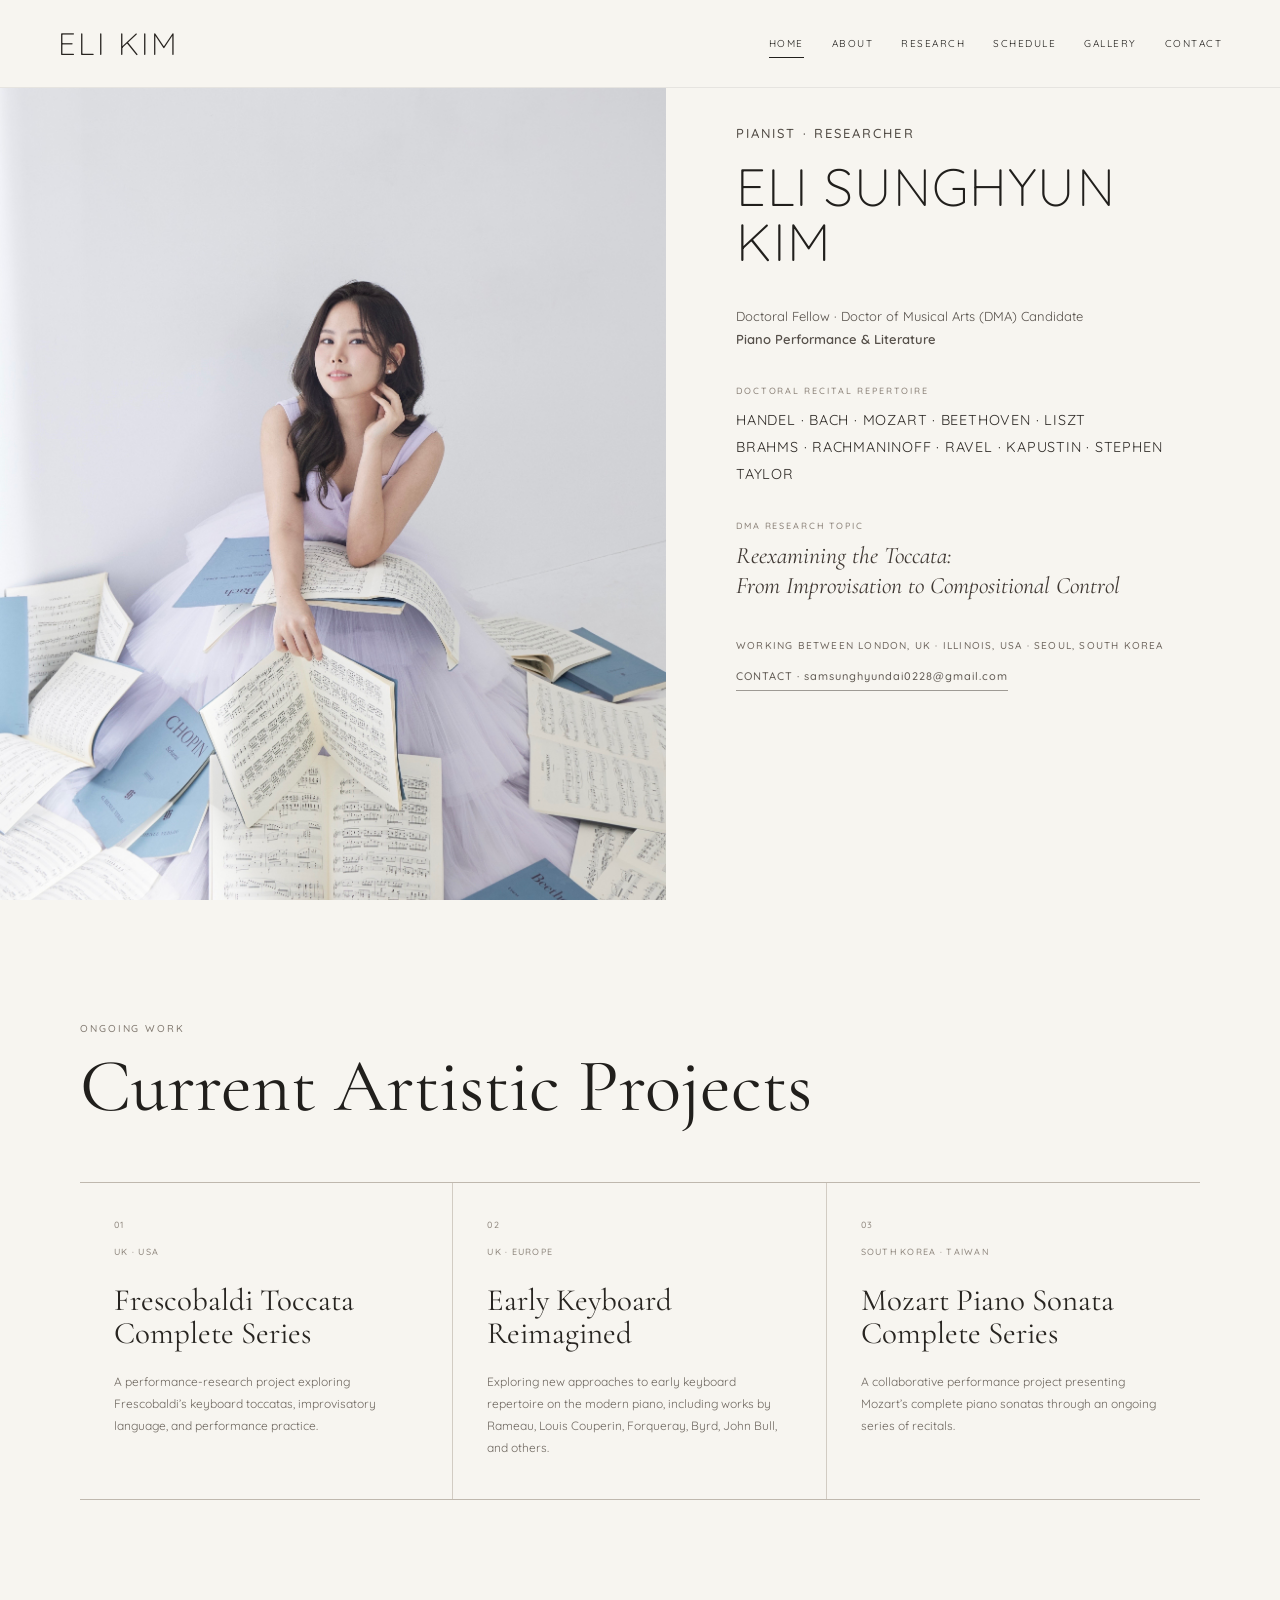
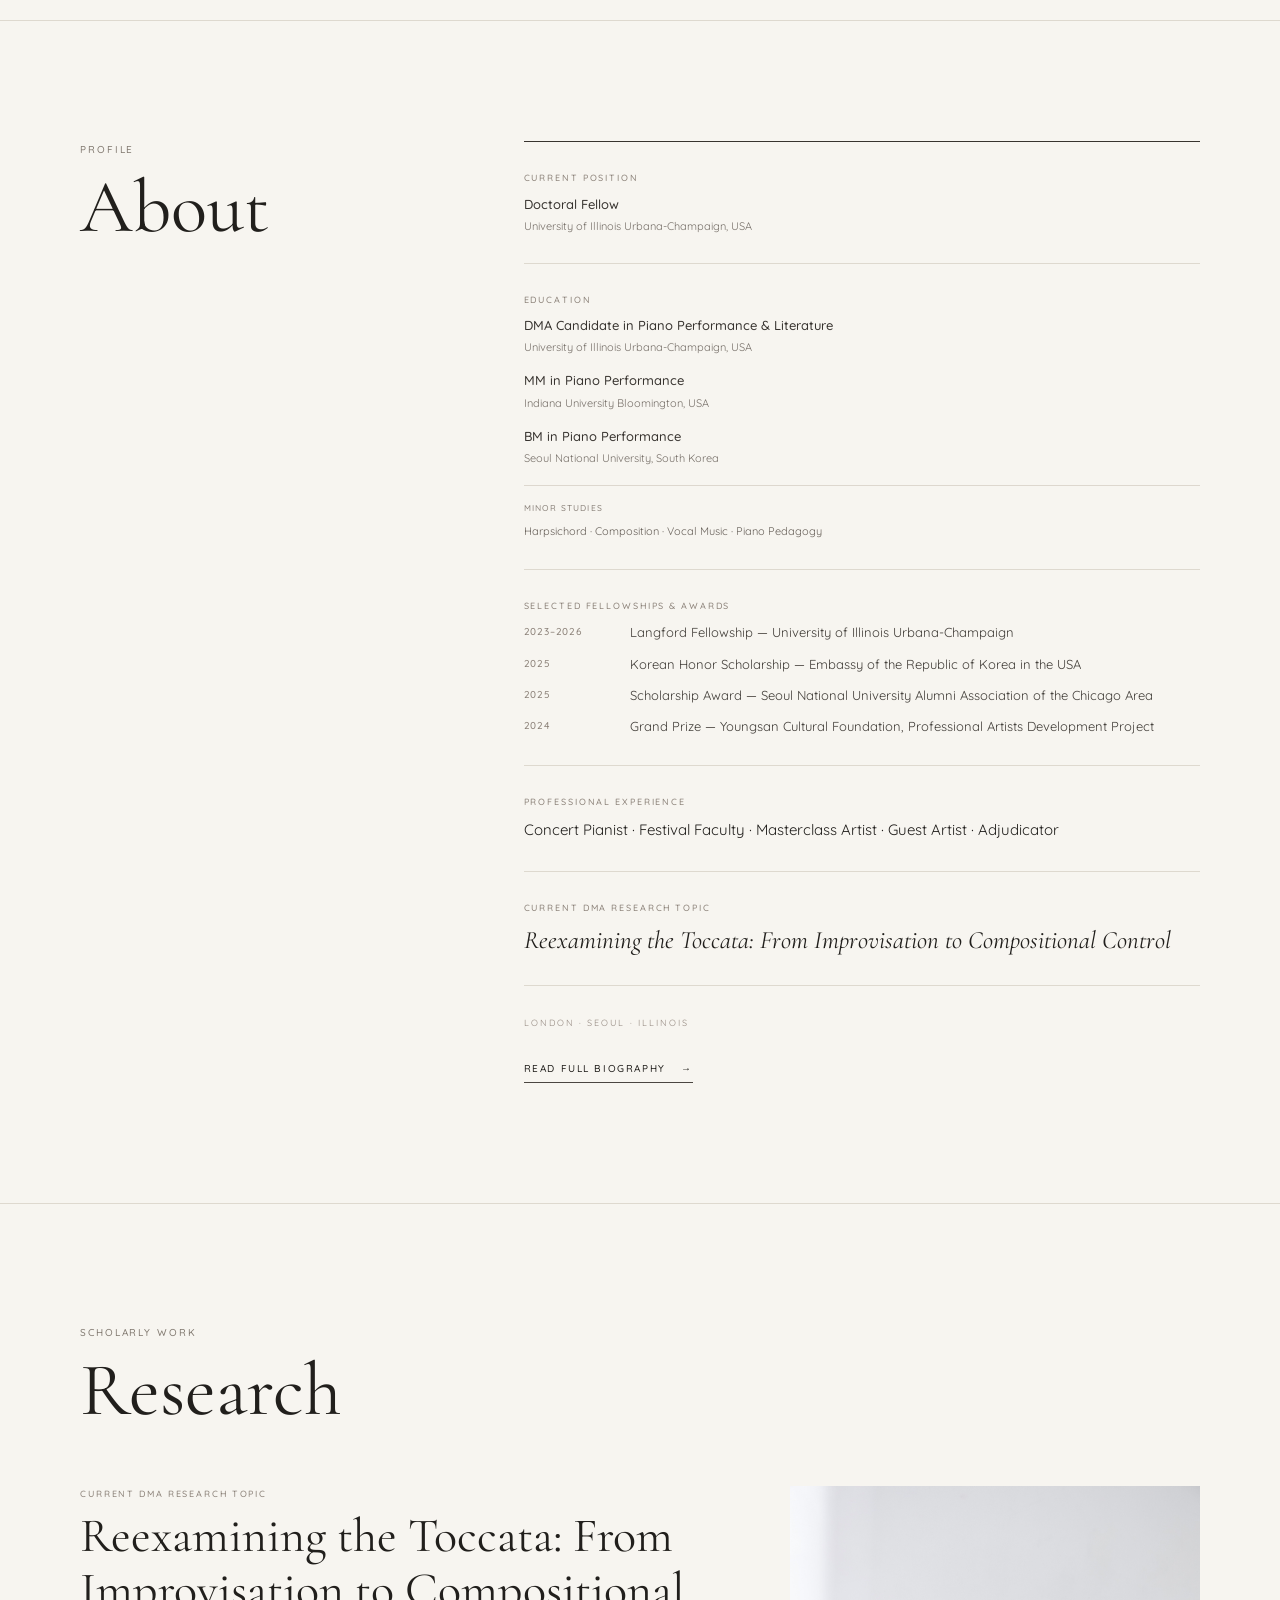
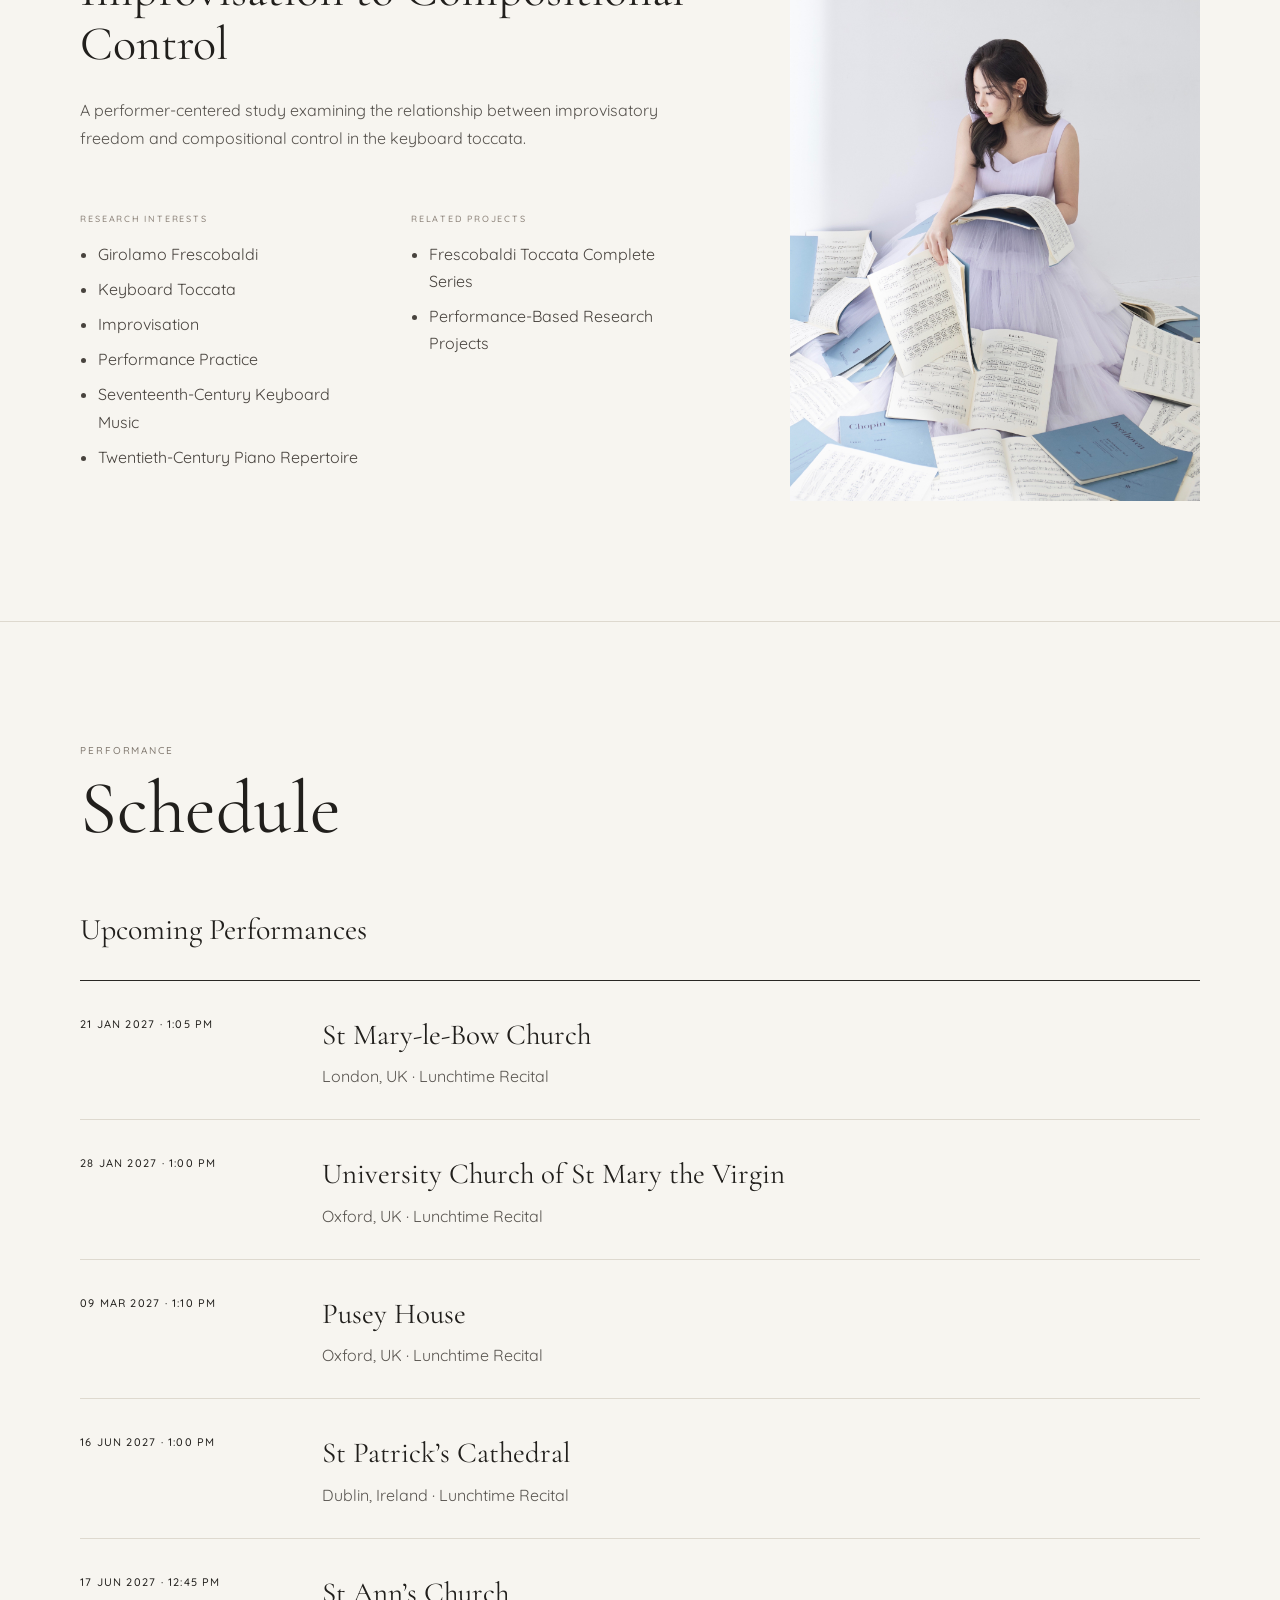
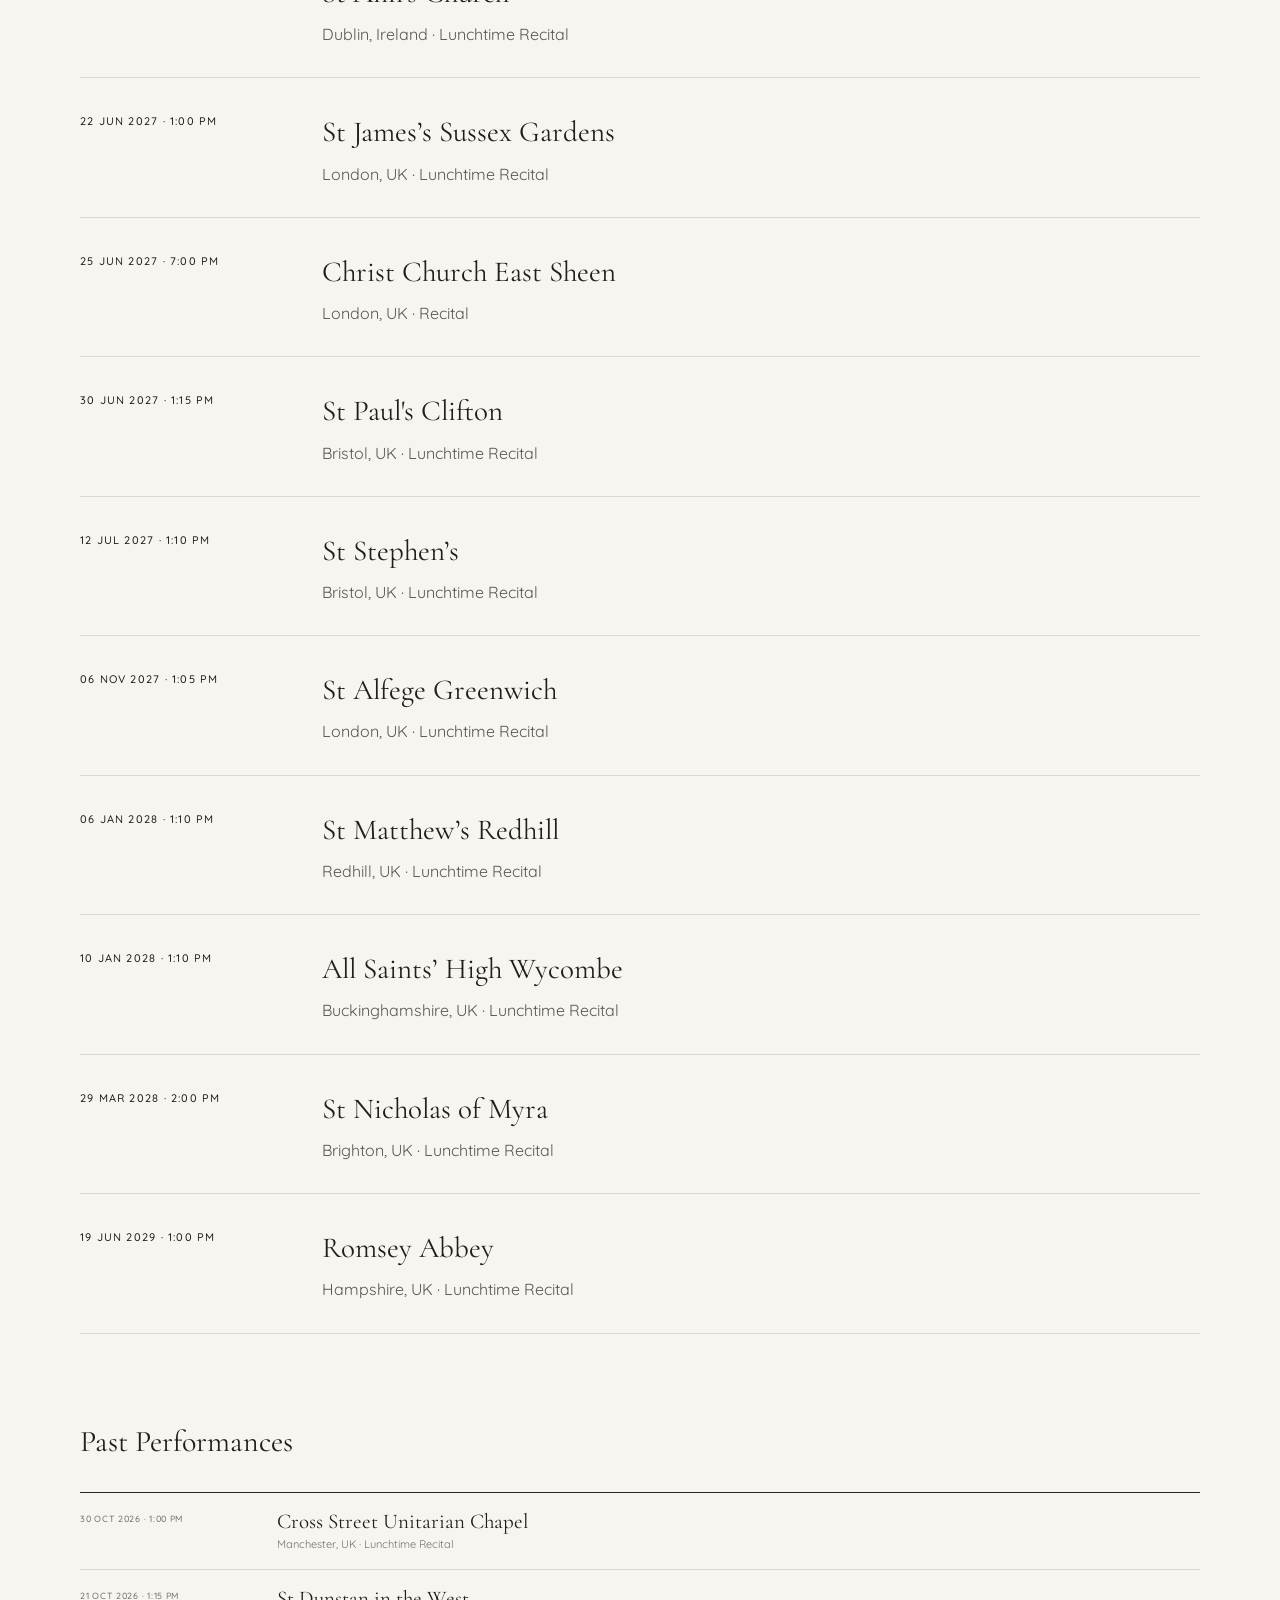
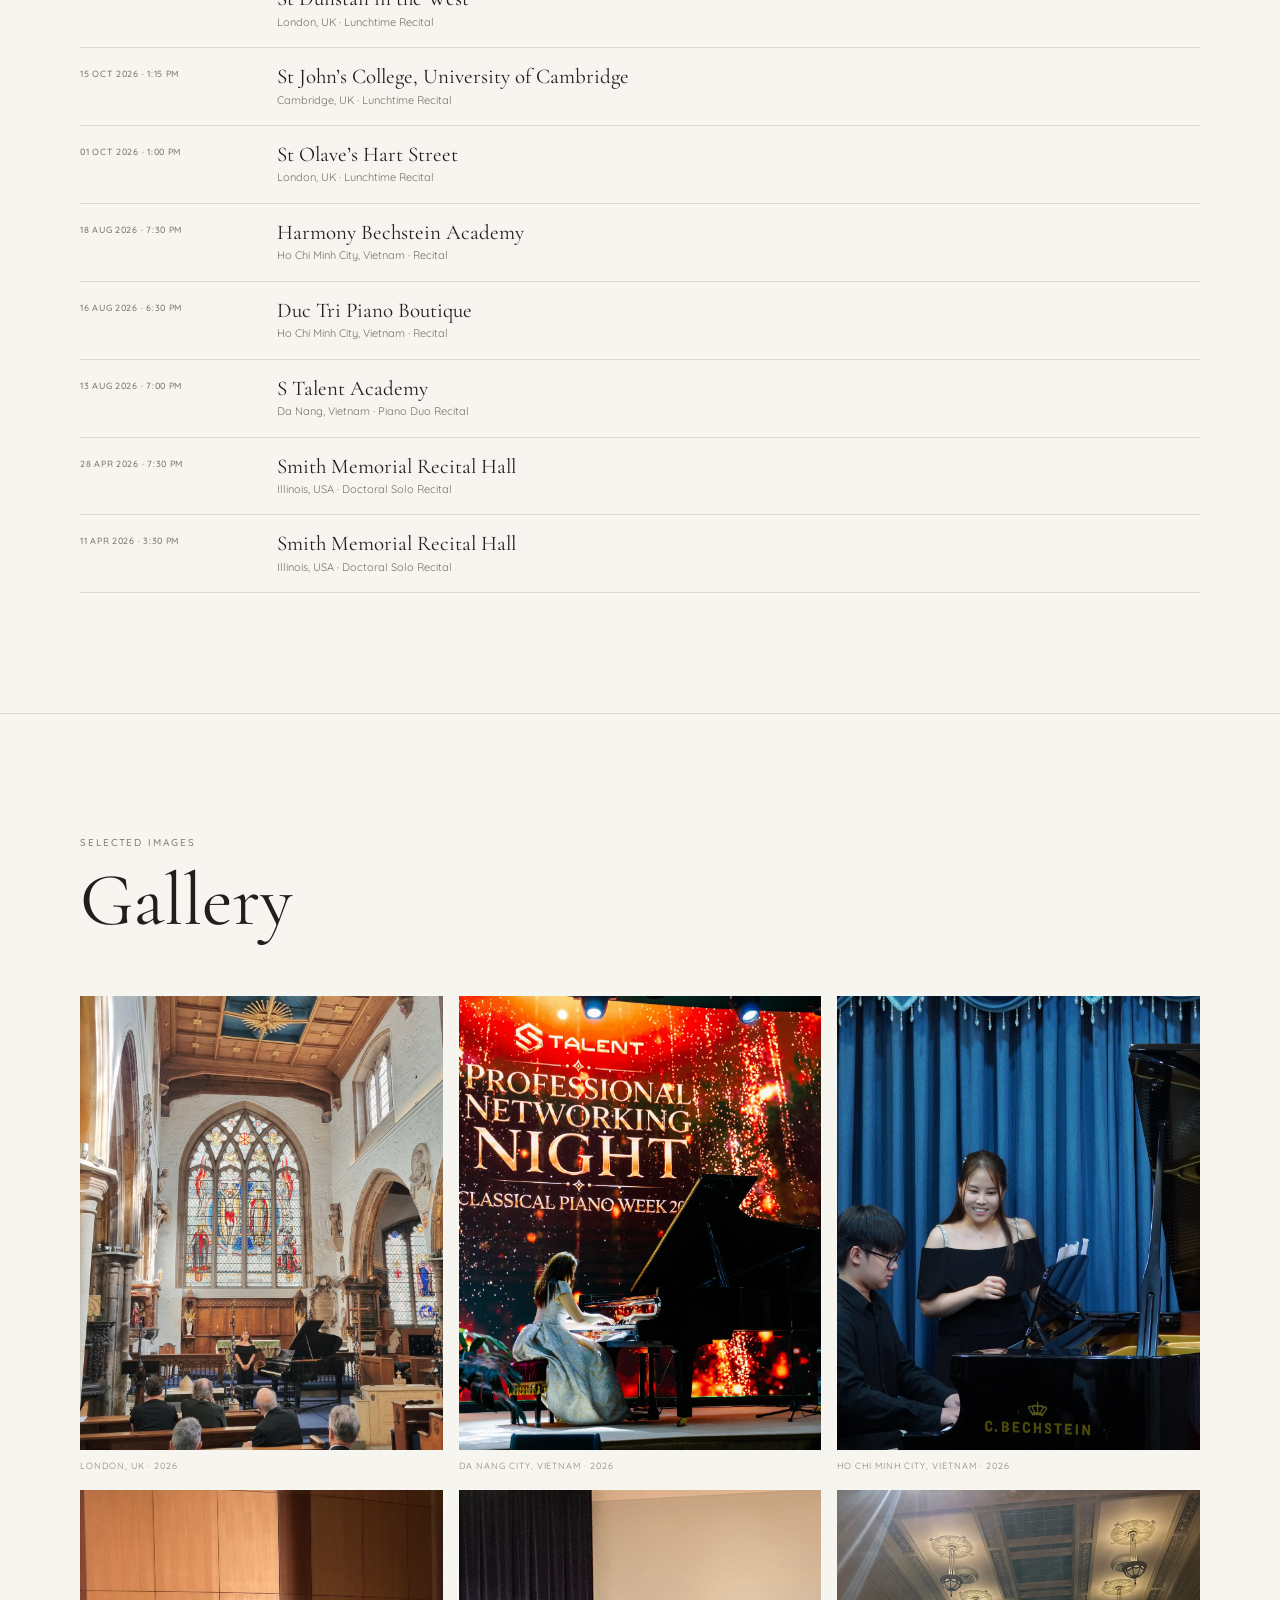
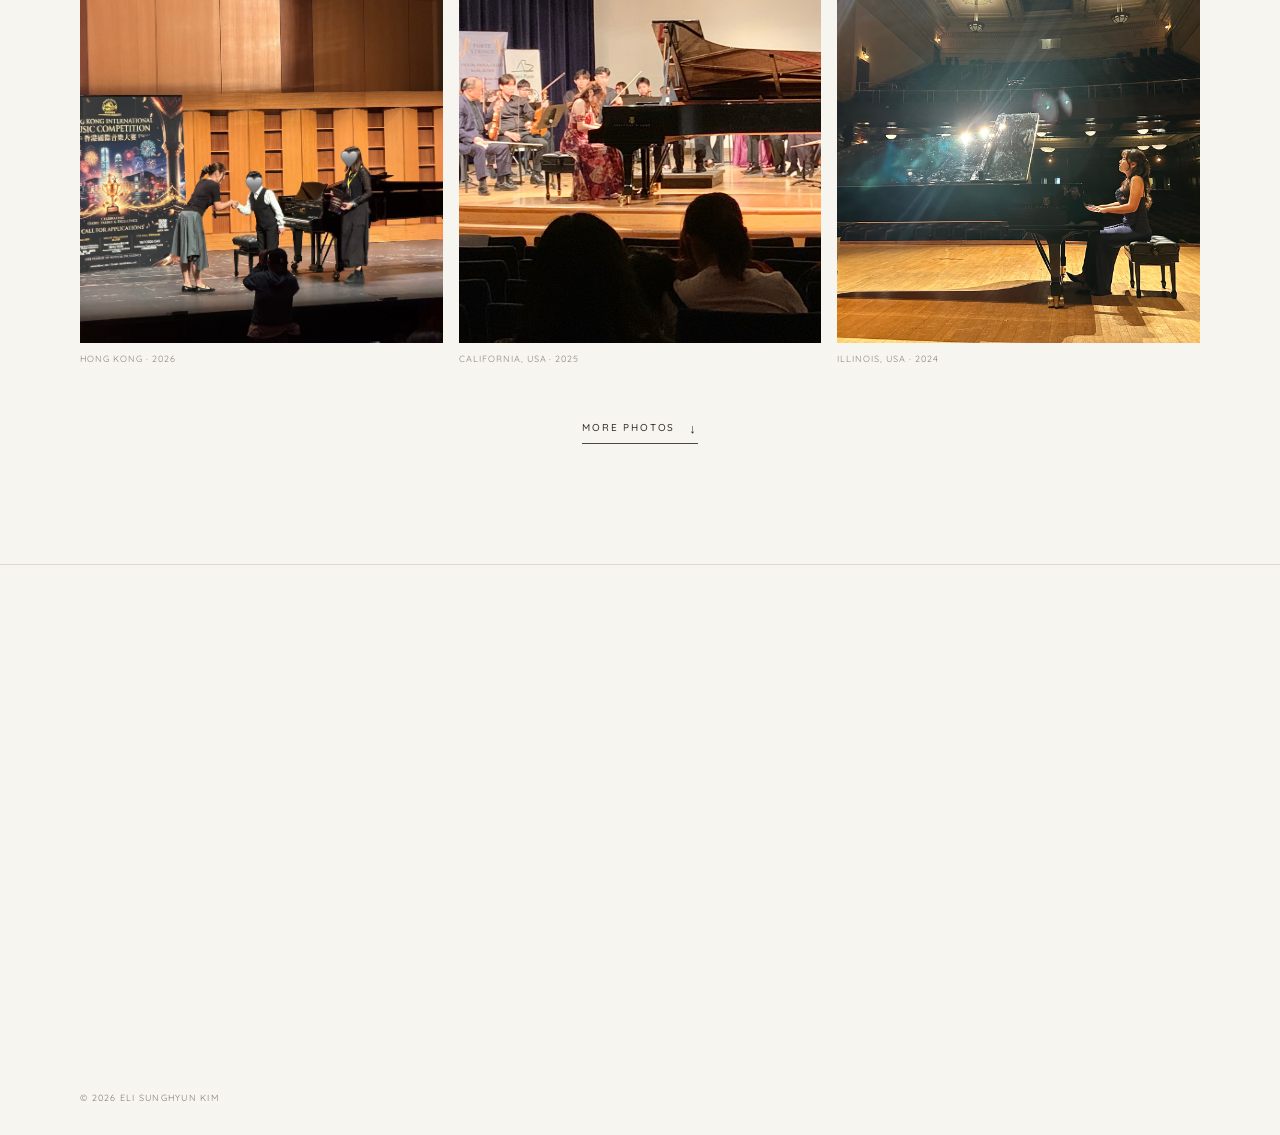
==== commit 32d067f7: "Update index.html" ====
--- a/index.html
+++ b/index.html
@@ -311,24 +311,6 @@
               From Improvisation to Compositional Control
             </em>
 
-          </p>
-
-        </div>
-
-
-
-        <!-- MAIN KEYWORDS -->
-
-        <div class="hero-main-keywords">
-
-          <p class="hero-label">
-            MAIN KEYWORDS
-          </p>
-
-          <p class="hero-keywords">
-            GIROLAMO FRESCOBALDI · KEYBOARD TOCCATA
-            <br>
-            IMPROVISATION · PERFORMANCE PRACTICE
           </p>
 
         </div>
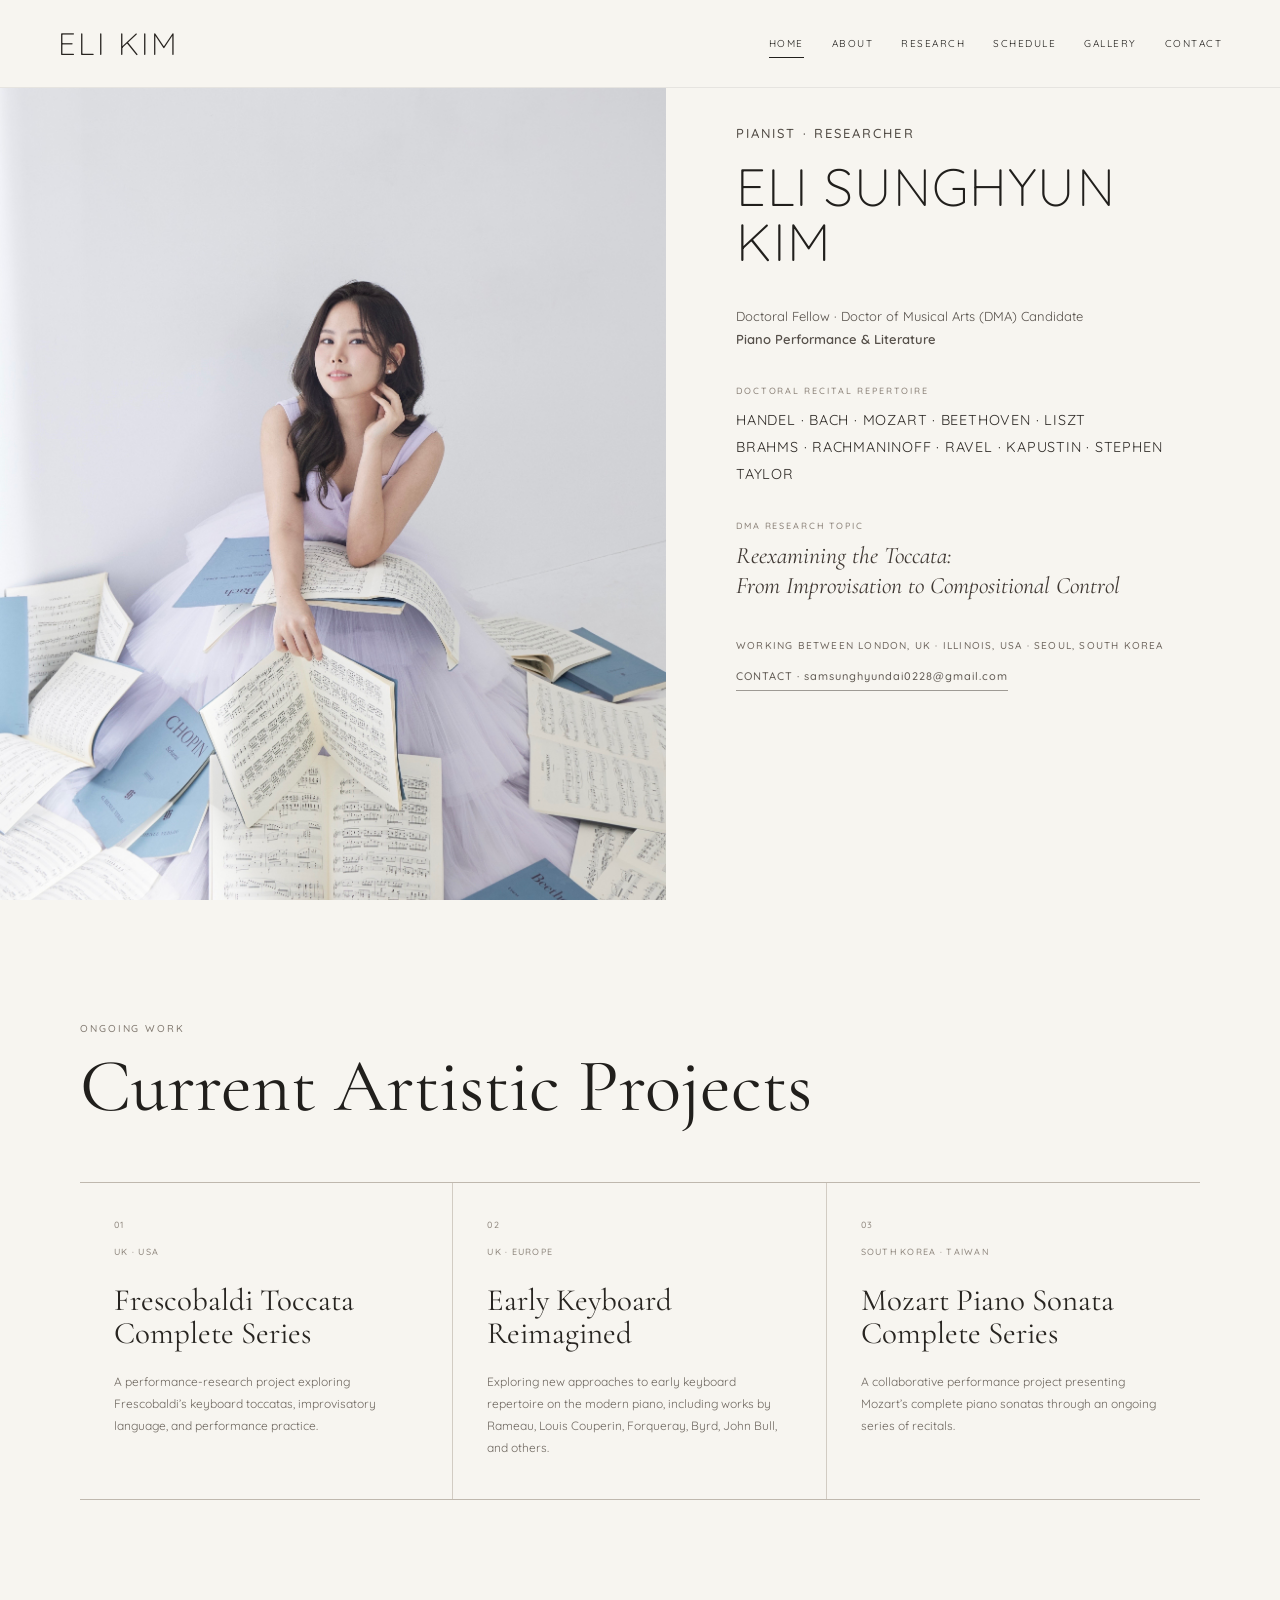
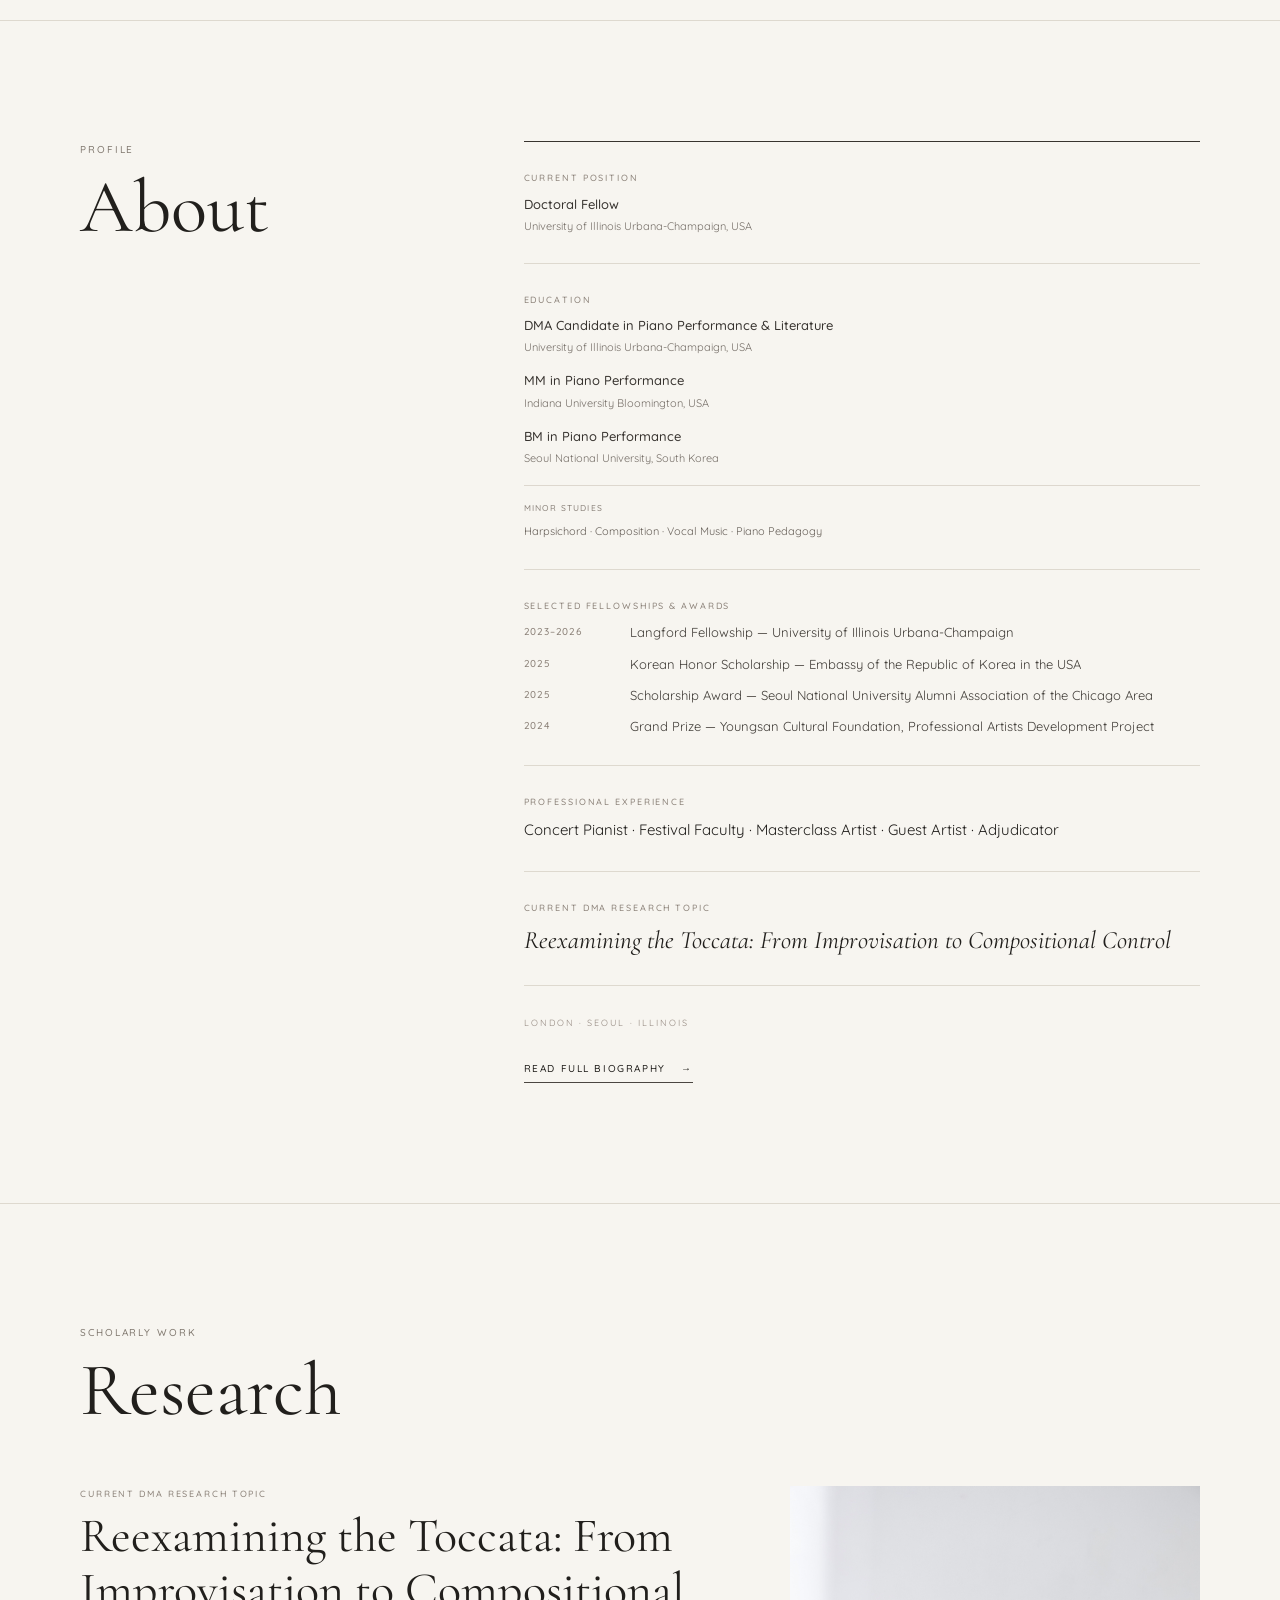
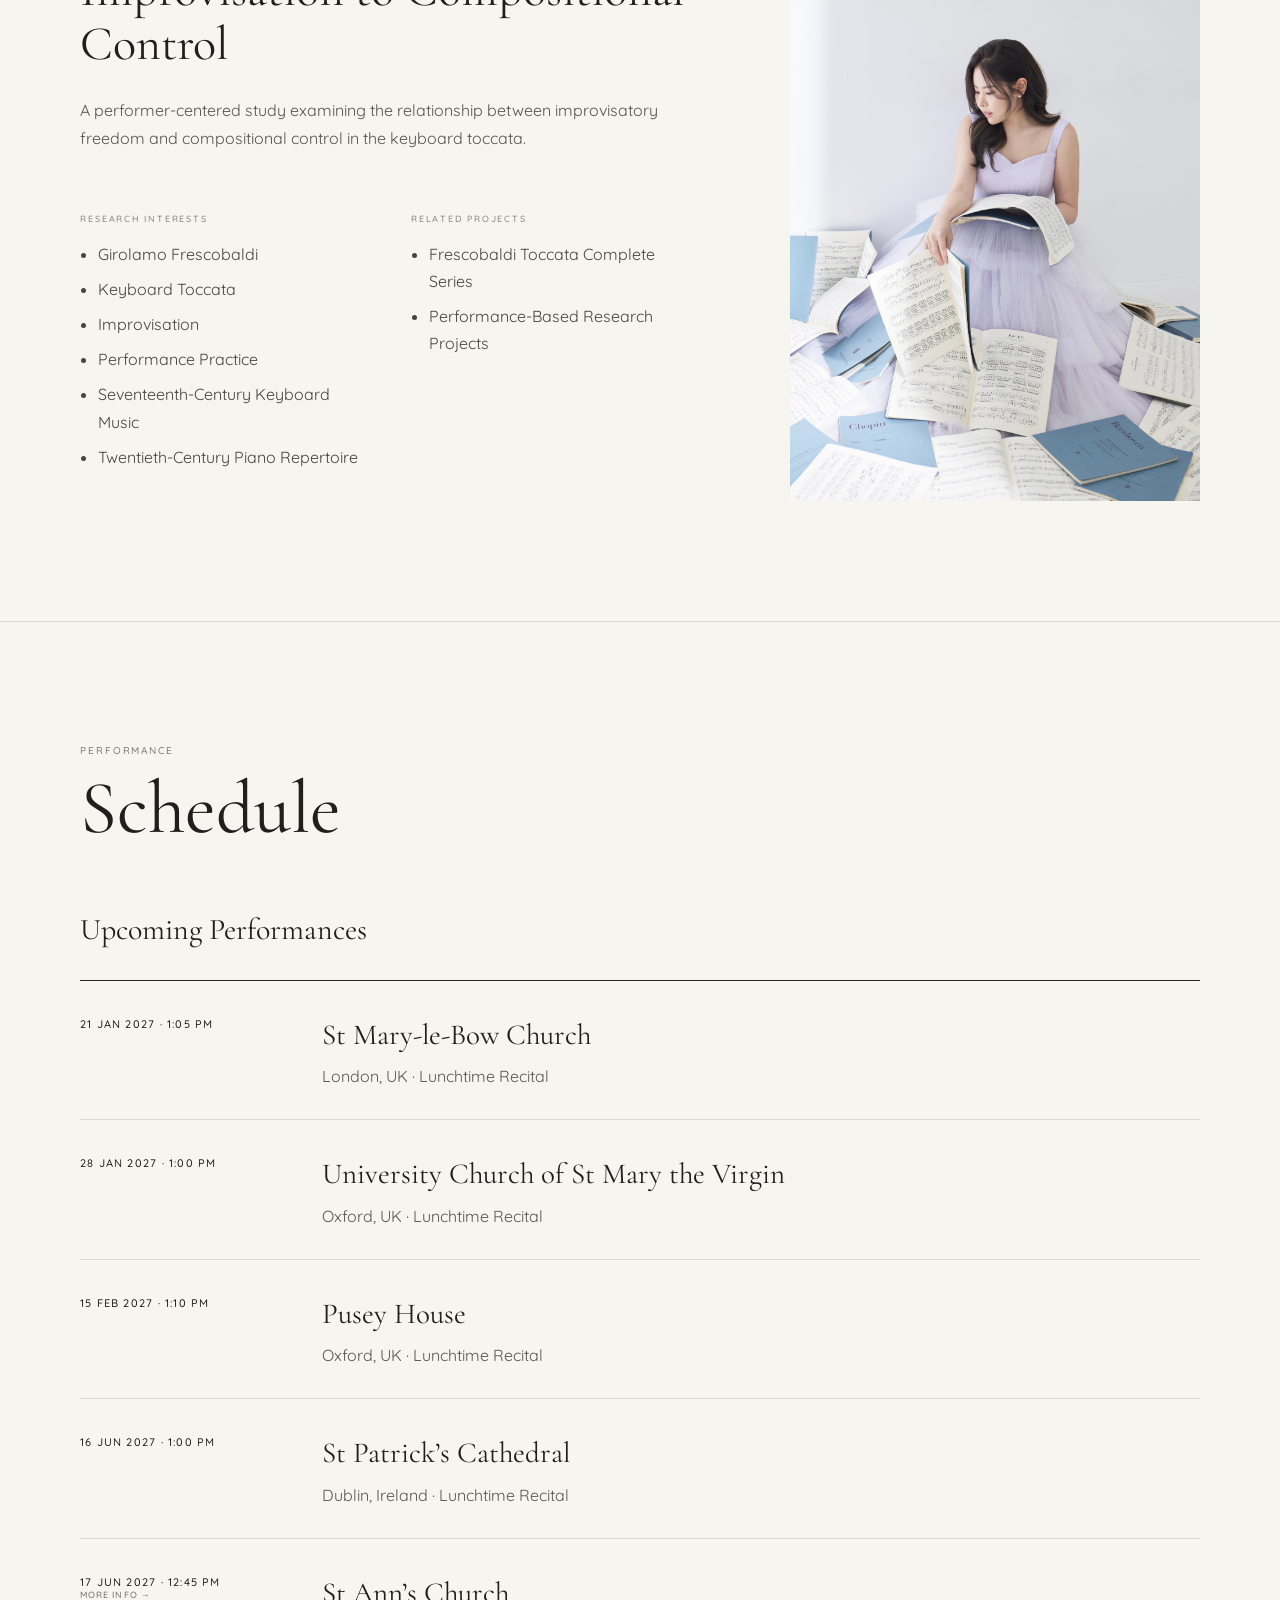
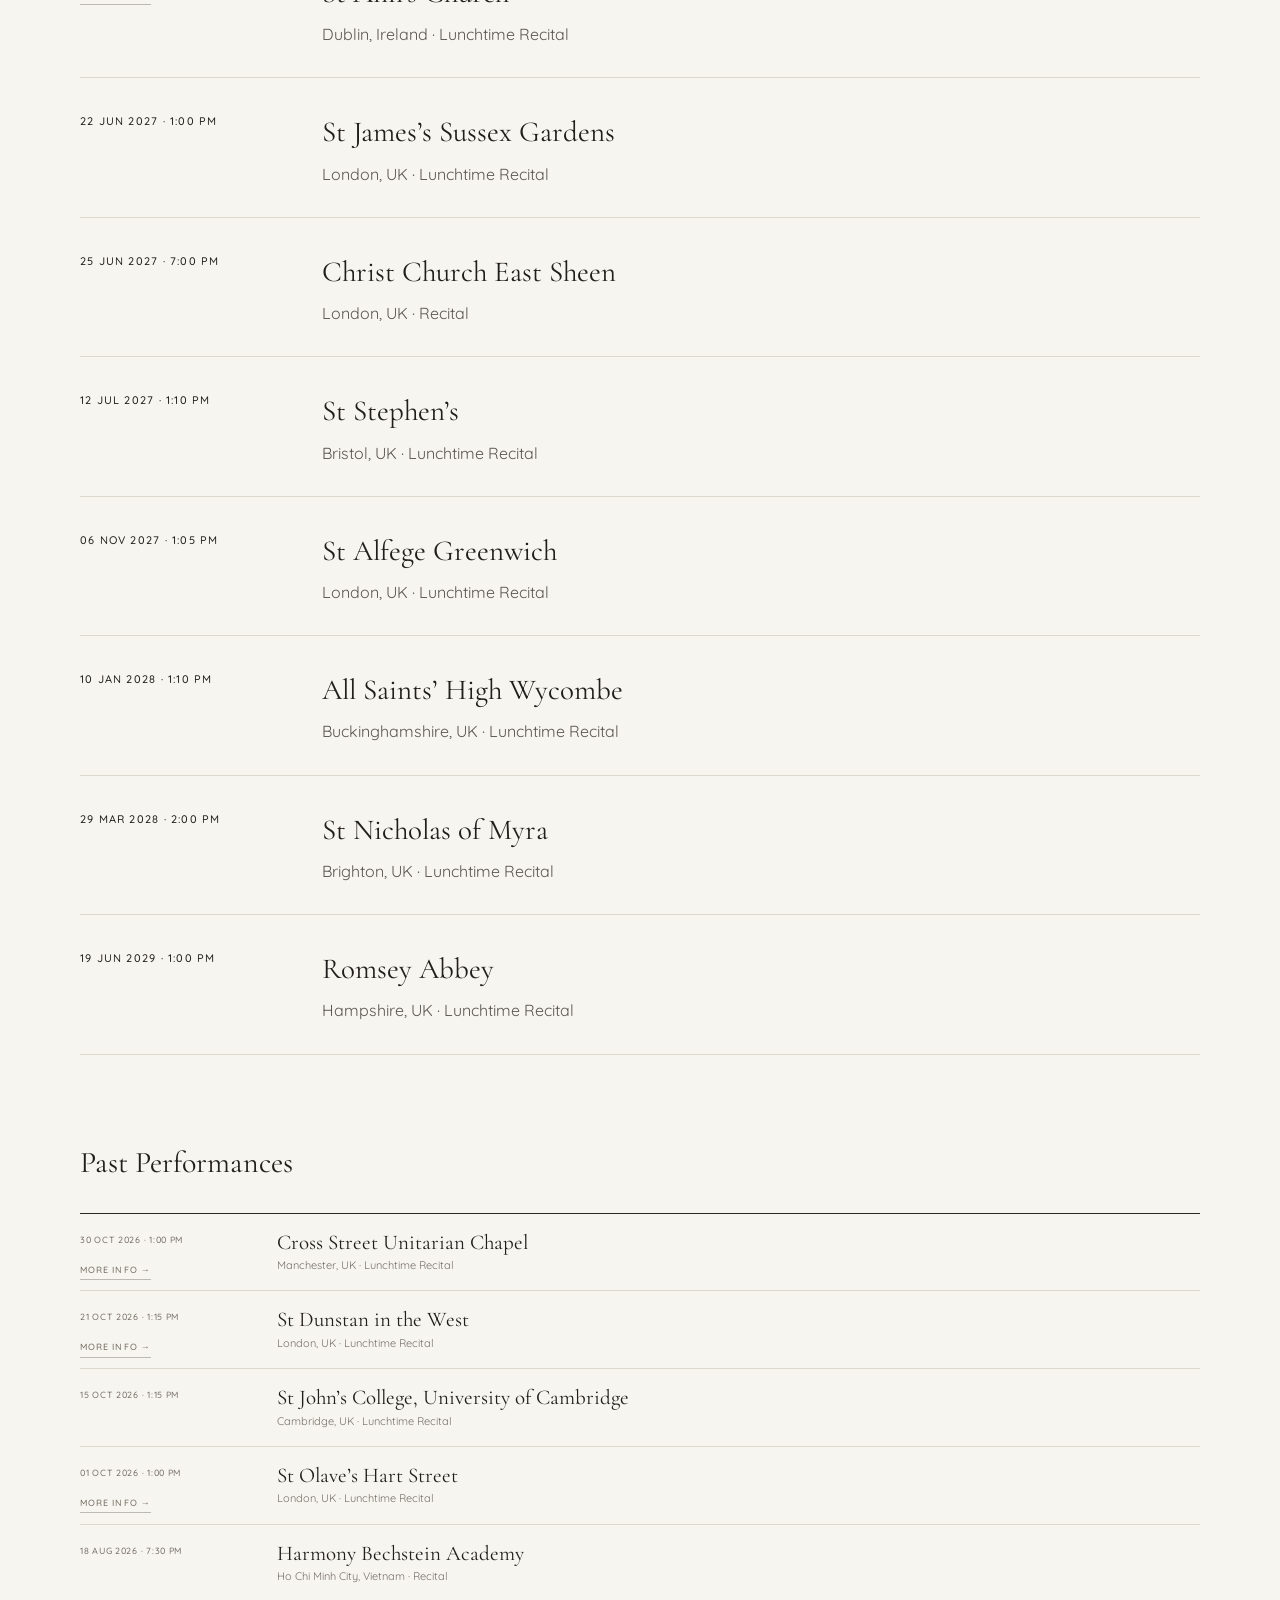
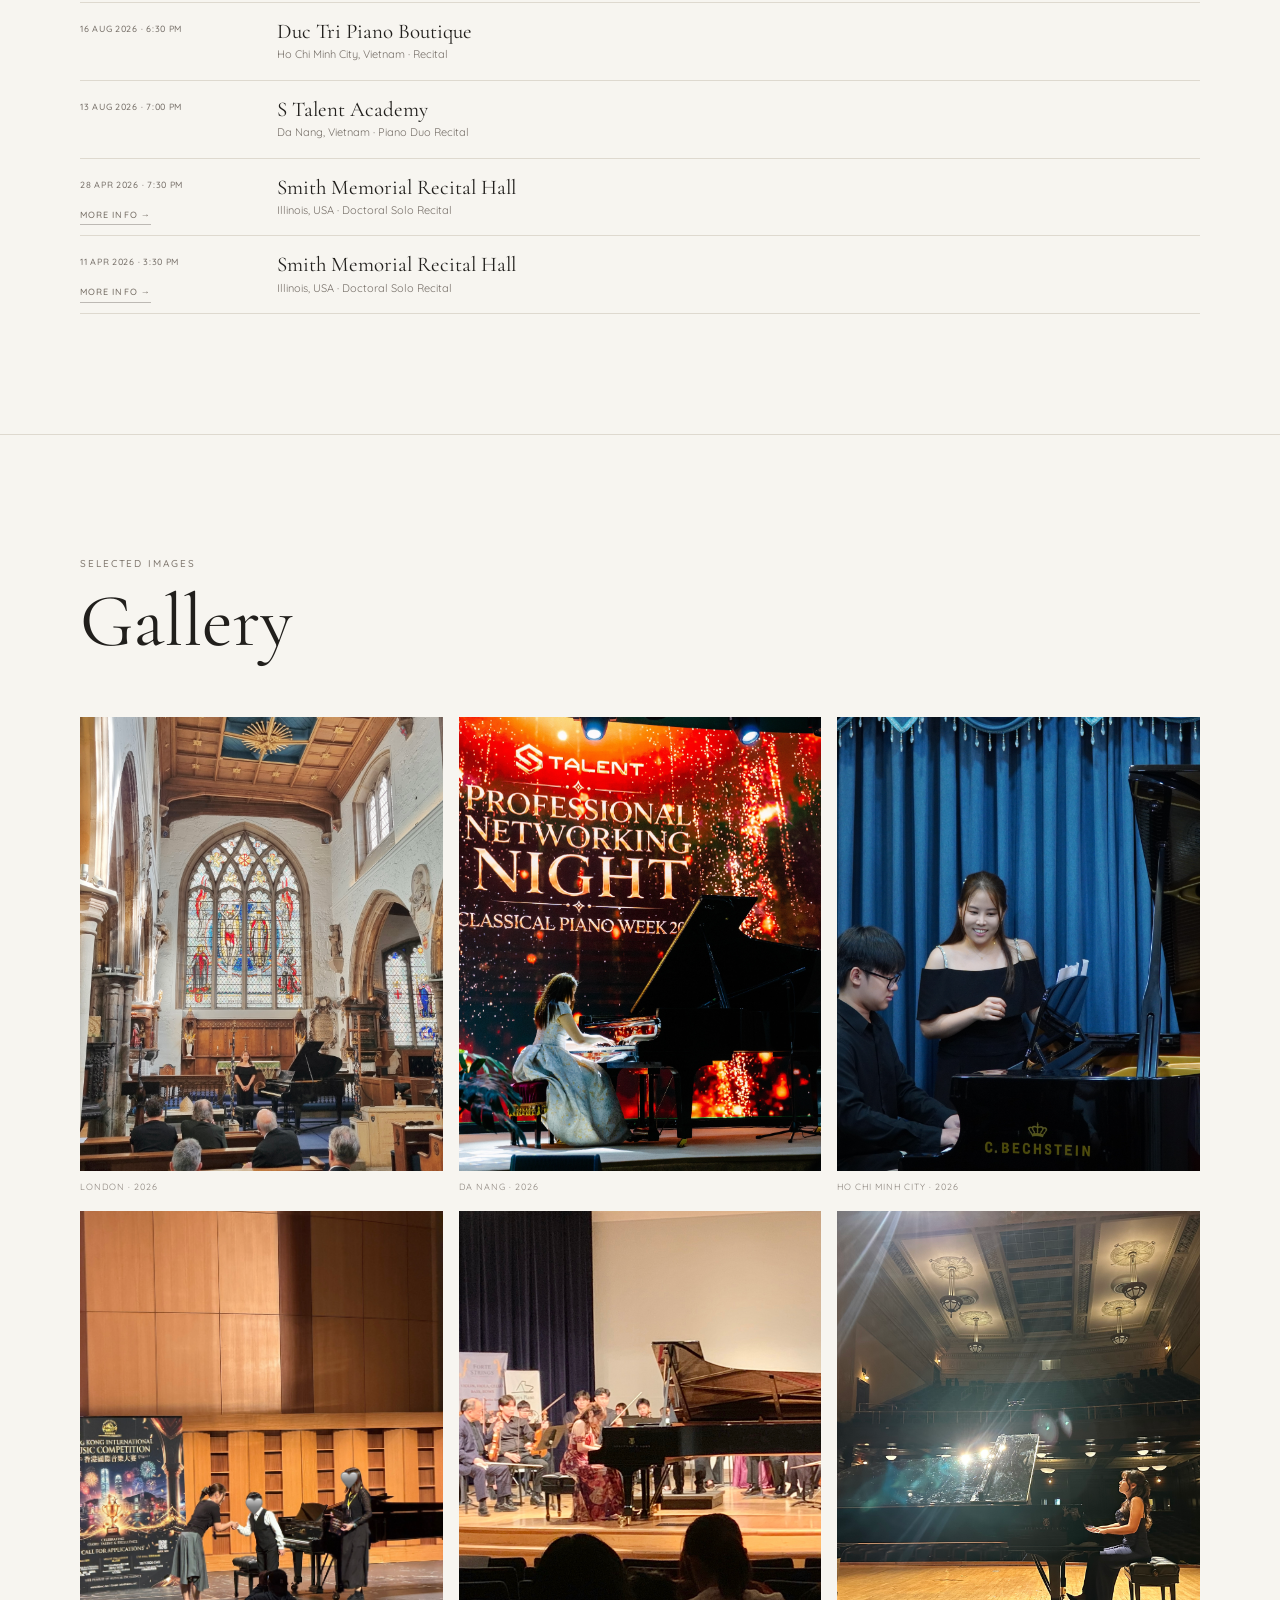
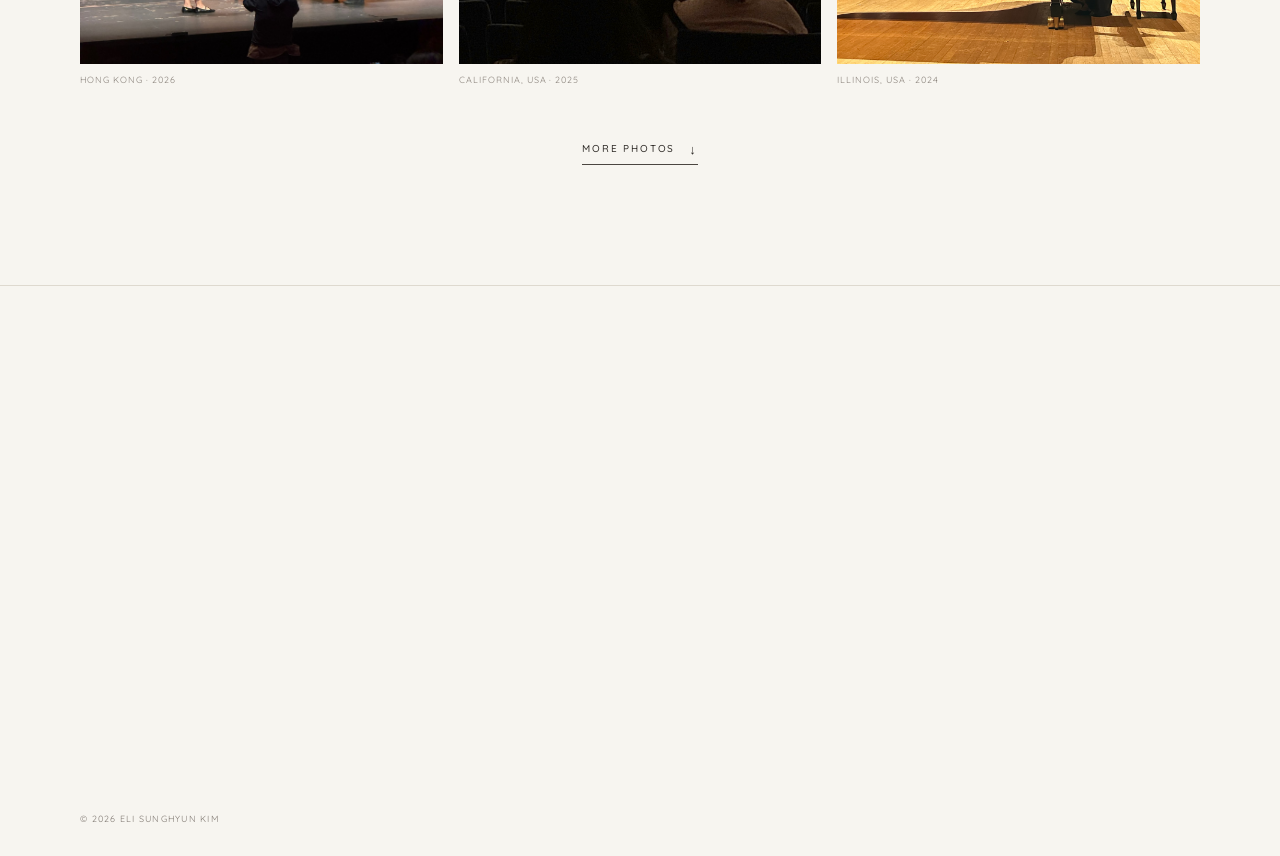
==== commit 44000cdc: "Update index.html" ====
--- a/index.html
+++ b/index.html
@@ -15,7 +15,62 @@
   >
 
   <title>Eli Sunghyun Kim | Pianist &amp; Researcher</title>
-
+<!-- ========================================
+     PERSON STRUCTURED DATA
+========================================= -->
+
+<script type="application/ld+json">
+{
+  "@context": "https://schema.org",
+  "@type": "Person",
+  "@id": "https://elikimpianist.github.io/#person",
+
+  "name": "Eli Sunghyun Kim",
+
+  "alternateName": [
+    "김성현",
+    "Sunghyun Kim"
+  ],
+
+  "url": "https://elikimpianist.github.io/",
+
+  "jobTitle": [
+    "Pianist",
+    "Researcher",
+    "Doctoral Fellow"
+  ],
+
+  "description": "Eli Sunghyun Kim (김성현) is a pianist and researcher, Doctoral Fellow and DMA Candidate in Piano Performance and Literature at the University of Illinois Urbana-Champaign.",
+
+  "affiliation": {
+    "@type": "CollegeOrUniversity",
+    "name": "University of Illinois Urbana-Champaign"
+  },
+
+  "alumniOf": [
+    {
+      "@type": "CollegeOrUniversity",
+      "name": "Seoul National University"
+    },
+    {
+      "@type": "CollegeOrUniversity",
+      "name": "Indiana University"
+    },
+    {
+      "@type": "CollegeOrUniversity",
+      "name": "University of Illinois Urbana-Champaign"
+    }
+  ],
+
+  "sameAs": [
+    "https://www.hkimc.net/jury",
+    "https://music.illinois.edu/about-us/events/sunghyun-kim-doctoral-piano-recital-1-of-2/",
+    "https://music.illinois.edu/about-us/events/sunghyun-kim-doctoral-piano-recital-2-of-2/",
+    "https://saintolave.com/index.php/2026/09/28/lunchtime-concerts-thursday-1-october-eli-sunghyun-kim/",
+    "https://www.stannsrecitals.com/events/eli-sunghyun-kim"
+  ]
+}
+</script>
   <link rel="stylesheet" href="style.css">
 
 
--- a/style.css
+++ b/style.css
@@ -2385,3 +2385,98 @@
   }
 
 }
+
+/* ========================================
+   PERFORMANCE — MORE INFO
+======================================== */
+
+.event-more-info {
+  display: inline-block;
+
+  padding-bottom: 2px;
+
+  border-bottom: 1px solid rgba(80, 73, 66, 0.35);
+
+  font-family: "Quicksand", sans-serif;
+
+  font-size: 9px;
+
+  font-weight: 500;
+
+  letter-spacing: 0.12em;
+
+  text-decoration: none;
+
+  color: #716960;
+
+  transition:
+    color 0.25s ease,
+    border-color 0.25s ease;
+}
+
+
+.event-more-info:hover {
+  color: #292521;
+
+  border-color: #292521;
+}
+
+
+
+/* ========================================
+   DESKTOP
+   MORE INFO BELOW DATE
+======================================== */
+
+@media (min-width: 761px) {
+
+  .event {
+    position: relative;
+  }
+
+
+  .event-more-info {
+    position: absolute;
+
+    left: 0;
+    right: auto;
+
+    top: 48px;
+
+    margin: 0;
+
+    transform: none;
+  }
+
+}
+
+
+
+/* ========================================
+   MOBILE
+   MORE INFO BESIDE DATE
+======================================== */
+
+@media (max-width: 760px) {
+
+  .event {
+    position: relative;
+  }
+
+
+  .event-more-info {
+    position: absolute;
+
+    top: 0;
+
+    right: 0;
+    left: auto;
+
+    margin: 0;
+
+    transform: none;
+
+    font-size: 8px;
+  }
+
+}
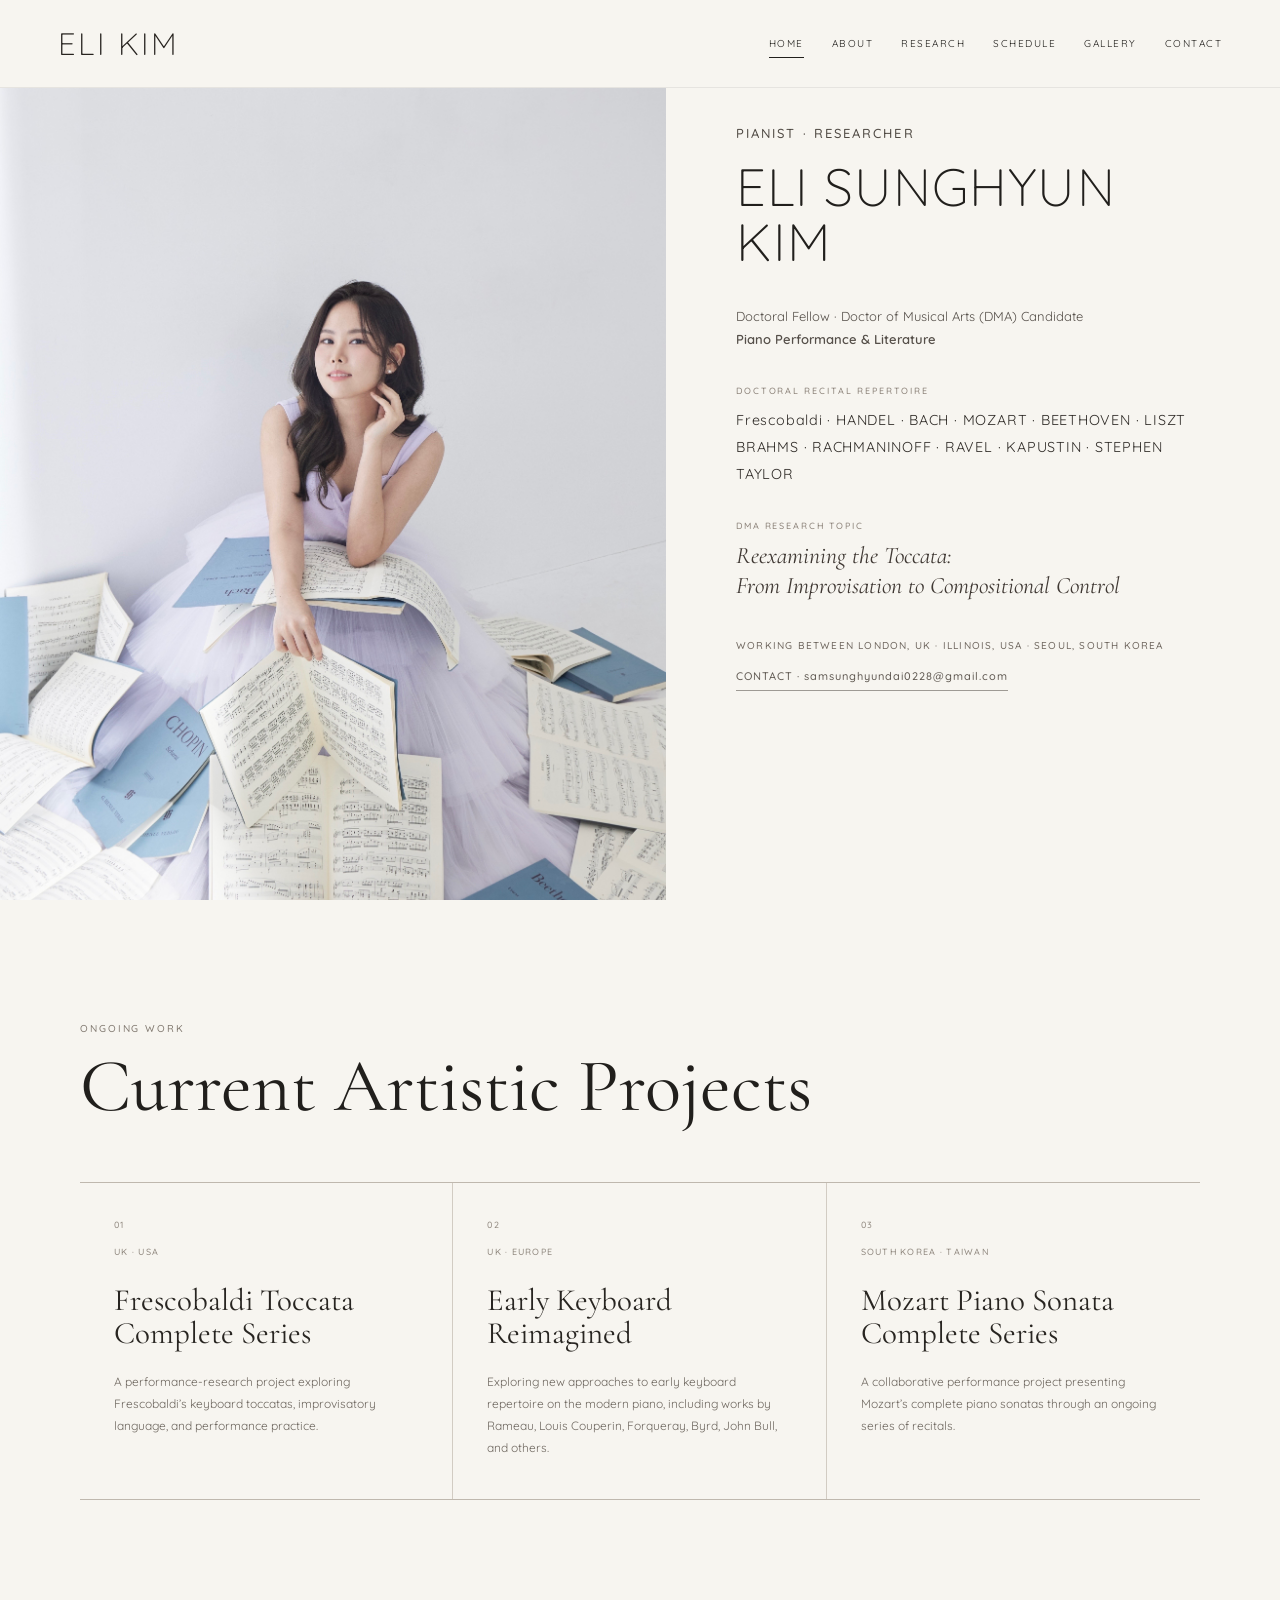
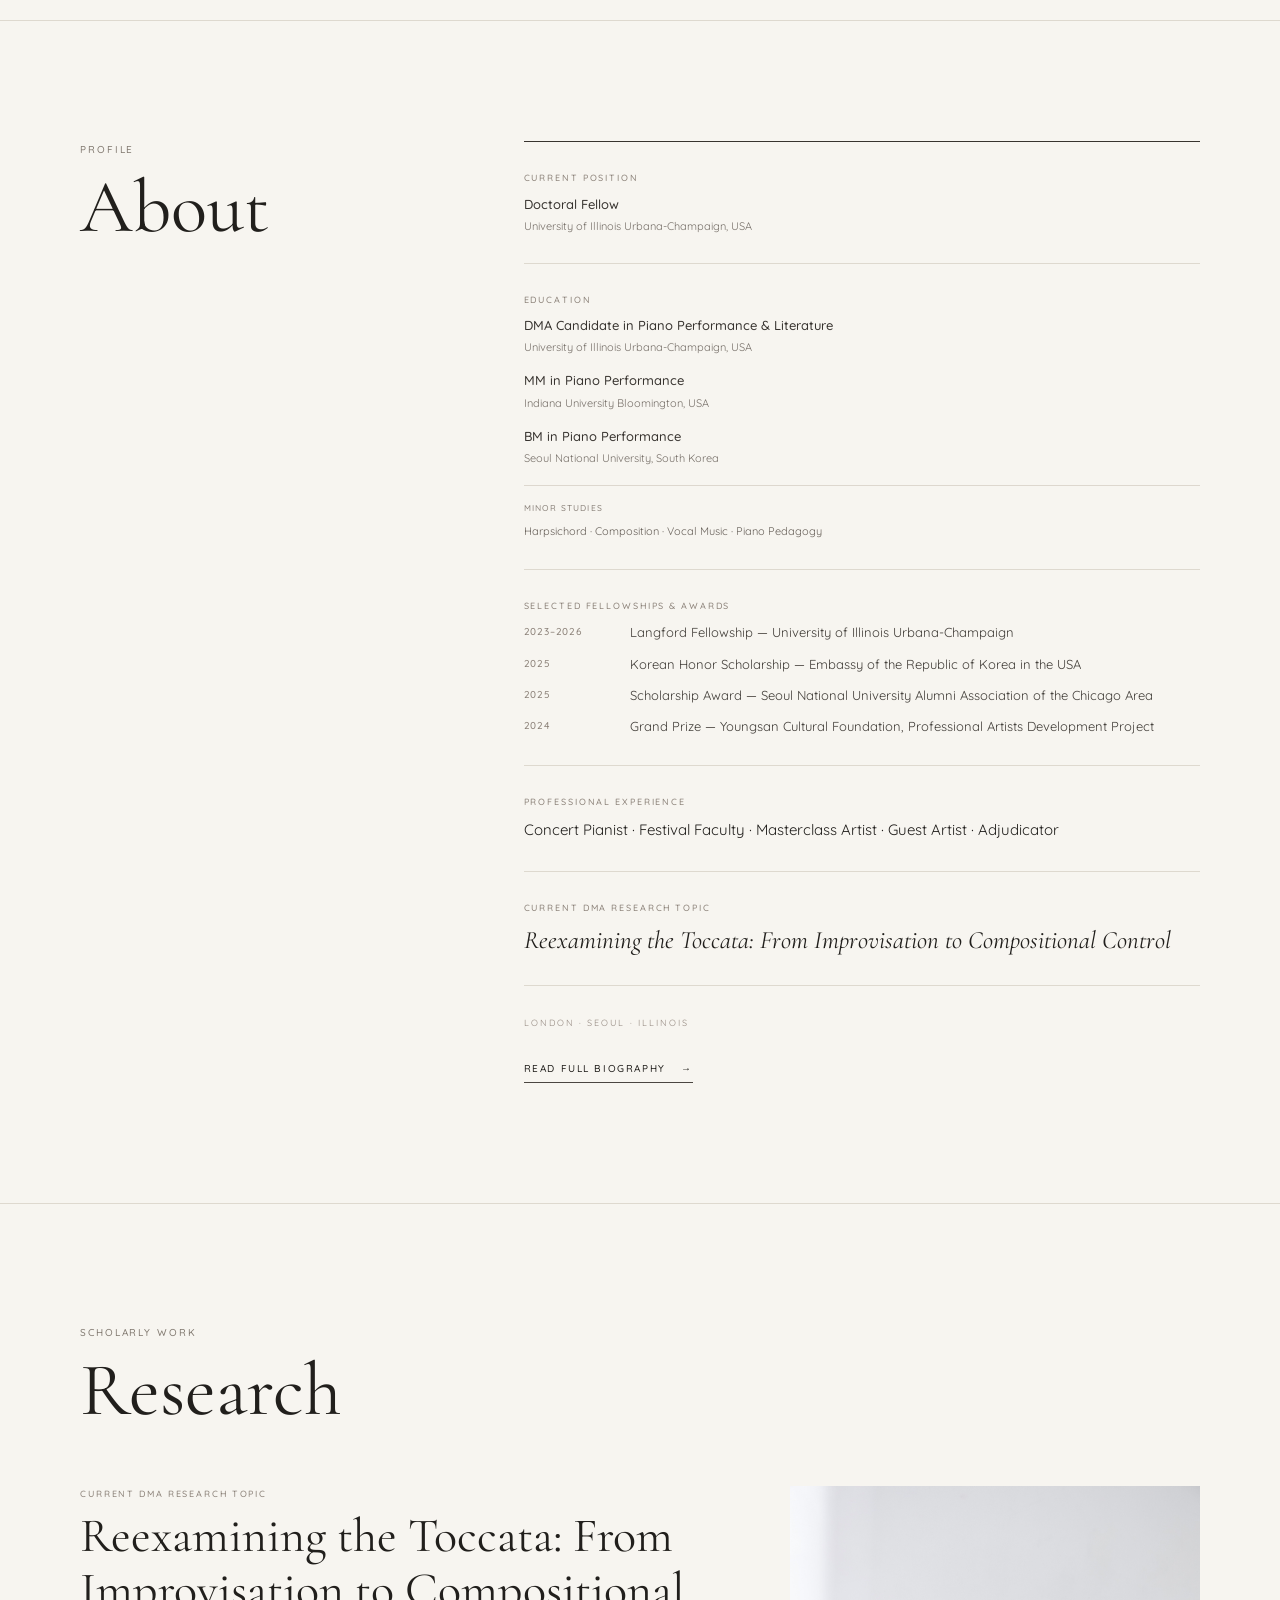
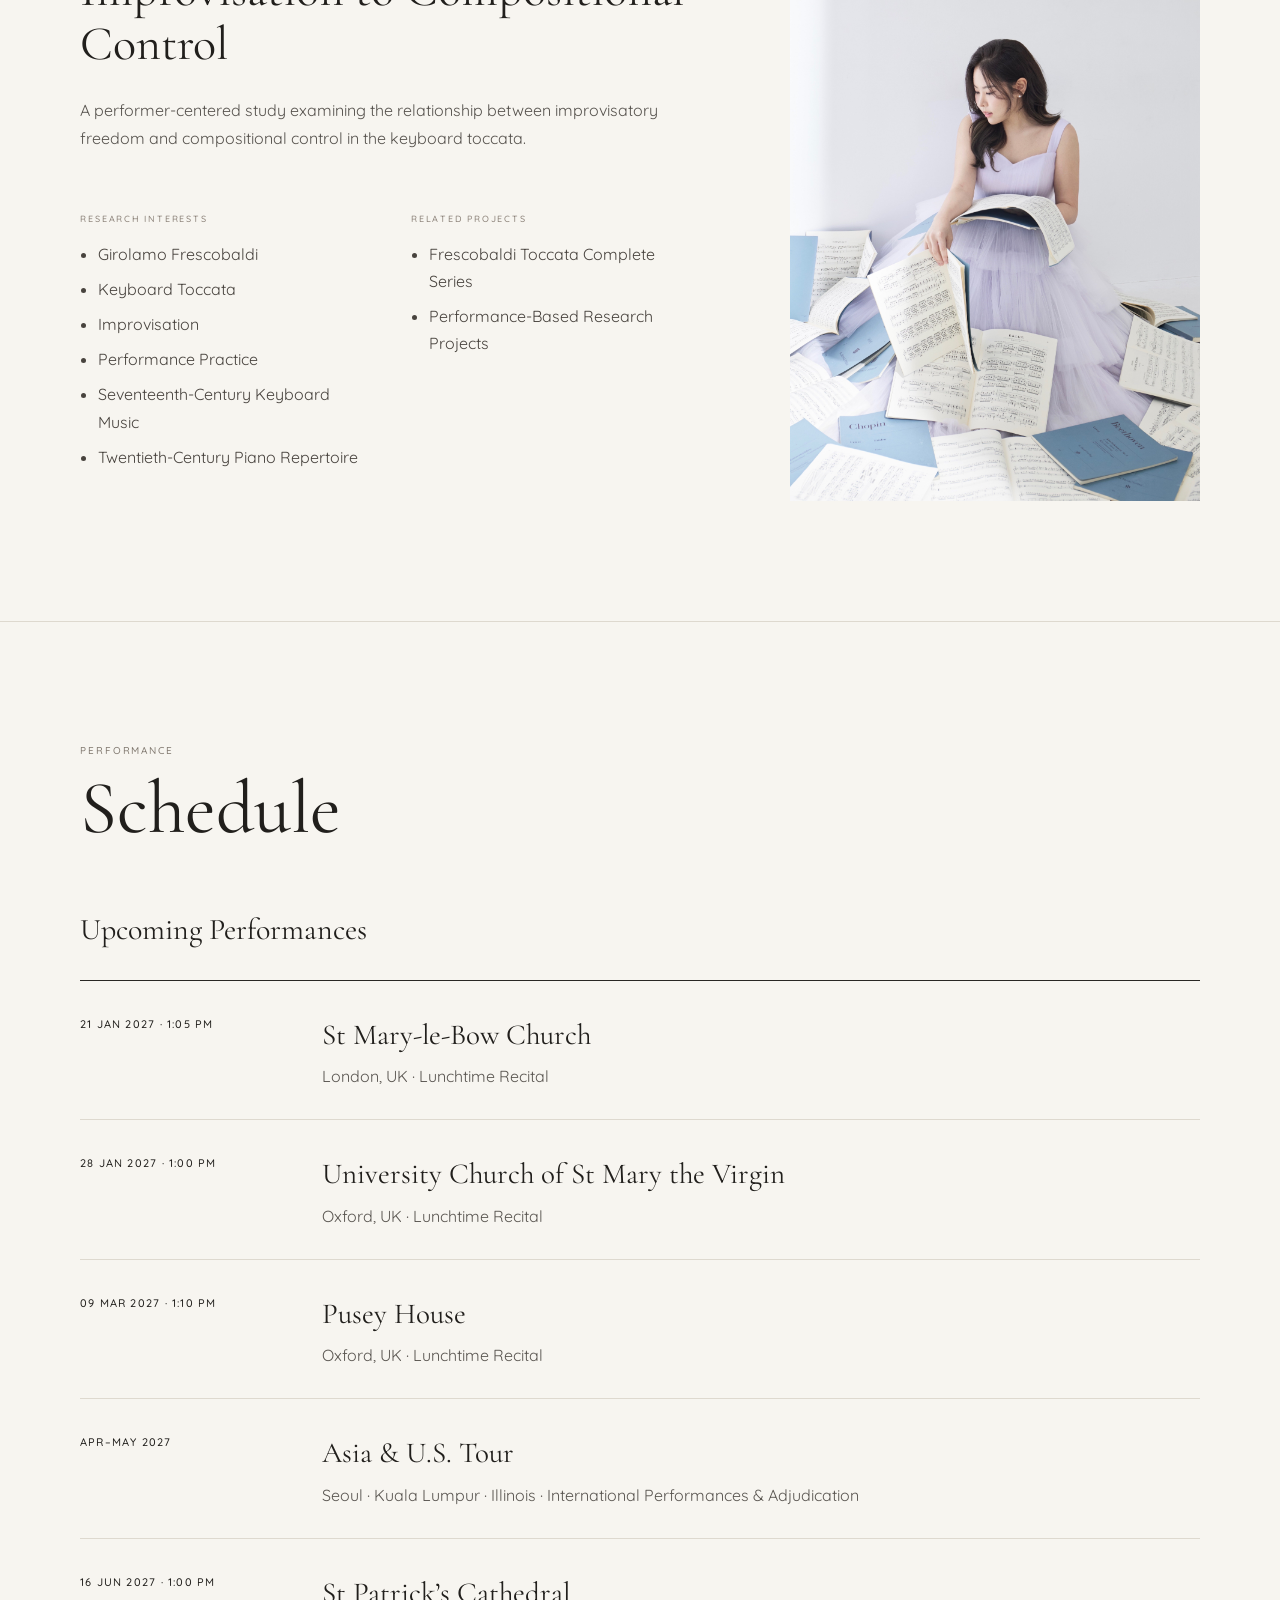
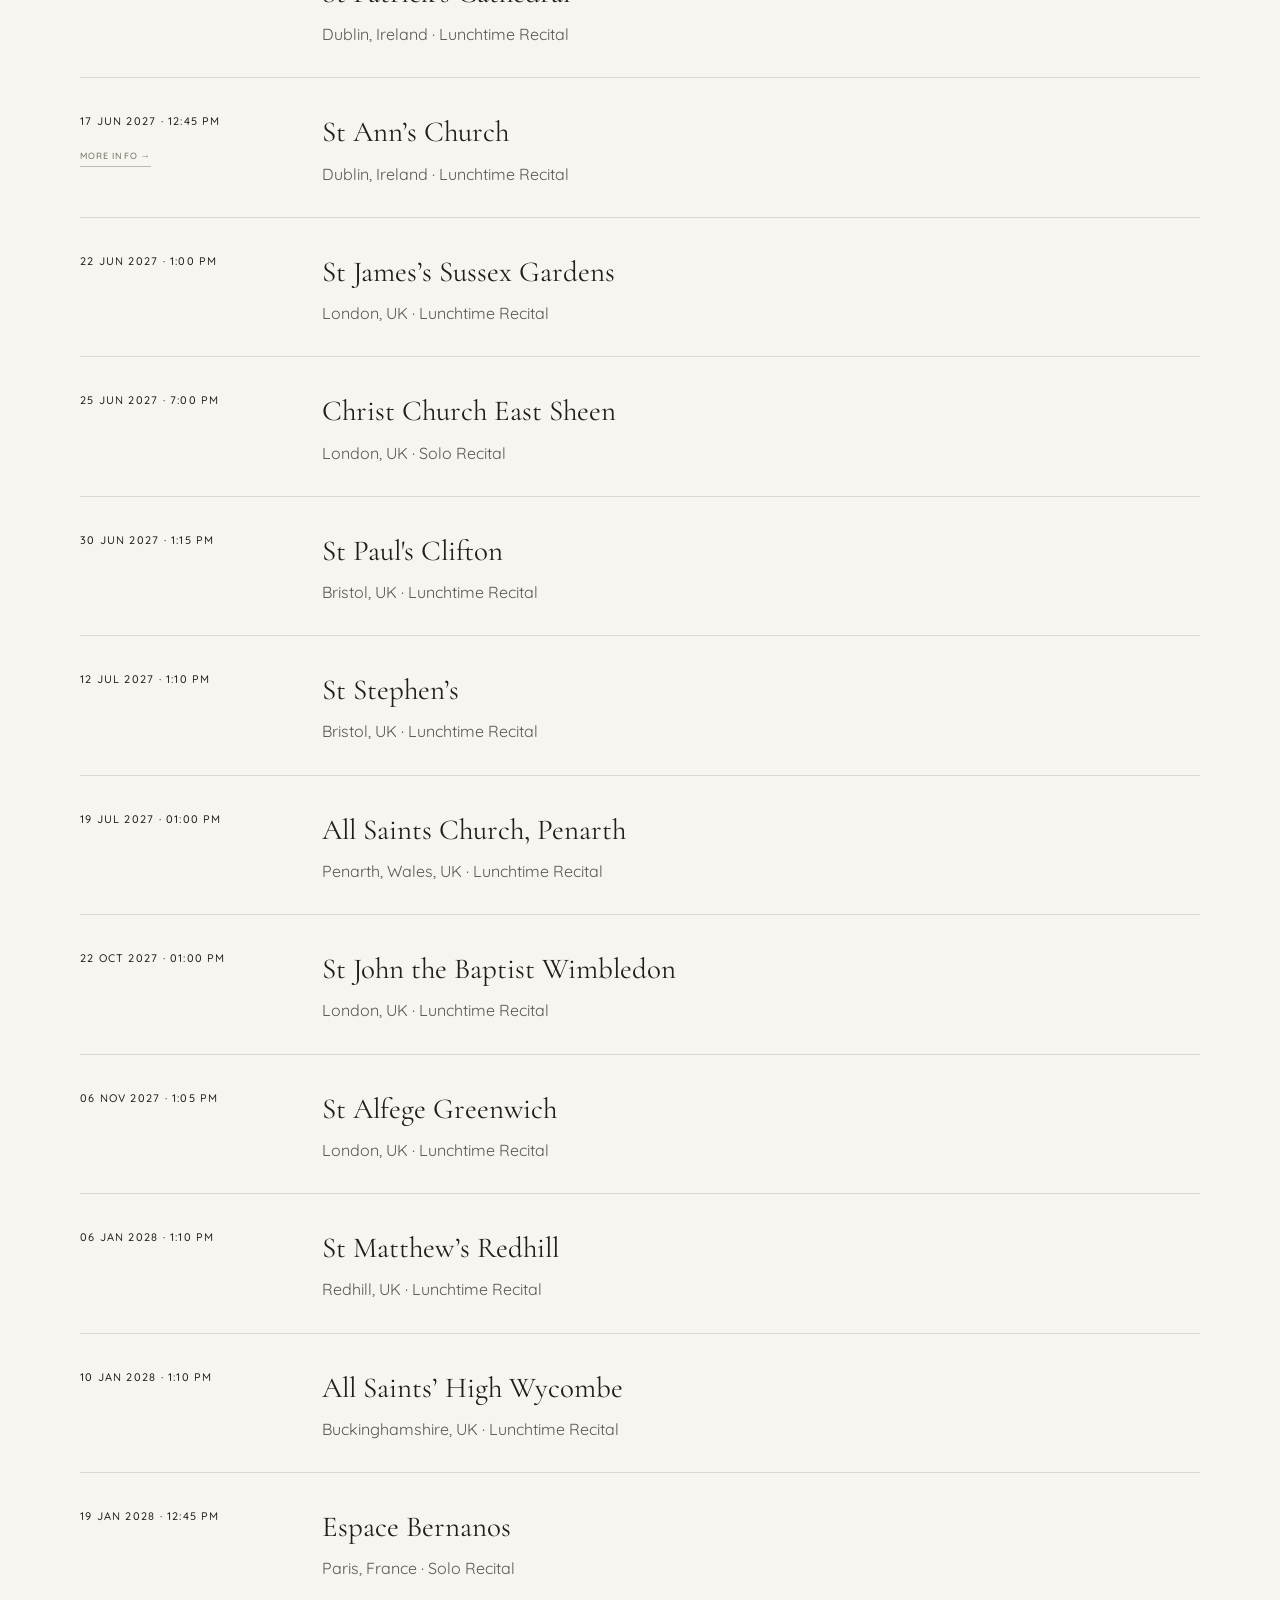
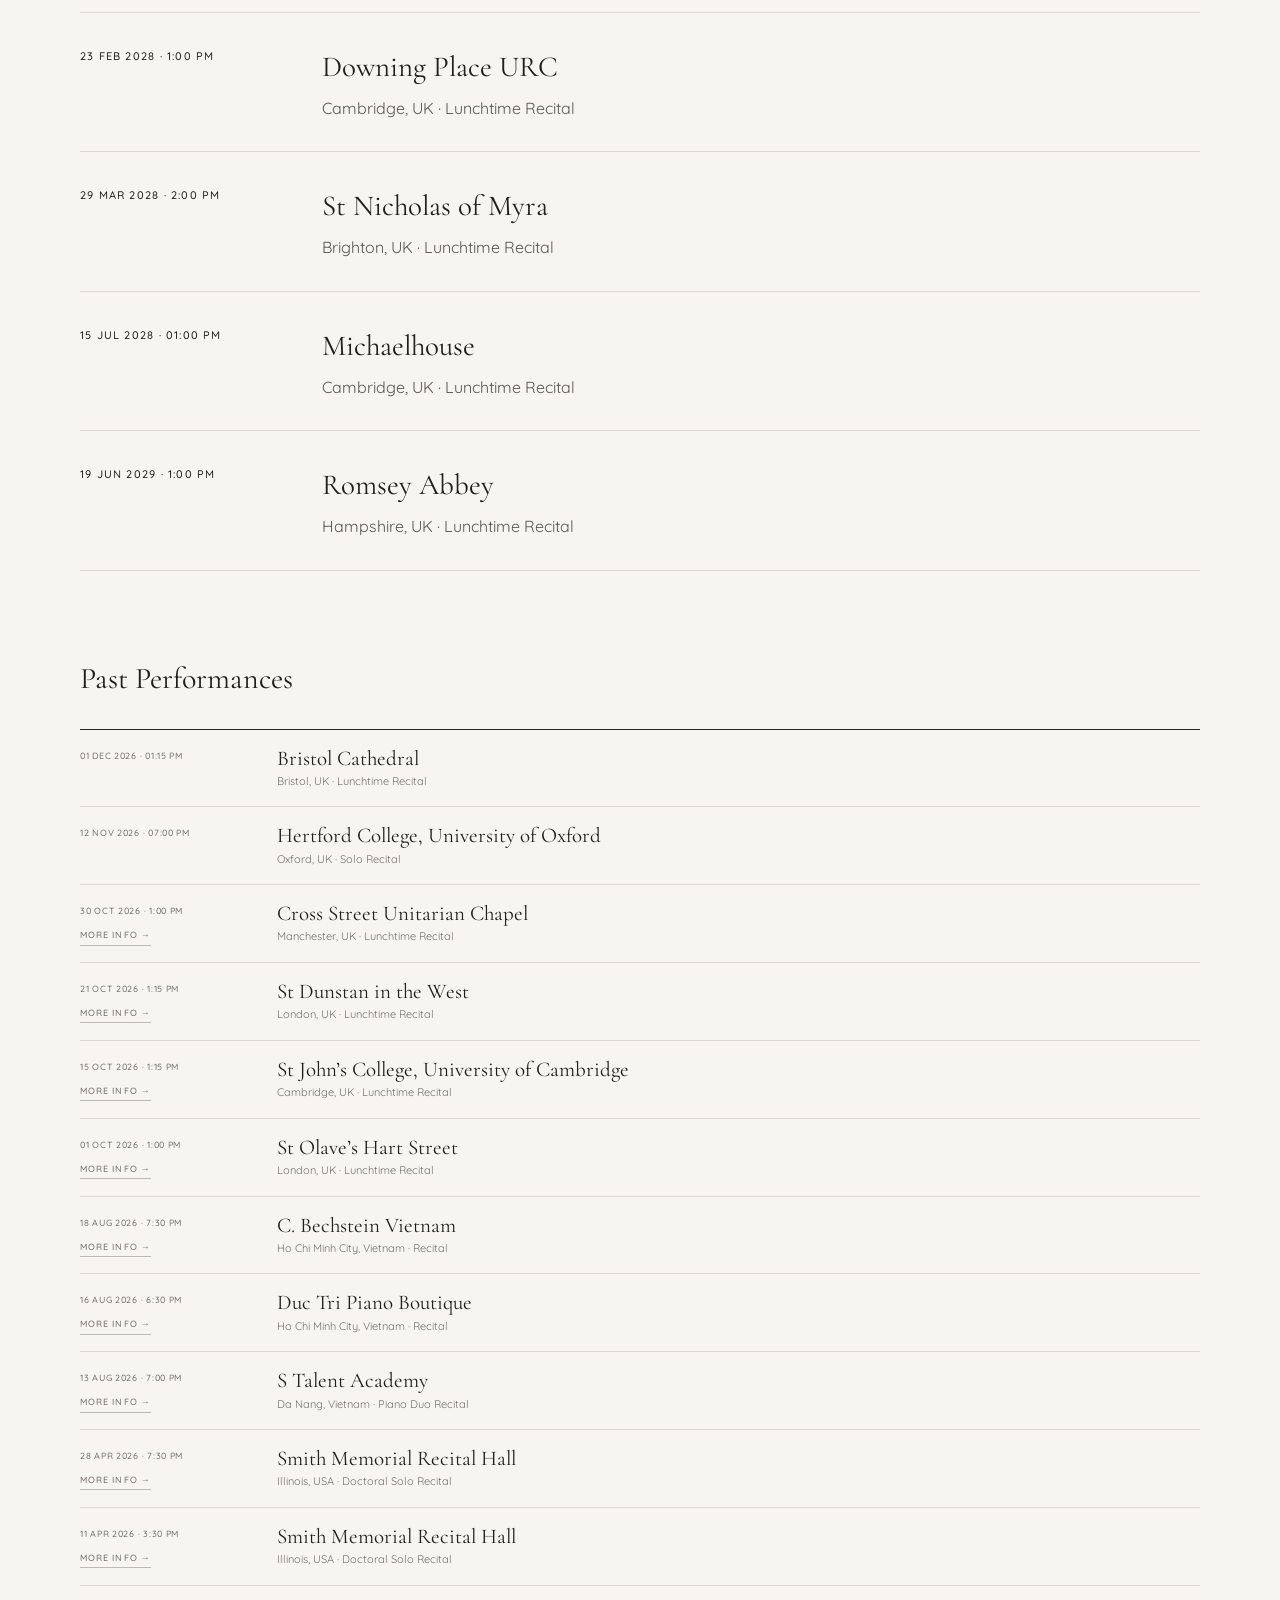
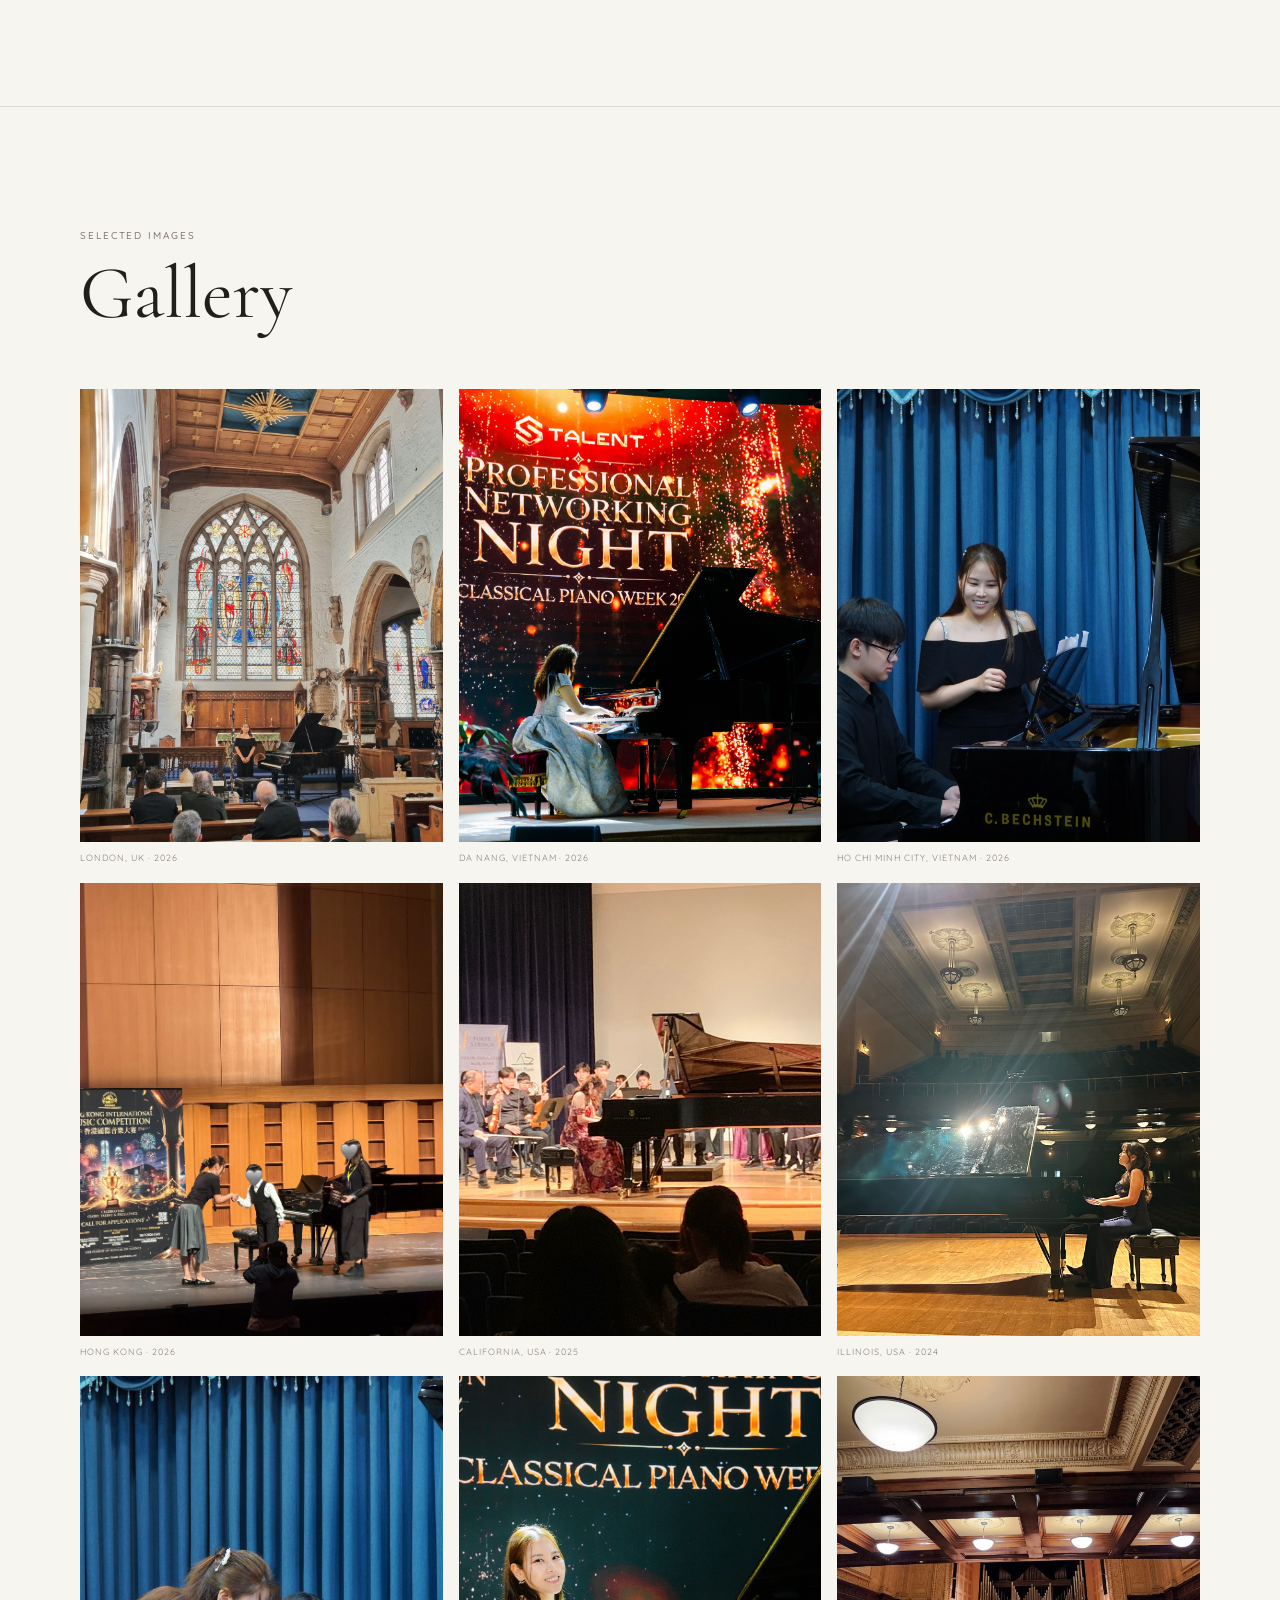
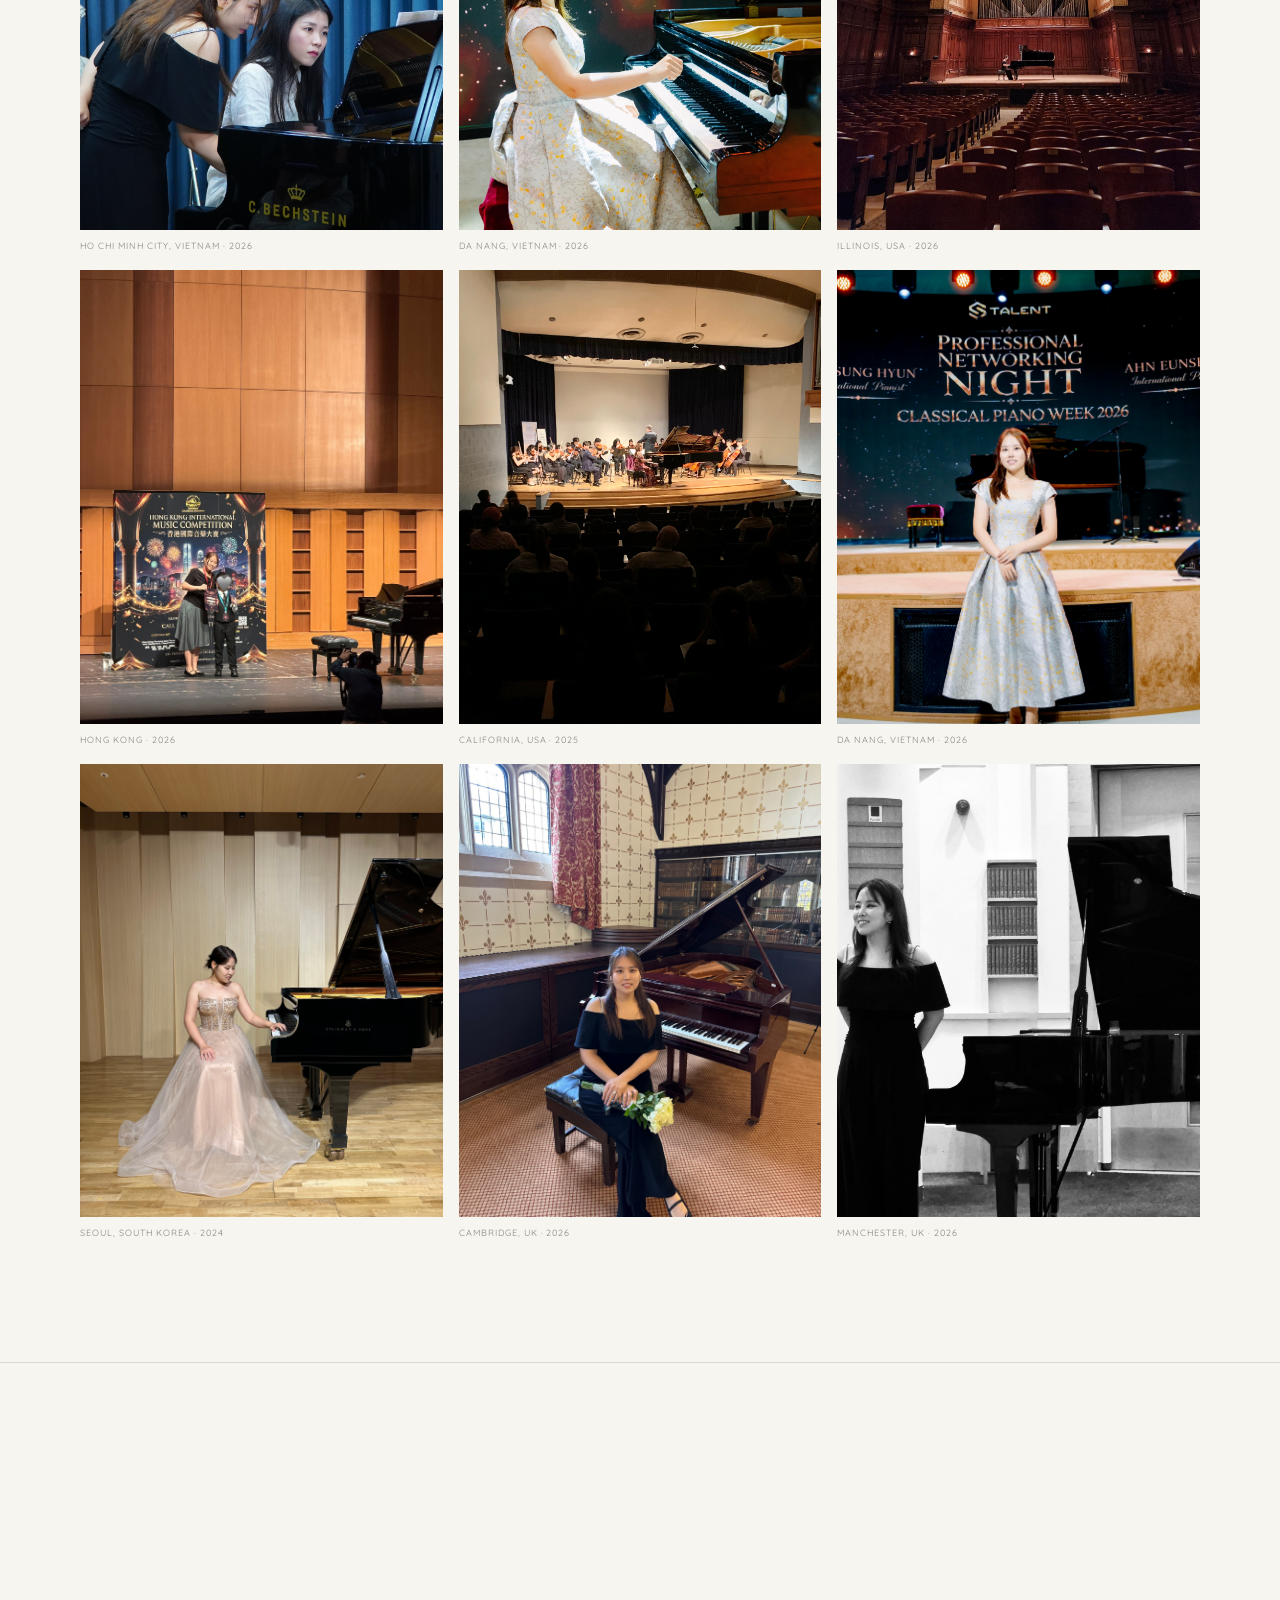
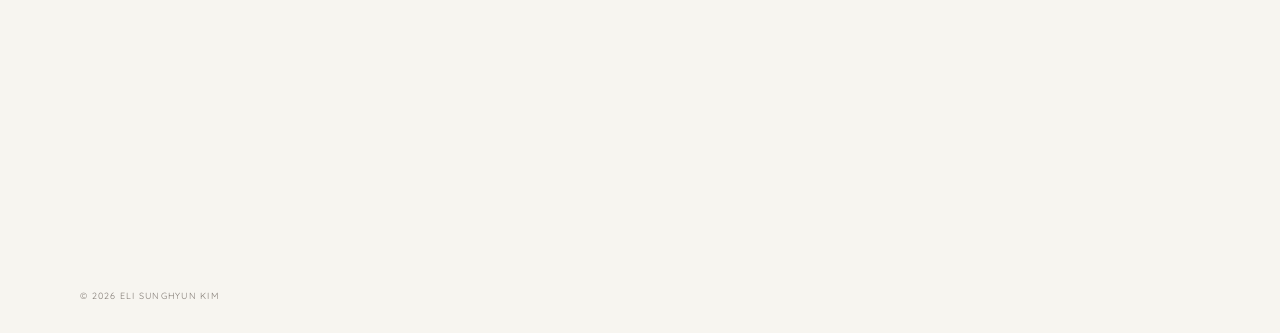
==== commit 60b79681: "Update index.html" ====
--- a/index.html
+++ b/index.html
@@ -337,7 +337,7 @@
           </p>
 
           <p class="hero-keywords">
-            HANDEL · BACH · MOZART · BEETHOVEN · LISZT
+            Frescobaldi · HANDEL · BACH · MOZART · BEETHOVEN · LISZT
             <br>
             BRAHMS · RACHMANINOFF · RAVEL · KAPUSTIN · STEPHEN TAYLOR
           </p>
--- a/style.css
+++ b/style.css
@@ -2441,7 +2441,7 @@
     left: 0;
     right: auto;
 
-    top: 48px;
+    top: 70px;
 
     margin: 0;
 
@@ -2480,3 +2480,34 @@
   }
 
 }
+
+/* ========================================
+   MORE INFO — PAST PERFORMANCE FIX
+======================================== */
+
+@media (min-width: 761px) {
+
+  /* Upcoming: 현재 네가 마음에 들어한 위치 */
+  #upcoming-list .event-more-info {
+    top: 70px;
+  }
+
+  /* Past: compact row라 더 위로 */
+  #past-list .event-more-info {
+    top: 42px;
+  }
+
+}
+
+
+/* MOBILE — 그대로 날짜 오른쪽 */
+@media (max-width: 760px) {
+
+  #upcoming-list .event-more-info,
+  #past-list .event-more-info {
+    top: 26px;
+    right: 0;
+    left: auto;
+  }
+
+}
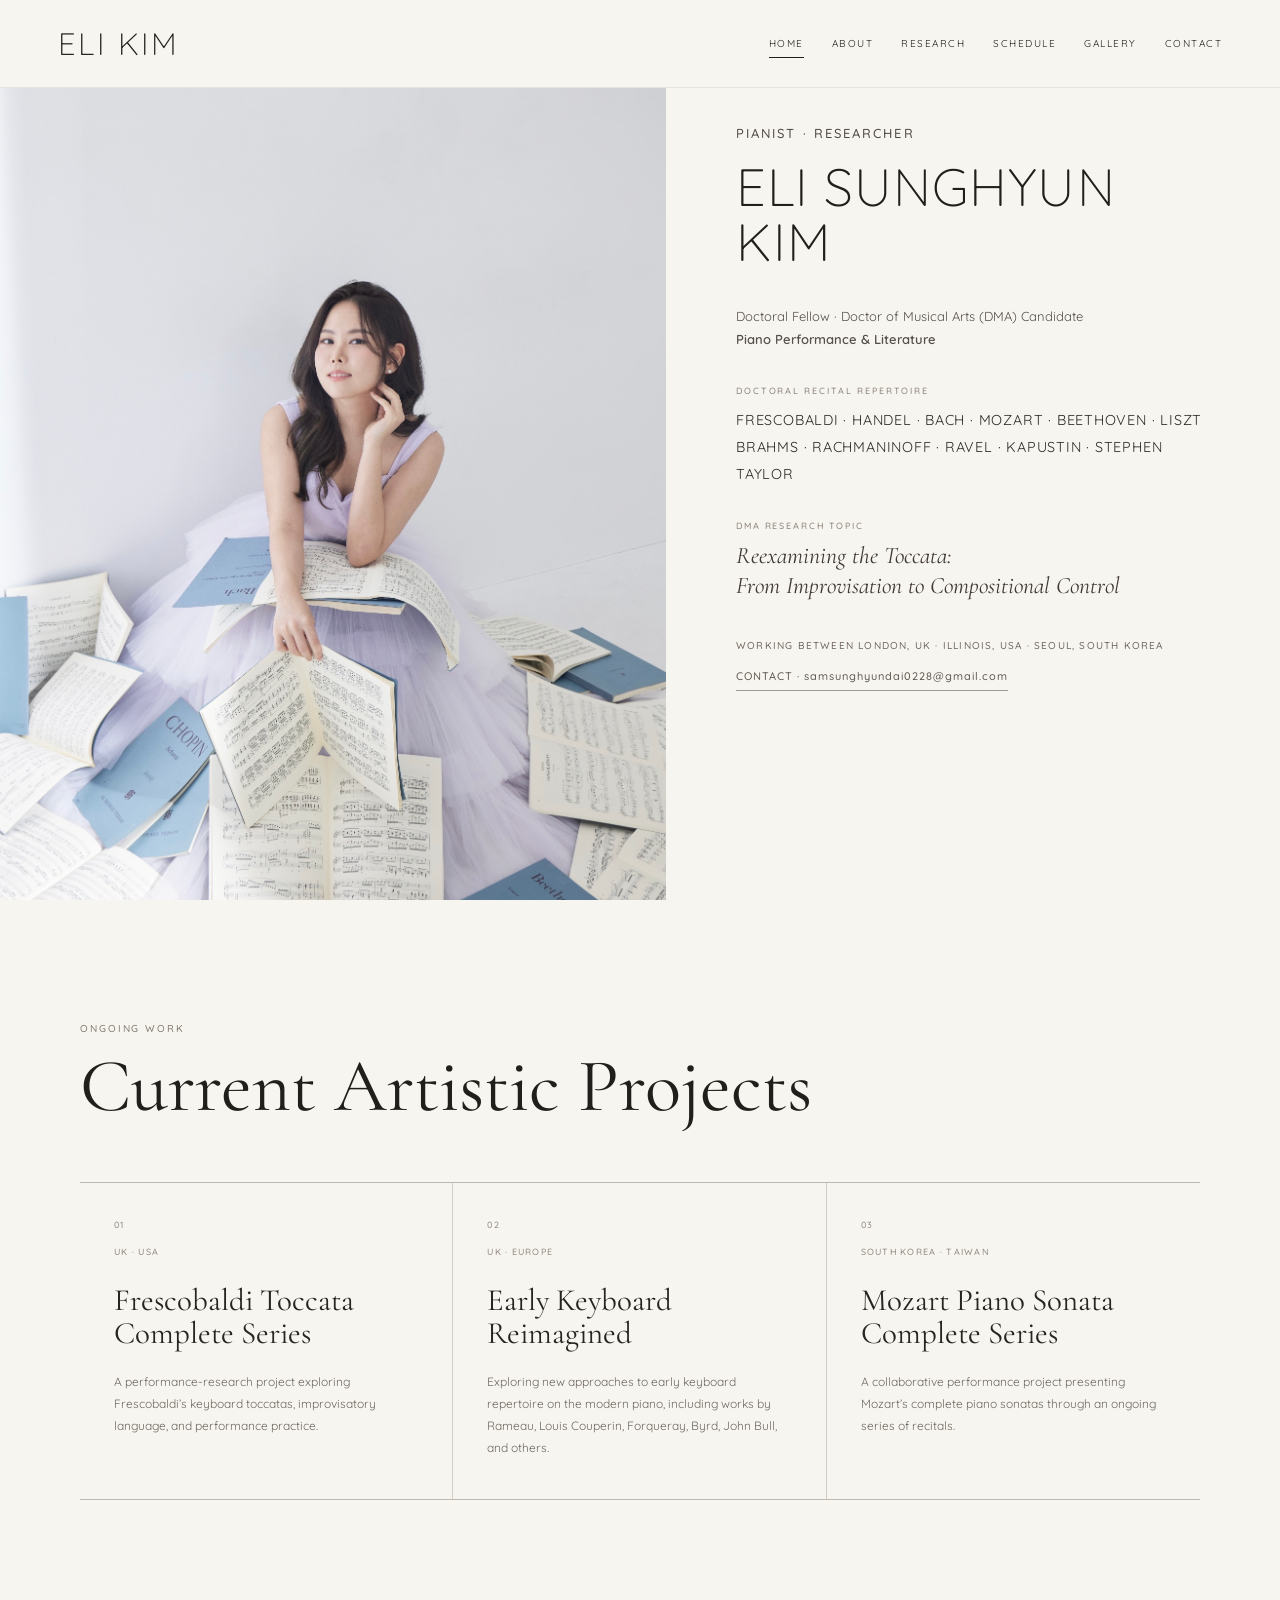
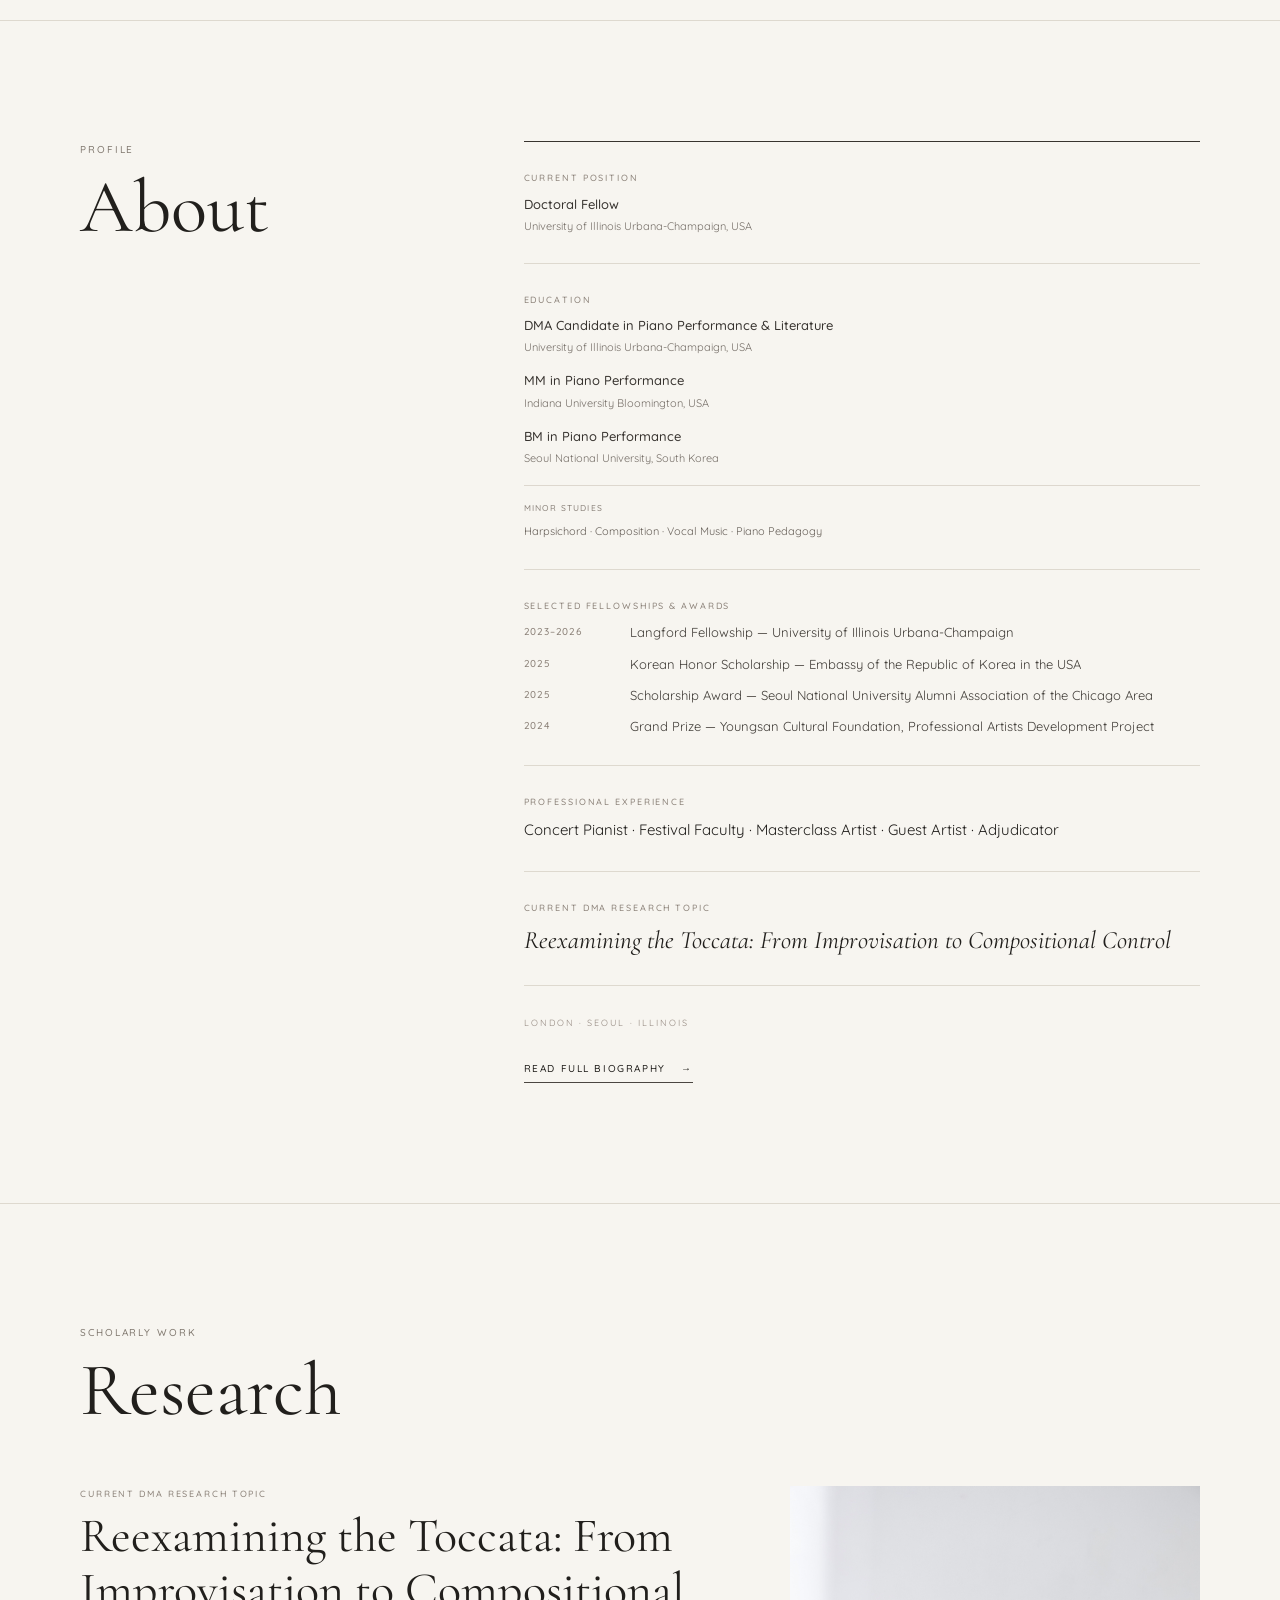
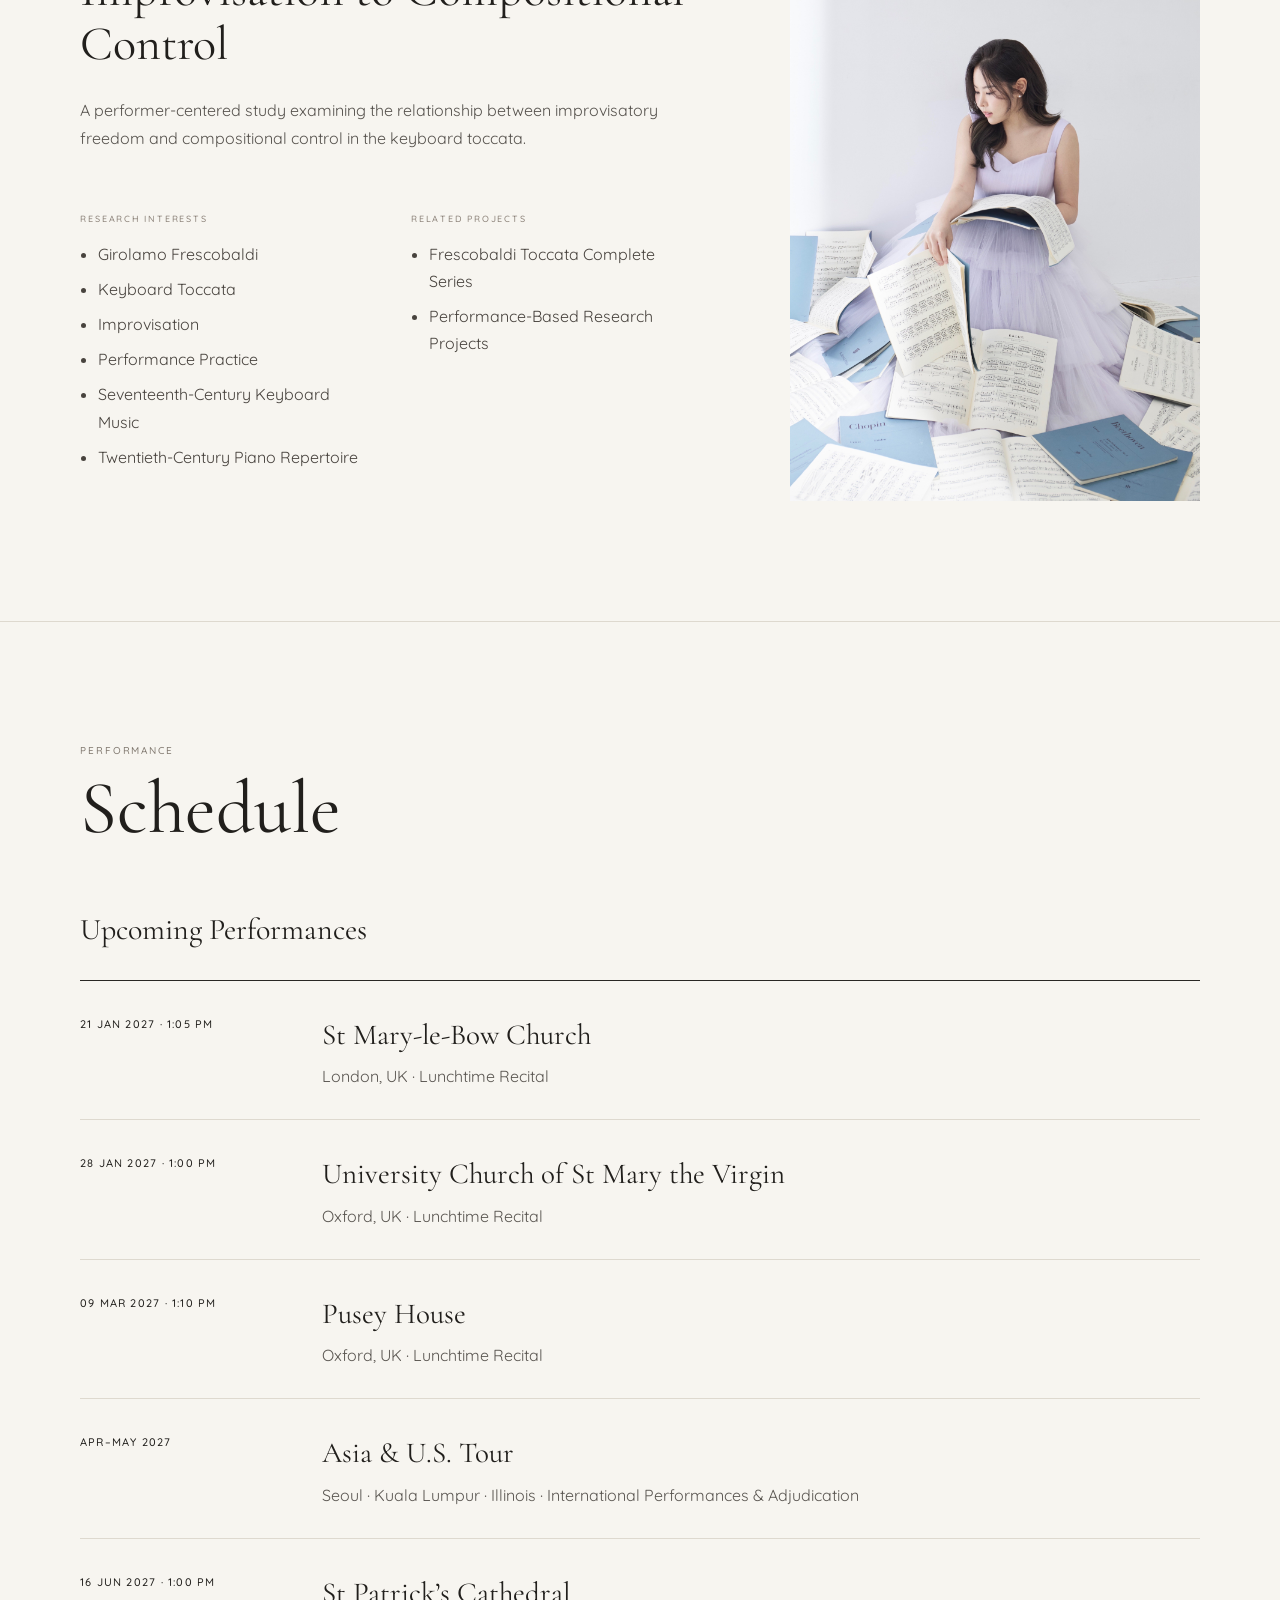
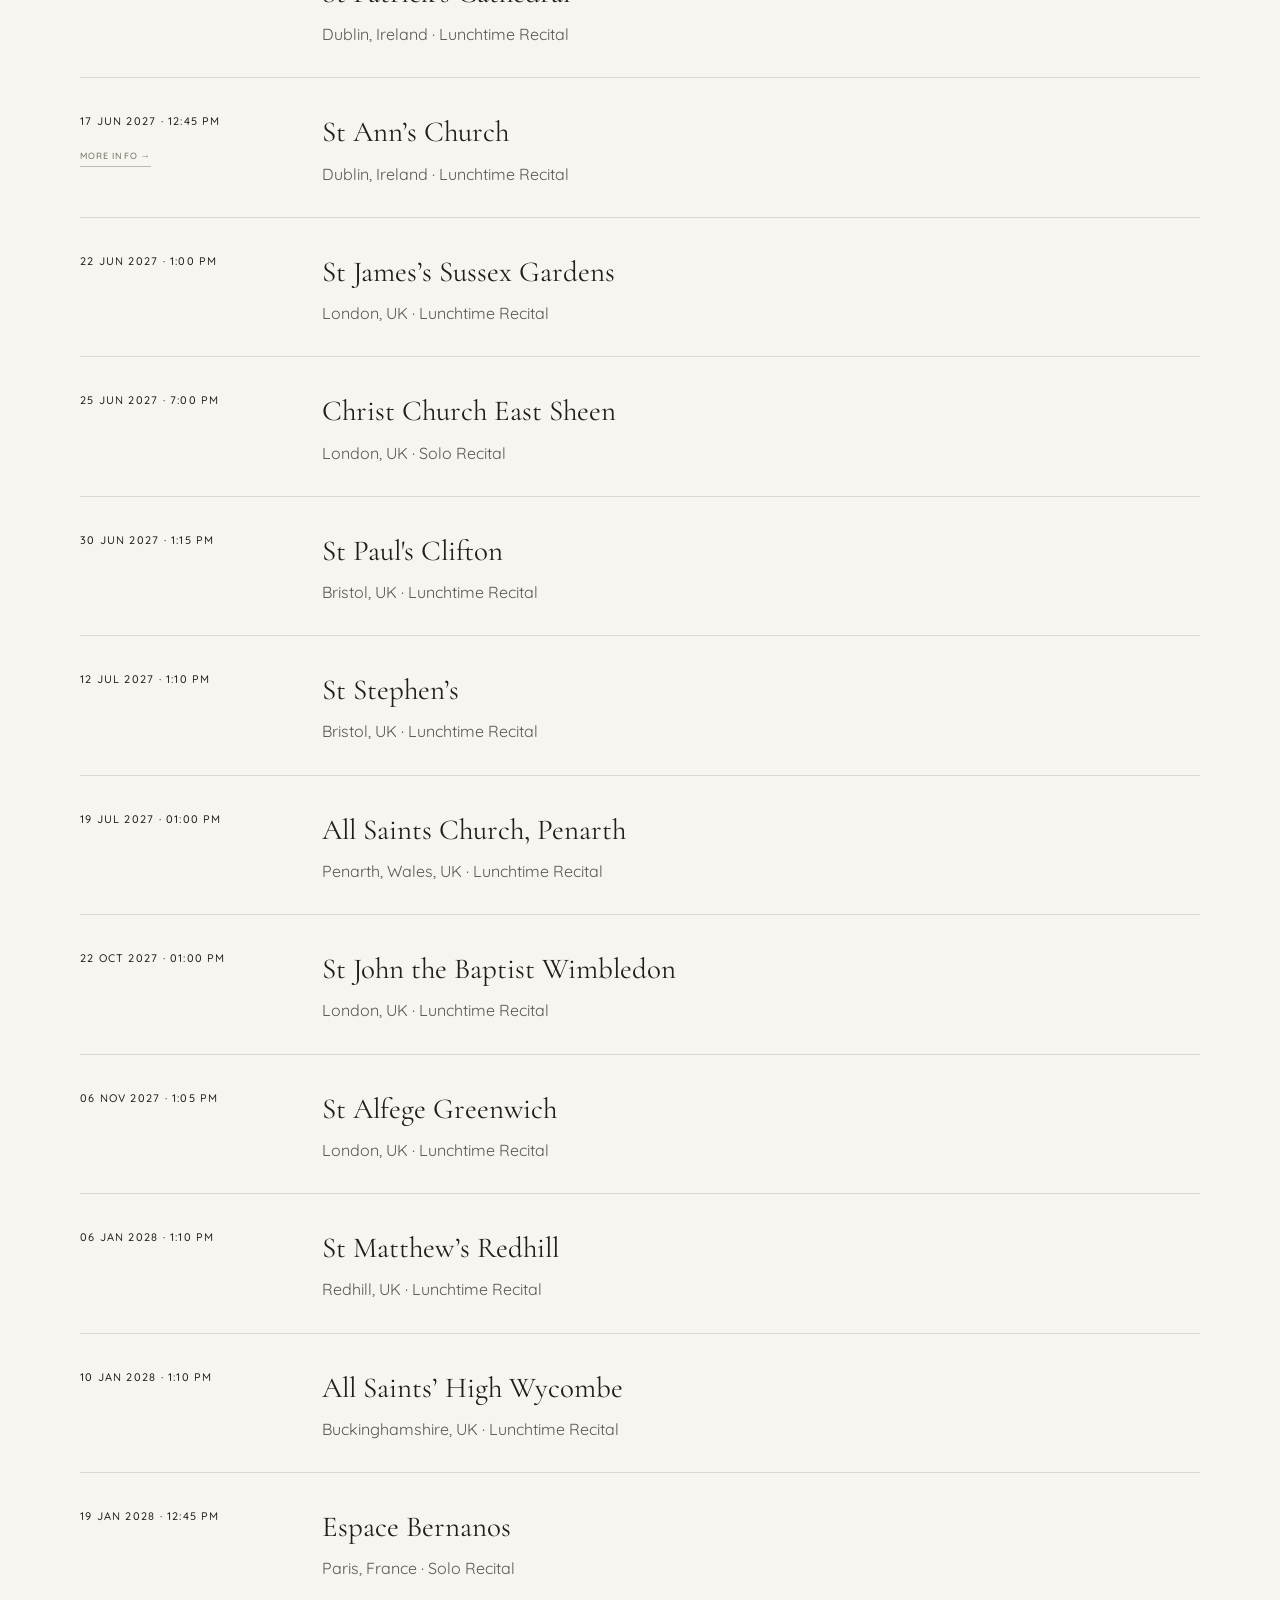
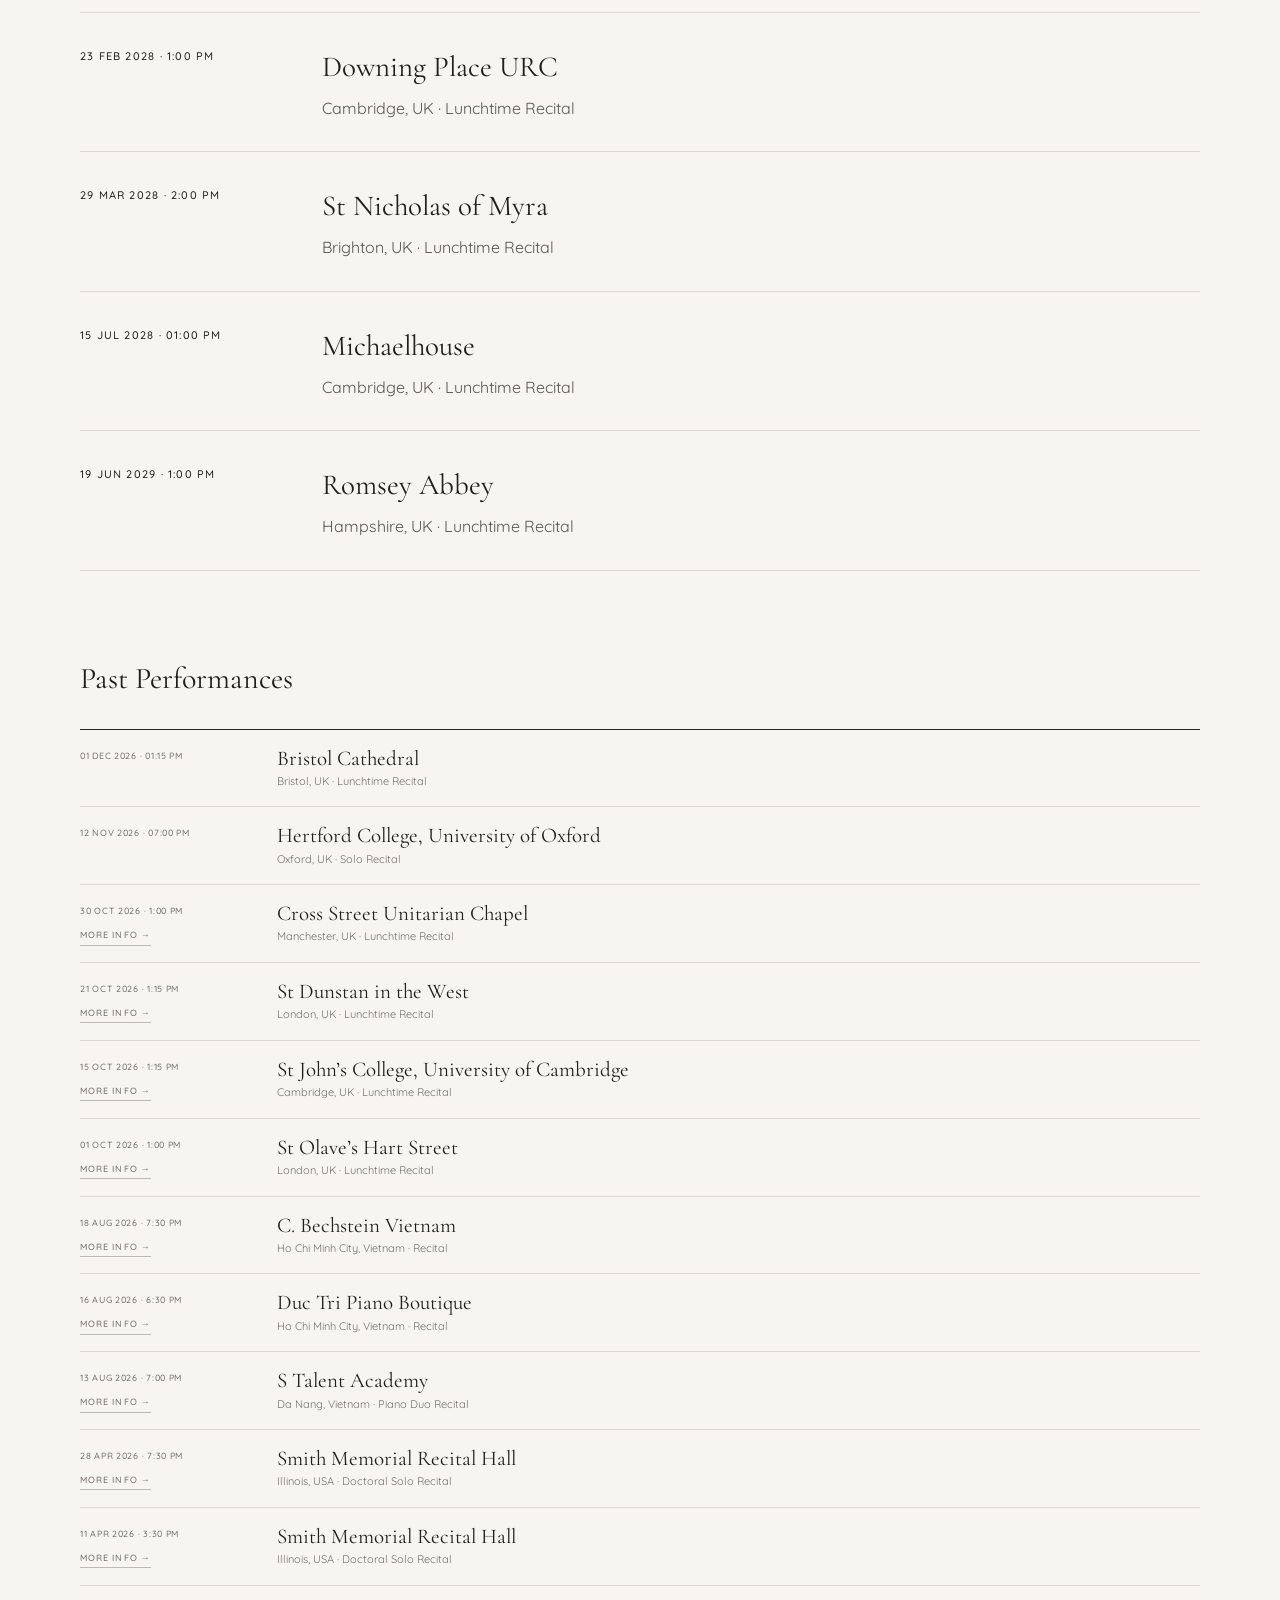
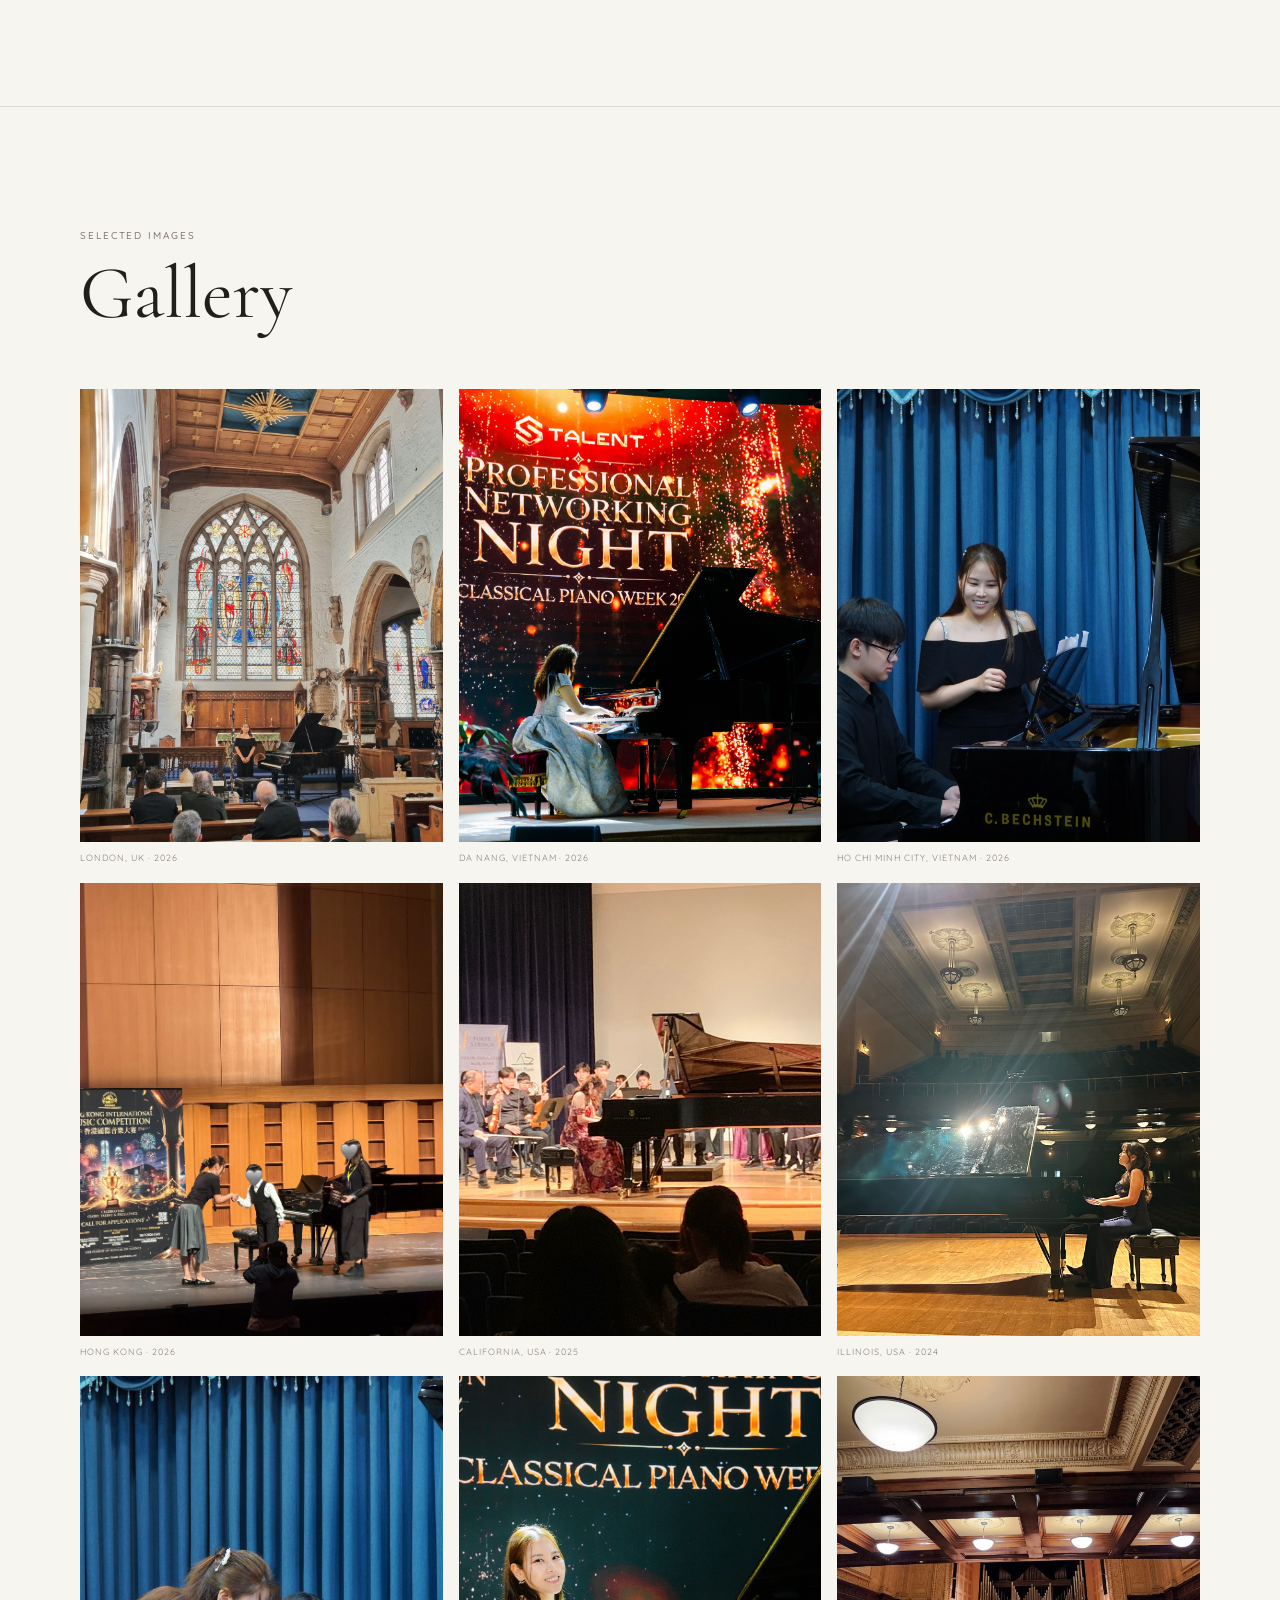
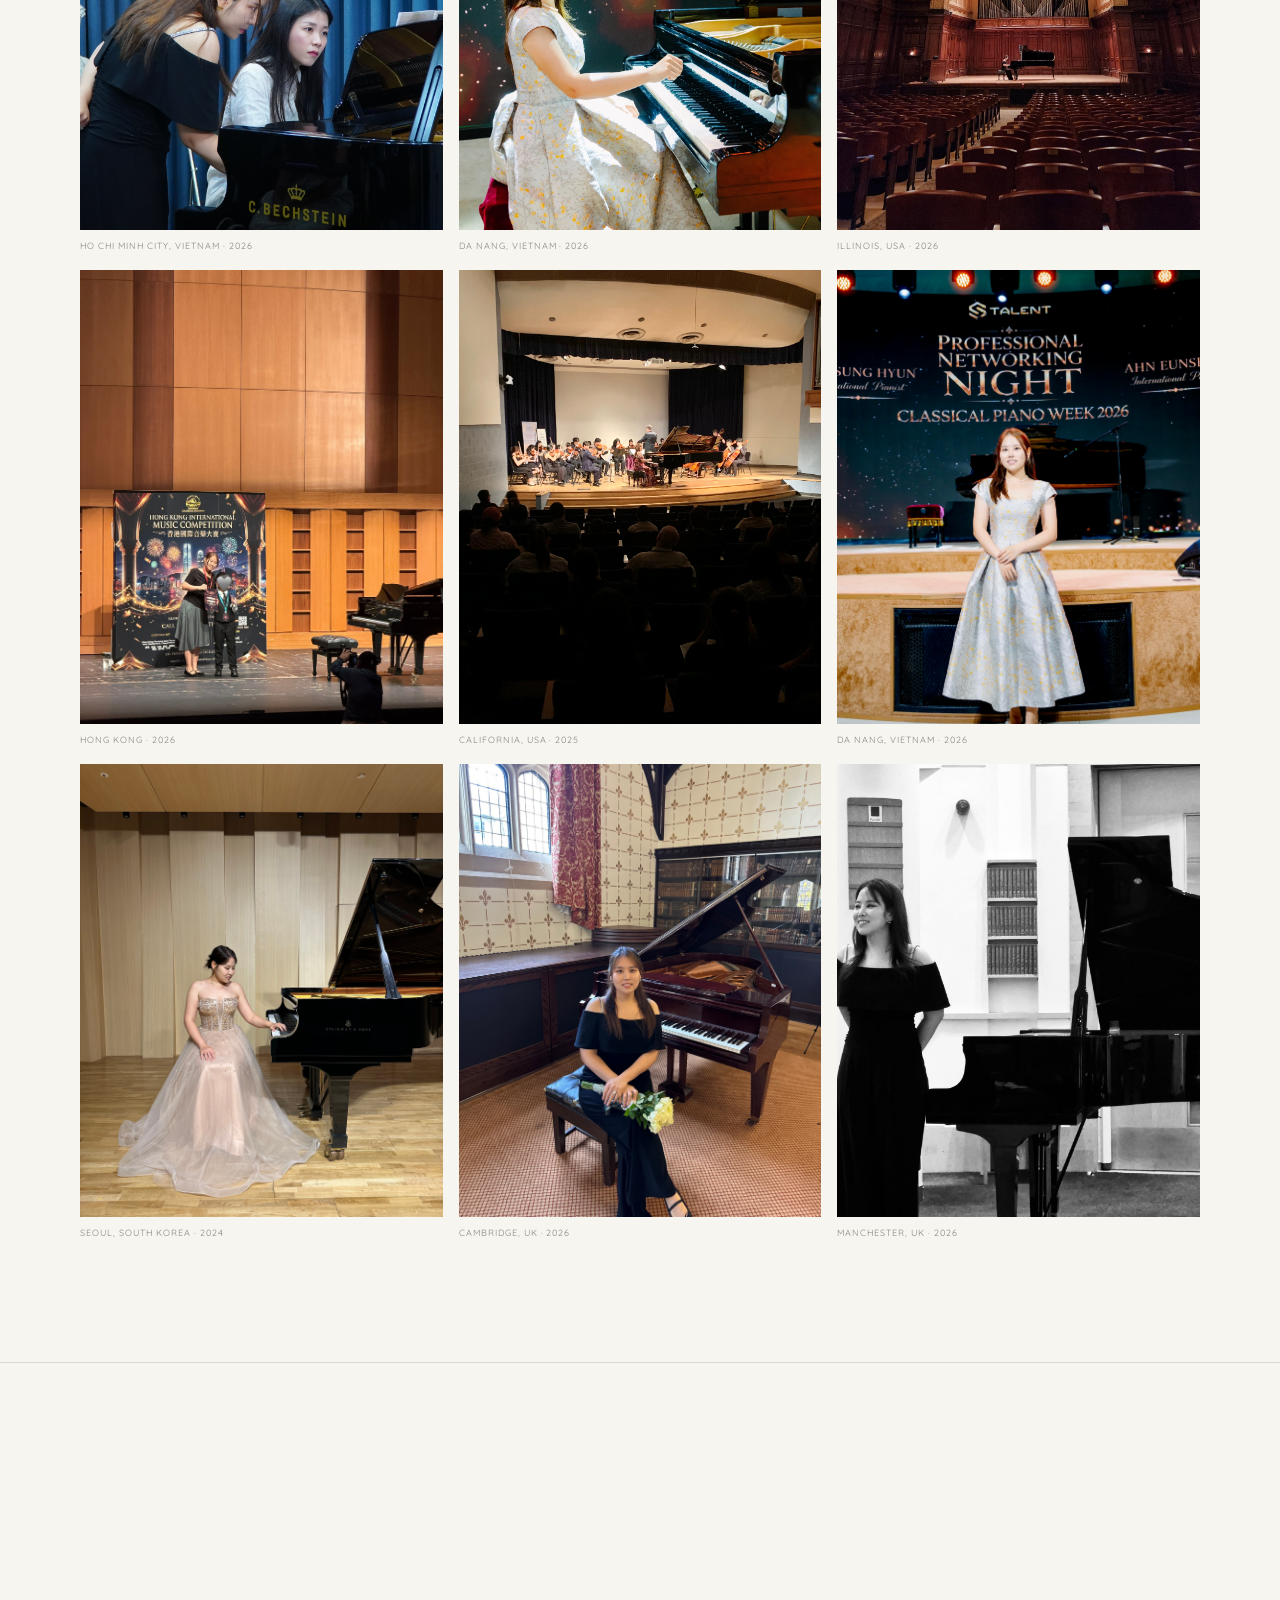
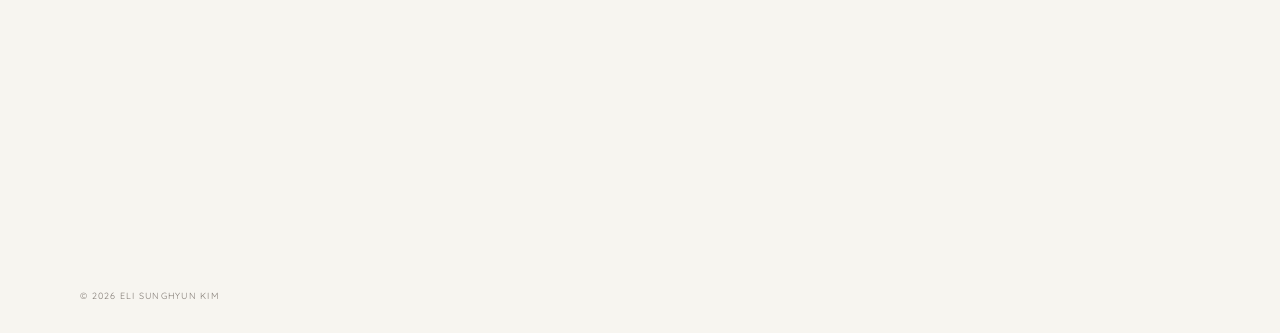
==== commit b4bcae02: "Update index.html" ====
--- a/index.html
+++ b/index.html
@@ -337,7 +337,7 @@
           </p>
 
           <p class="hero-keywords">
-            Frescobaldi · HANDEL · BACH · MOZART · BEETHOVEN · LISZT
+            FRESCOBALDI · HANDEL · BACH · MOZART · BEETHOVEN · LISZT
             <br>
             BRAHMS · RACHMANINOFF · RAVEL · KAPUSTIN · STEPHEN TAYLOR
           </p>
